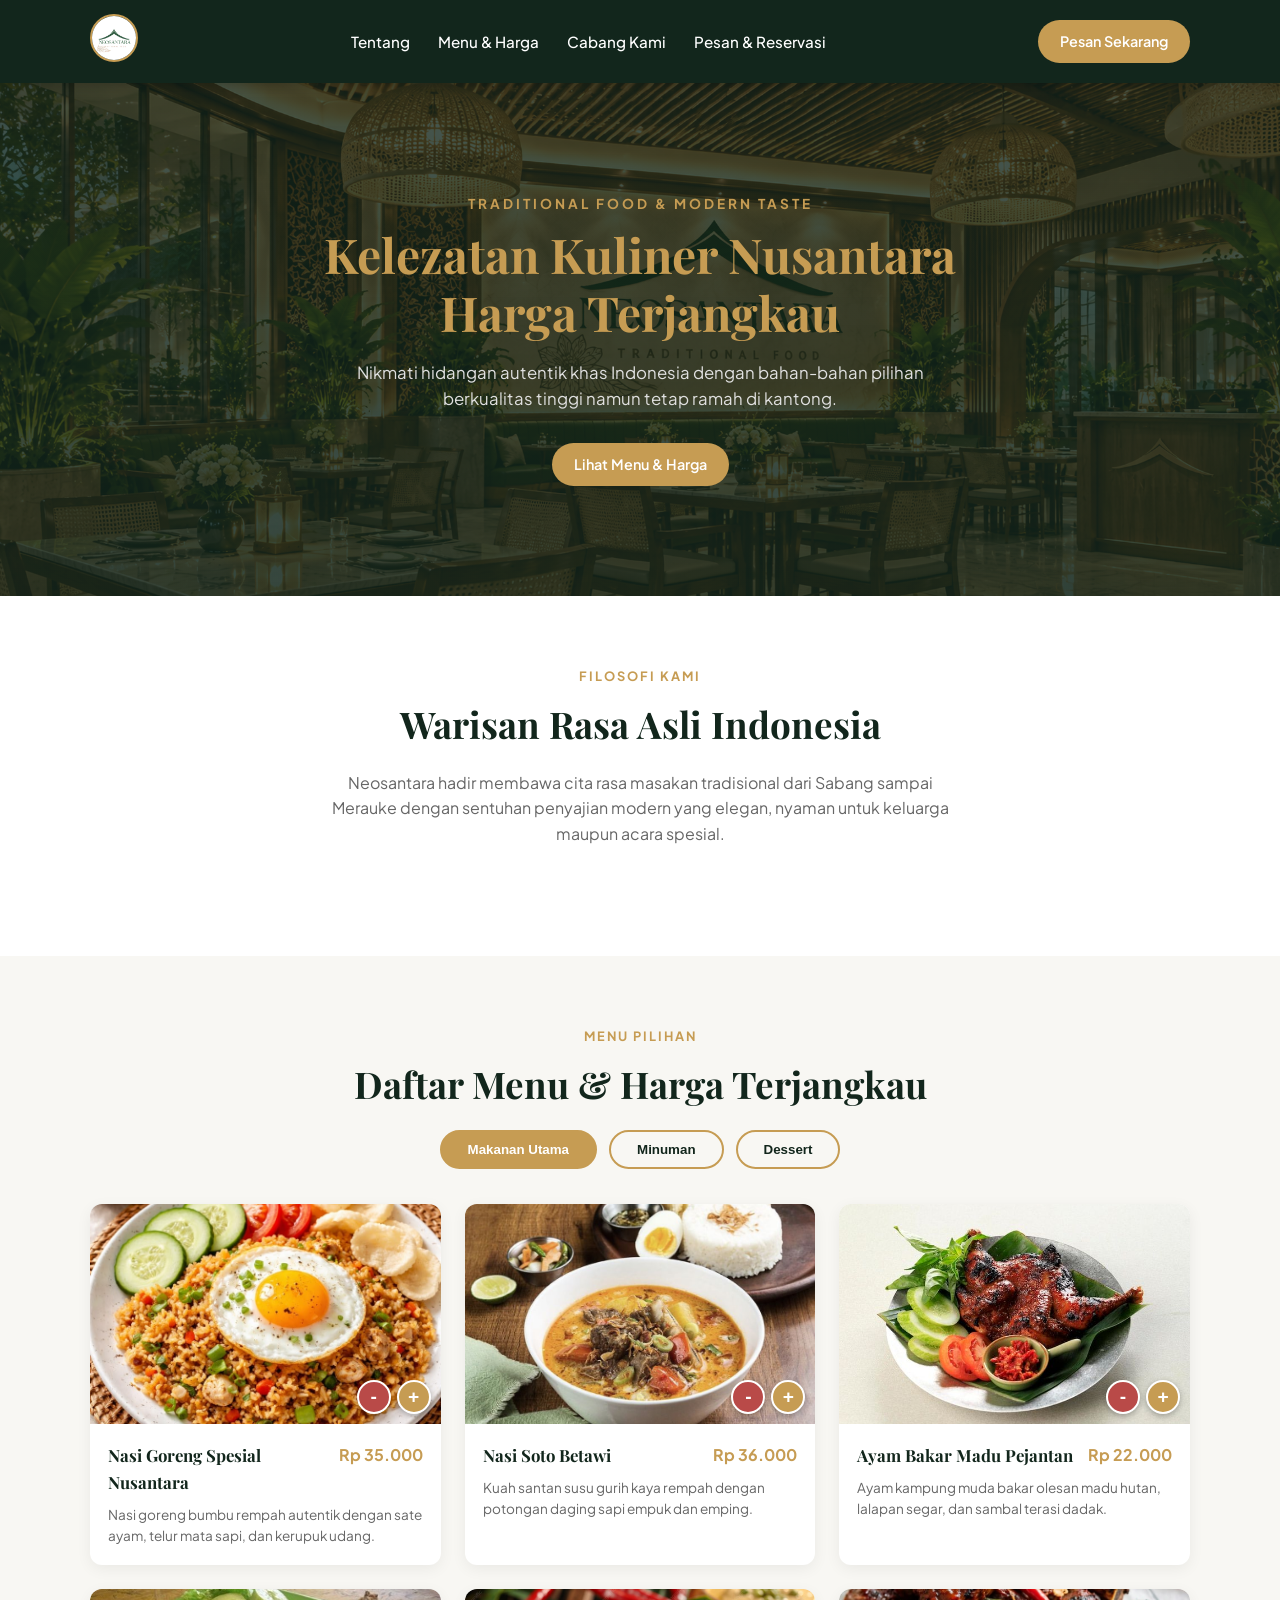
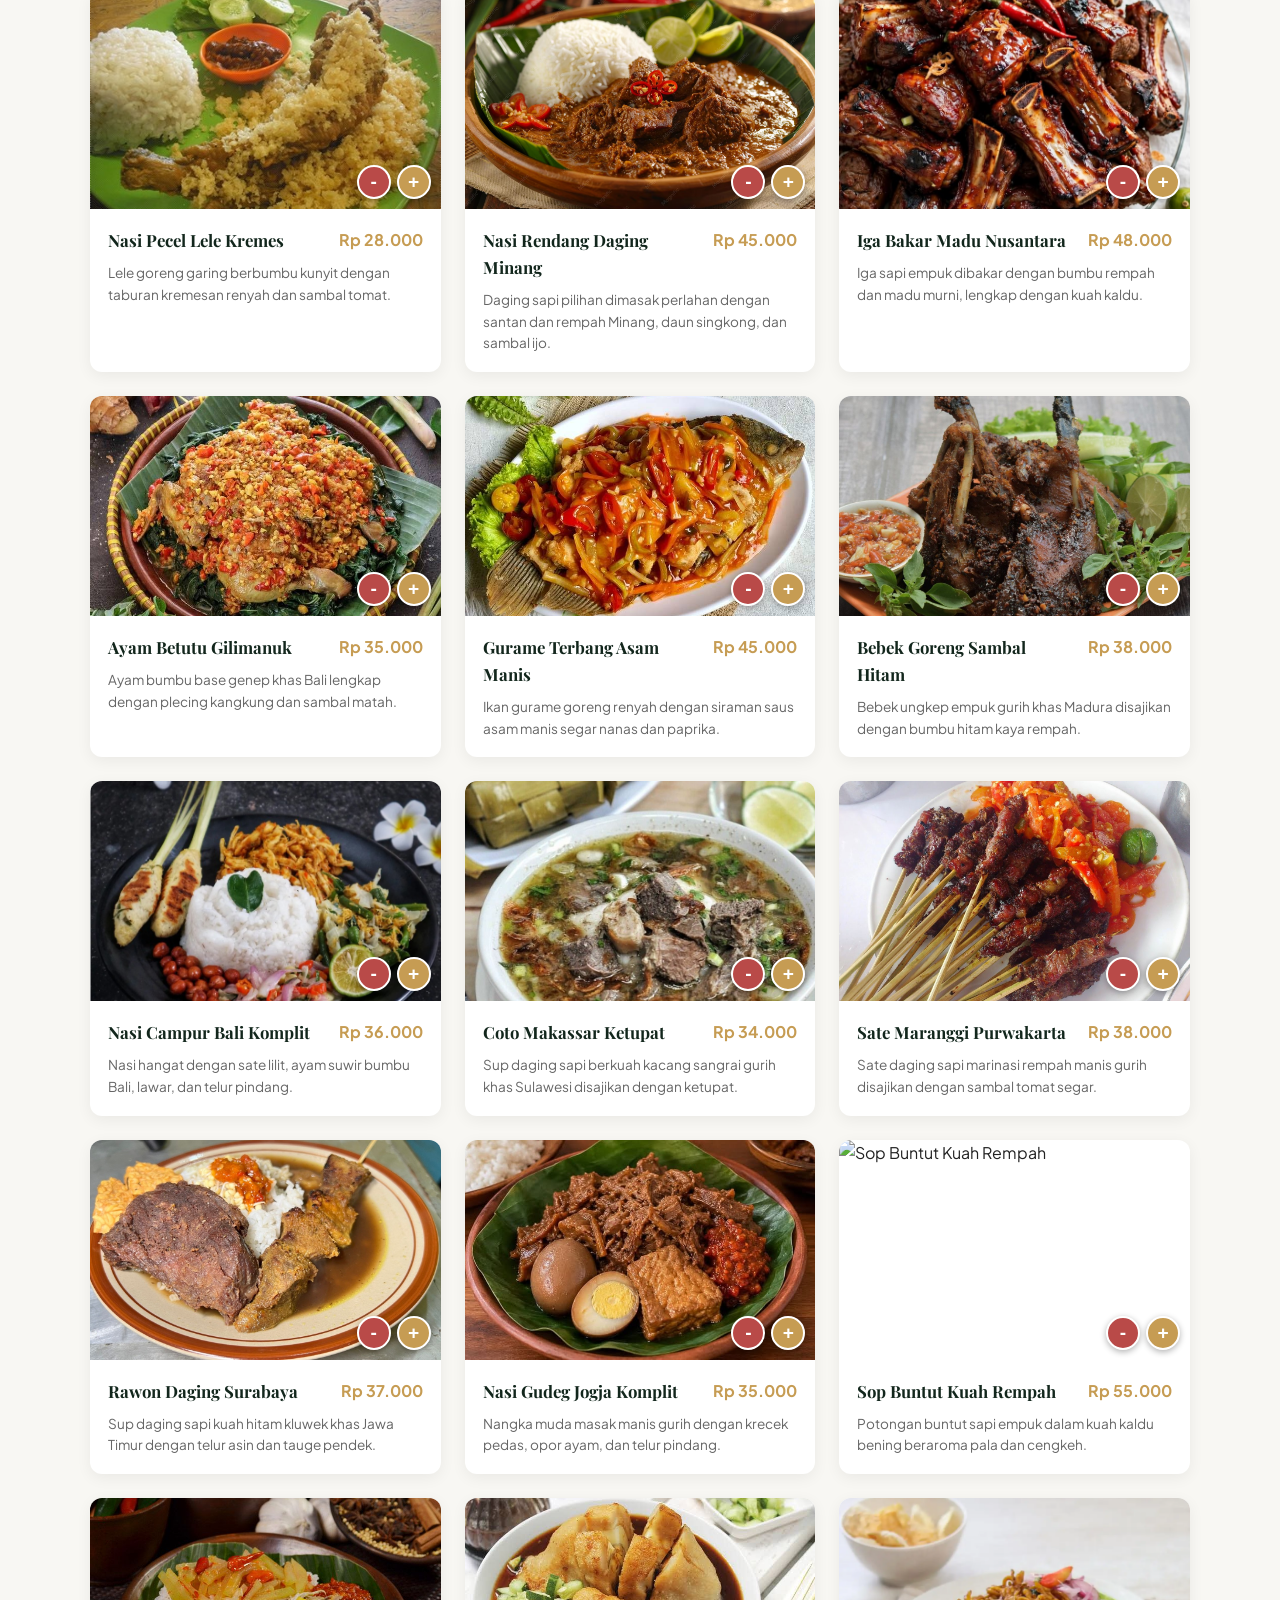
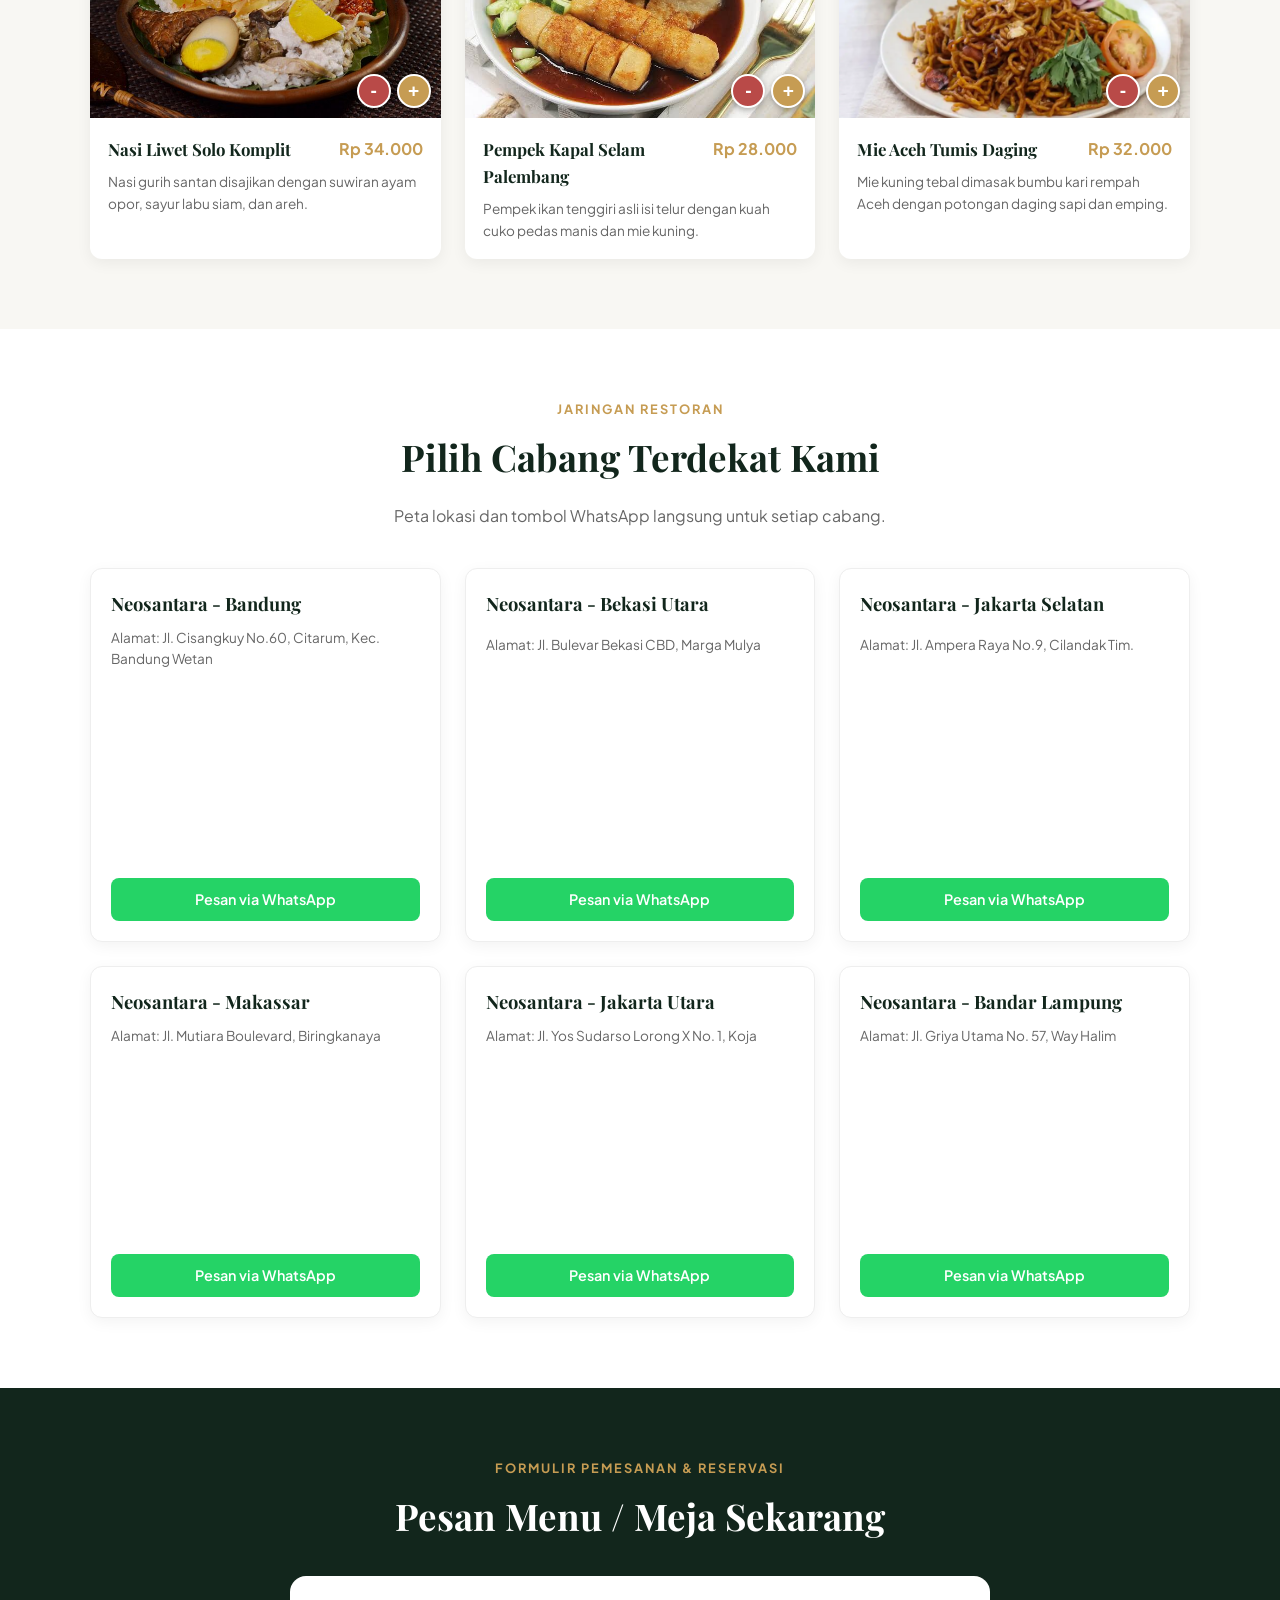
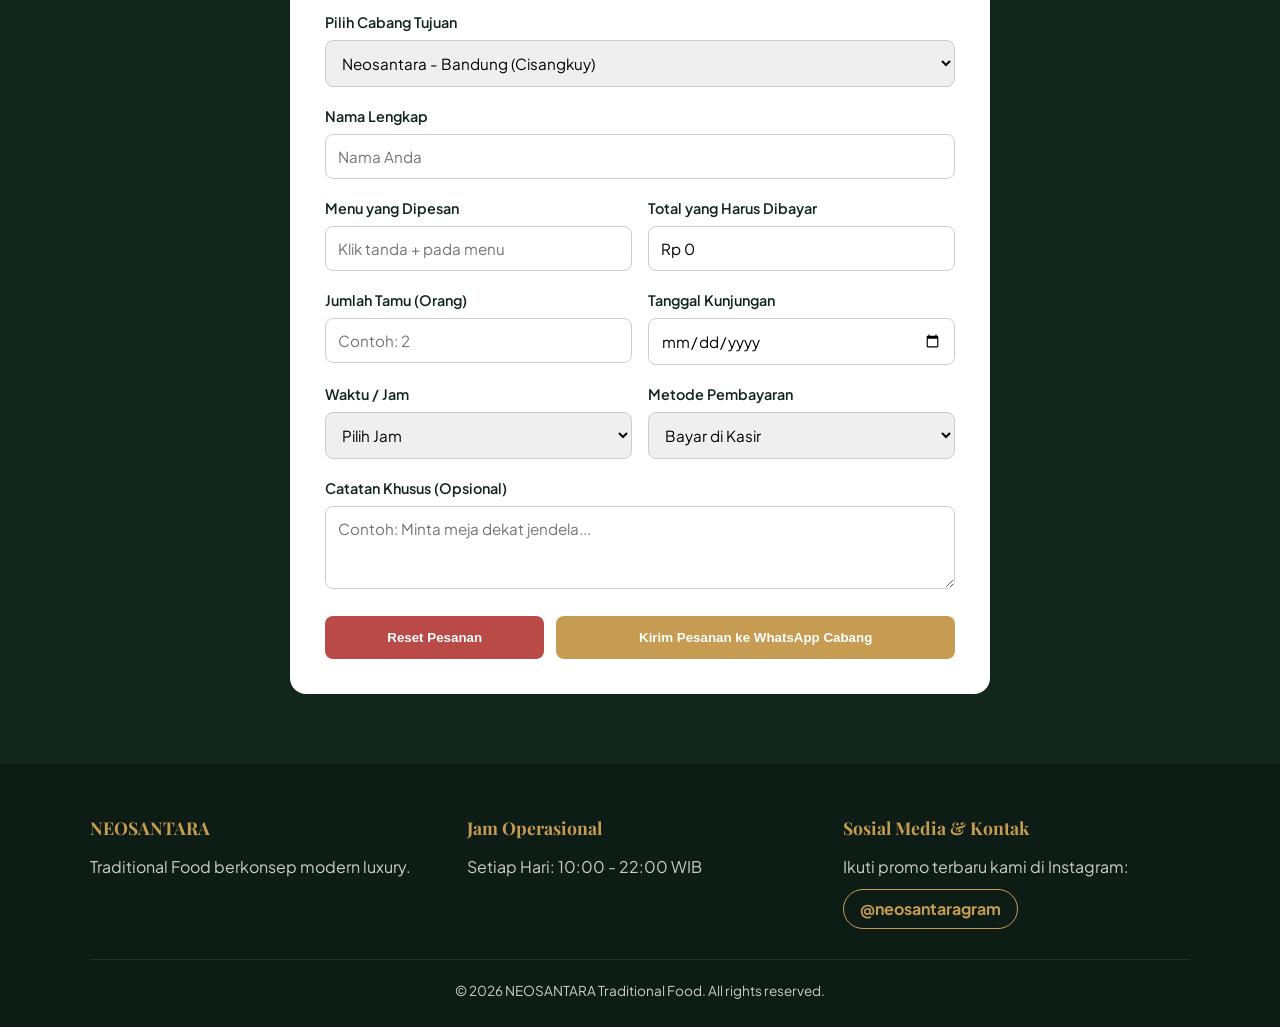
==== index.html @ a3fae8f6 "ganti nomor wa cabang ke nomor asli" ====
<!DOCTYPE html>
<html lang="id">
<head>
    <meta charset="UTF-8">
    <meta name="viewport" content="width=device-width, initial-scale=1.0">
    <title>NEOSANTARA - Traditional Food & Modern Luxury</title>
    <link rel="stylesheet" href="style.css">
    <link href="https://fonts.googleapis.com/css2?family=Playfair+Display:wght@600;700&family=Plus+Jakarta+Sans:wght@400;500;600;700&display=swap" rel="stylesheet">
</head>
<body>

    <!-- Header Navigation -->
    <header>
        <div class="container nav-container">
            <a href="#" class="brand-logo-container">
                <img src="logo.jpeg" alt="Logo Neosantara" class="brand-logo-img">
            </a>
            <ul class="nav-links">
                <li><a href="#tentang">Tentang</a></li>
                <li><a href="#menu">Menu & Harga</a></li>
                <li><a href="#cabang">Cabang Kami</a></li>
                <li><a href="#reservasi">Pesan & Reservasi</a></li>
            </ul>
            <a href="#reservasi" class="btn-gold">Pesan Sekarang</a>
        </div>
    </header>

    <!-- Hero Section -->
    <section class="hero">
        <div class="container hero-content">
            <span class="hero-subtitle">TRADITIONAL FOOD & MODERN TASTE</span>
            <h1>Kelezatan Kuliner Nusantara Harga Terjangkau</h1>
            <p>Nikmati hidangan autentik khas Indonesia dengan bahan-bahan pilihan berkualitas tinggi namun tetap ramah di kantong.</p>
            <a href="#menu" class="btn-gold">Lihat Menu & Harga</a>
        </div>
    </section>

    <!-- Tentang Section -->
    <section id="tentang" class="section-padding">
        <div class="container text-center">
            <span class="section-tag">FILOSOFI KAMI</span>
            <h2 class="section-title">Warisan Rasa Asli Indonesia</h2>
            <p class="section-desc">Neosantara hadir membawa cita rasa masakan tradisional dari Sabang sampai Merauke dengan sentuhan penyajian modern yang elegan, nyaman untuk keluarga maupun acara spesial.</p>
        </div>
    </section>

    <!-- Menu Section (54 Menu) -->
    <section id="menu" class="section-padding bg-cream">
        <div class="container">
            <div class="text-center">
                <span class="section-tag">MENU PILIHAN</span>
                <h2 class="section-title">Daftar Menu & Harga Terjangkau</h2>
            </div>

            <!-- Filter Kategori -->
            <div class="menu-tabs">
                <button class="tab-btn active" onclick="bukaKategori(event, 'makanan')">Makanan Utama</button>
                <button class="tab-btn" onclick="bukaKategori(event, 'minuman')">Minuman</button>
                <button class="tab-btn" onclick="bukaKategori(event, 'dessert')">Dessert</button>
            </div>

            <!-- KATEGORI 1: MAKANAN UTAMA (18 MENU) -->
            <div id="makanan" class="menu-category active">
                <div class="menu-grid">
                    <div class="menu-card">
                        <div class="img-wrapper">
                            <img src="nasi goreng.jpg" alt="Nasi Goreng Spesial Nusantara" class="menu-img">
                            <button type="button" class="btn-minus-img" onclick="kurangMenu('Nasi Goreng Spesial Nusantara', 35000)">-</button>
                            <button type="button" class="btn-plus-img" onclick="pilihMenu('Nasi Goreng Spesial Nusantara', 35000)">+</button>
                        </div>
                        <div class="menu-info">
                            <div class="menu-header"><h3 class="menu-title">Nasi Goreng Spesial Nusantara</h3><span class="menu-price">Rp 35.000</span></div>
                            <p class="menu-desc">Nasi goreng bumbu rempah autentik dengan sate ayam, telur mata sapi, dan kerupuk udang.</p>
                        </div>
                    </div>
                    <div class="menu-card">
                        <div class="img-wrapper">
                            <img src="soto betawi.jpg" alt="Nasi Soto Betawi" class="menu-img">
                            <button type="button" class="btn-minus-img" onclick="kurangMenu('Nasi Soto Betawi', 36000)">-</button>
                            <button type="button" class="btn-plus-img" onclick="pilihMenu('Nasi Soto Betawi', 36000)">+</button>
                        </div>
                        <div class="menu-info">
                            <div class="menu-header"><h3 class="menu-title">Nasi Soto Betawi</h3><span class="menu-price">Rp 36.000</span></div>
                            <p class="menu-desc">Kuah santan susu gurih kaya rempah dengan potongan daging sapi empuk dan emping.</p>
                        </div>
                    </div>
                    <div class="menu-card">
                        <div class="img-wrapper">
                            <img src="ayam bakar.jpg" alt="Ayam Bakar Madu Pejantan" class="menu-img">
                            <button type="button" class="btn-minus-img" onclick="kurangMenu('Ayam Bakar Madu Pejantan', 22000)">-</button>
                            <button type="button" class="btn-plus-img" onclick="pilihMenu('Ayam Bakar Madu Pejantan', 22000)">+</button>
                        </div>
                        <div class="menu-info">
                            <div class="menu-header"><h3 class="menu-title">Ayam Bakar Madu Pejantan</h3><span class="menu-price">Rp 22.000</span></div>
                            <p class="menu-desc">Ayam kampung muda bakar olesan madu hutan, lalapan segar, dan sambal terasi dadak.</p>
                        </div>
                    </div>
                    <div class="menu-card">
                        <div class="img-wrapper">
                            <img src="lele.jpg" alt="Nasi Pecel Lele Kremes" class="menu-img">
                            <button type="button" class="btn-minus-img" onclick="kurangMenu('Nasi Pecel Lele Kremes', 28000)">-</button>
                            <button type="button" class="btn-plus-img" onclick="pilihMenu('Nasi Pecel Lele Kremes', 28000)">+</button>
                        </div>
                        <div class="menu-info">
                            <div class="menu-header"><h3 class="menu-title">Nasi Pecel Lele Kremes</h3><span class="menu-price">Rp 28.000</span></div>
                            <p class="menu-desc">Lele goreng garing berbumbu kunyit dengan taburan kremesan renyah dan sambal tomat.</p>
                        </div>
                    </div>
                    <div class="menu-card">
                        <div class="img-wrapper">
                            <img src="rendang.avif" alt="Nasi Rendang Daging Minang" class="menu-img">
                            <button type="button" class="btn-minus-img" onclick="kurangMenu('Nasi Rendang Daging Minang', 45000)">-</button>
                            <button type="button" class="btn-plus-img" onclick="pilihMenu('Nasi Rendang Daging Minang', 45000)">+</button>
                        </div>
                        <div class="menu-info">
                            <div class="menu-header"><h3 class="menu-title">Nasi Rendang Daging Minang</h3><span class="menu-price">Rp 45.000</span></div>
                            <p class="menu-desc">Daging sapi pilihan dimasak perlahan dengan santan dan rempah Minang, daun singkong, dan sambal ijo.</p>
                        </div>
                    </div>
                    <div class="menu-card">
                        <div class="img-wrapper">
                            <img src="iga bakar.jpg" alt="Iga Bakar Madu Nusantara" class="menu-img">
                            <button type="button" class="btn-minus-img" onclick="kurangMenu('Iga Bakar Madu Nusantara', 48000)">-</button>
                            <button type="button" class="btn-plus-img" onclick="pilihMenu('Iga Bakar Madu Nusantara', 48000)">+</button>
                        </div>
                        <div class="menu-info">
                            <div class="menu-header"><h3 class="menu-title">Iga Bakar Madu Nusantara</h3><span class="menu-price">Rp 48.000</span></div>
                            <p class="menu-desc">Iga sapi empuk dibakar dengan bumbu rempah dan madu murni, lengkap dengan kuah kaldu.</p>
                        </div>
                    </div>
                    <div class="menu-card">
                        <div class="img-wrapper">
                            <img src="ayam betutu.jpg" alt="Ayam Betutu Gilimanuk" class="menu-img">
                            <button type="button" class="btn-minus-img" onclick="kurangMenu('Ayam Betutu Gilimanuk', 35000)">-</button>
                            <button type="button" class="btn-plus-img" onclick="pilihMenu('Ayam Betutu Gilimanuk', 35000)">+</button>
                        </div>
                        <div class="menu-info">
                            <div class="menu-header"><h3 class="menu-title">Ayam Betutu Gilimanuk</h3><span class="menu-price">Rp 35.000</span></div>
                            <p class="menu-desc">Ayam bumbu base genep khas Bali lengkap dengan plecing kangkung dan sambal matah.</p>
                        </div>
                    </div>
                    <div class="menu-card">
                        <div class="img-wrapper">
                            <img src="gurame asam manis.jpg" alt="Gurame Terbang Asam Manis" class="menu-img">
                            <button type="button" class="btn-minus-img" onclick="kurangMenu('Gurame Terbang Asam Manis', 45000)">-</button>
                            <button type="button" class="btn-plus-img" onclick="pilihMenu('Gurame Terbang Asam Manis', 45000)">+</button>
                        </div>
                        <div class="menu-info">
                            <div class="menu-header"><h3 class="menu-title">Gurame Terbang Asam Manis</h3><span class="menu-price">Rp 45.000</span></div>
                            <p class="menu-desc">Ikan gurame goreng renyah dengan siraman saus asam manis segar nanas dan paprika.</p>
                        </div>
                    </div>
                    <div class="menu-card">
                        <div class="img-wrapper">
                            <img src="bebek goreng.jpg" alt="Bebek Goreng Sambal Hitam" class="menu-img">
                            <button type="button" class="btn-minus-img" onclick="kurangMenu('Bebek Goreng Sambal Hitam', 38000)">-</button>
                            <button type="button" class="btn-plus-img" onclick="pilihMenu('Bebek Goreng Sambal Hitam', 38000)">+</button>
                        </div>
                        <div class="menu-info">
                            <div class="menu-header"><h3 class="menu-title">Bebek Goreng Sambal Hitam</h3><span class="menu-price">Rp 38.000</span></div>
                            <p class="menu-desc">Bebek ungkep empuk gurih khas Madura disajikan dengan bumbu hitam kaya rempah.</p>
                        </div>
                    </div>
                    <div class="menu-card">
                        <div class="img-wrapper">
                            <img src="nasi campur bali.jpg" alt="Nasi Campur Bali Komplit" class="menu-img">
                            <button type="button" class="btn-minus-img" onclick="kurangMenu('Nasi Campur Bali Komplit', 36000)">-</button>
                            <button type="button" class="btn-plus-img" onclick="pilihMenu('Nasi Campur Bali Komplit', 36000)">+</button>
                        </div>
                        <div class="menu-info">
                            <div class="menu-header"><h3 class="menu-title">Nasi Campur Bali Komplit</h3><span class="menu-price">Rp 36.000</span></div>
                            <p class="menu-desc">Nasi hangat dengan sate lilit, ayam suwir bumbu Bali, lawar, dan telur pindang.</p>
                        </div>
                    </div>
                    <div class="menu-card">
                        <div class="img-wrapper">
                            <img src="coto makassar.jpg" alt="Coto Makassar Ketupat" class="menu-img">
                            <button type="button" class="btn-minus-img" onclick="kurangMenu('Coto Makassar Ketupat', 34000)">-</button>
                            <button type="button" class="btn-plus-img" onclick="pilihMenu('Coto Makassar Ketupat', 34000)">+</button>
                        </div>
                        <div class="menu-info">
                            <div class="menu-header"><h3 class="menu-title">Coto Makassar Ketupat</h3><span class="menu-price">Rp 34.000</span></div>
                            <p class="menu-desc">Sup daging sapi berkuah kacang sangrai gurih khas Sulawesi disajikan dengan ketupat.</p>
                        </div>
                    </div>
                    <div class="menu-card">
                        <div class="img-wrapper">
                            <img src="sate maranggi.jpg" alt="Sate Maranggi Purwakarta" class="menu-img">
                            <button type="button" class="btn-minus-img" onclick="kurangMenu('Sate Maranggi Purwakarta', 38000)">-</button>
                            <button type="button" class="btn-plus-img" onclick="pilihMenu('Sate Maranggi Purwakarta', 38000)">+</button>
                        </div>
                        <div class="menu-info">
                            <div class="menu-header"><h3 class="menu-title">Sate Maranggi Purwakarta</h3><span class="menu-price">Rp 38.000</span></div>
                            <p class="menu-desc">Sate daging sapi marinasi rempah manis gurih disajikan dengan sambal tomat segar.</p>
                        </div>
                    </div>
                    <div class="menu-card">
                        <div class="img-wrapper">
                            <img src="rawon.jpg" alt="Rawon Daging Surabaya" class="menu-img">
                            <button type="button" class="btn-minus-img" onclick="kurangMenu('Rawon Daging Surabaya', 37000)">-</button>
                            <button type="button" class="btn-plus-img" onclick="pilihMenu('Rawon Daging Surabaya', 37000)">+</button>
                        </div>
                        <div class="menu-info">
                            <div class="menu-header"><h3 class="menu-title">Rawon Daging Surabaya</h3><span class="menu-price">Rp 37.000</span></div>
                            <p class="menu-desc">Sup daging sapi kuah hitam kluwek khas Jawa Timur dengan telur asin dan tauge pendek.</p>
                        </div>
                    </div>
                    <div class="menu-card">
                        <div class="img-wrapper">
                            <img src="gudeg.jpg" alt="Nasi Gudeg Jogja Komplit" class="menu-img">
                            <button type="button" class="btn-minus-img" onclick="kurangMenu('Nasi Gudeg Jogja Komplit', 35000)">-</button>
                            <button type="button" class="btn-plus-img" onclick="pilihMenu('Nasi Gudeg Jogja Komplit', 35000)">+</button>
                        </div>
                        <div class="menu-info">
                            <div class="menu-header"><h3 class="menu-title">Nasi Gudeg Jogja Komplit</h3><span class="menu-price">Rp 35.000</span></div>
                            <p class="menu-desc">Nangka muda masak manis gurih dengan krecek pedas, opor ayam, dan telur pindang.</p>
                        </div>
                    </div>
                    <div class="menu-card">
                        <div class="img-wrapper">
                            <img src="sop buntut sapi.jpg" alt="Sop Buntut Kuah Rempah" class="menu-img">
                            <button type="button" class="btn-minus-img" onclick="kurangMenu('Sop Buntut Kuah Rempah', 55000)">-</button>
                            <button type="button" class="btn-plus-img" onclick="pilihMenu('Sop Buntut Kuah Rempah', 55000)">+</button>
                        </div>
                        <div class="menu-info">
                            <div class="menu-header"><h3 class="menu-title">Sop Buntut Kuah Rempah</h3><span class="menu-price">Rp 55.000</span></div>
                            <p class="menu-desc">Potongan buntut sapi empuk dalam kuah kaldu bening beraroma pala dan cengkeh.</p>
                        </div>
                    </div>
                    <div class="menu-card">
                        <div class="img-wrapper">
                            <img src="Nasi Liwet Solo Komplit.jpg" alt="Nasi Liwet Solo Komplit" class="menu-img">
                            <button type="button" class="btn-minus-img" onclick="kurangMenu('Nasi Liwet Solo Komplit', 34000)">-</button>
                            <button type="button" class="btn-plus-img" onclick="pilihMenu('Nasi Liwet Solo Komplit', 34000)">+</button>
                        </div>
                        <div class="menu-info">
                            <div class="menu-header"><h3 class="menu-title">Nasi Liwet Solo Komplit</h3><span class="menu-price">Rp 34.000</span></div>
                            <p class="menu-desc">Nasi gurih santan disajikan dengan suwiran ayam opor, sayur labu siam, dan areh.</p>
                        </div>
                    </div>
                    <div class="menu-card">
                        <div class="img-wrapper">
                            <img src="pempek.jpg" alt="Pempek Kapal Selam Palembang" class="menu-img">
                            <button type="button" class="btn-minus-img" onclick="kurangMenu('Pempek Kapal Selam Palembang', 28000)">-</button>
                            <button type="button" class="btn-plus-img" onclick="pilihMenu('Pempek Kapal Selam Palembang', 28000)">+</button>
                        </div>
                        <div class="menu-info">
                            <div class="menu-header"><h3 class="menu-title">Pempek Kapal Selam Palembang</h3><span class="menu-price">Rp 28.000</span></div>
                            <p class="menu-desc">Pempek ikan tenggiri asli isi telur dengan kuah cuko pedas manis dan mie kuning.</p>
                        </div>
                    </div>
                    <div class="menu-card">
                        <div class="img-wrapper">
                            <img src="mie aceh.png" alt="Mie Aceh Tumis Daging" class="menu-img">
                            <button type="button" class="btn-minus-img" onclick="kurangMenu('Mie Aceh Tumis Daging', 32000)">-</button>
                            <button type="button" class="btn-plus-img" onclick="pilihMenu('Mie Aceh Tumis Daging', 32000)">+</button>
                        </div>
                        <div class="menu-info">
                            <div class="menu-header"><h3 class="menu-title">Mie Aceh Tumis Daging</h3><span class="menu-price">Rp 32.000</span></div>
                            <p class="menu-desc">Mie kuning tebal dimasak bumbu kari rempah Aceh dengan potongan daging sapi dan emping.</p>
                        </div>
                    </div>
                </div>
            </div>

            <!-- KATEGORI 2: MINUMAN (18 MENU) -->
            <div id="minuman" class="menu-category">
                <div class="menu-grid">
                    <div class="menu-card">
                        <div class="img-wrapper">
                            <img src="avocado coffee.jpg" alt="Avocado Coffee Nusantara" class="menu-img">
                            <button type="button" class="btn-minus-img" onclick="kurangMenu('Avocado Coffee Nusantara', 26000)">-</button>
                            <button type="button" class="btn-plus-img" onclick="pilihMenu('Avocado Coffee Nusantara', 26000)">+</button>
                        </div>
                        <div class="menu-info">
                            <div class="menu-header"><h3 class="menu-title">Avocado Coffee Nusantara</h3><span class="menu-price">Rp 26.000</span></div>
                            <p class="menu-desc">Perpaduan buah alpukat mentega segar yang dihaluskan creamy dengan espresso khas Nusantara dan lelehan gula aren murni.</p>
                        </div>
                    </div>
                    <div class="menu-card">
                        <div class="img-wrapper">
                            <img src="Kopi Gayo.jpg" alt="Kopi Gayo Aceh" class="menu-img">
                            <button type="button" class="btn-minus-img" onclick="kurangMenu('Kopi Gayo Aceh', 22000)">-</button>
                            <button type="button" class="btn-plus-img" onclick="pilihMenu('Kopi Gayo Aceh', 22000)">+</button>
                        </div>
                        <div class="menu-info">
                            <div class="menu-header"><h3 class="menu-title">Kopi Gayo Aceh</h3><span class="menu-price">Rp 22.000</span></div>
                            <p class="menu-desc">Seduhan biji kopi Arabika Gayo pilihan dengan aroma kuat dan cita rasa elegan.</p>
                        </div>
                    </div>
                    <div class="menu-card">
                        <div class="img-wrapper">
                            <img src="Kopi Tarik.jpg" alt="Kopi Tarik Melaka" class="menu-img">
                            <button type="button" class="btn-minus-img" onclick="kurangMenu('Kopi Tarik Melaka', 20000)">-</button>
                            <button type="button" class="btn-plus-img" onclick="pilihMenu('Kopi Tarik Melaka', 20000)">+</button>
                        </div>
                        <div class="menu-info">
                            <div class="menu-header"><h3 class="menu-title">Kopi Tarik Melaka</h3><span class="menu-price">Rp 20.000</span></div>
                            <p class="menu-desc">Kopi susu creamy berbusa lembut dengan sentuhan gula melaka asli.</p>
                        </div>
                    </div>
                    <div class="menu-card">
                        <div class="img-wrapper">
                            <img src="Es Campur Nusantara.jpg" alt="Es Campur Nusantara" class="menu-img">
                            <button type="button" class="btn-minus-img" onclick="kurangMenu('Es Campur Nusantara', 22000)">-</button>
                            <button type="button" class="btn-plus-img" onclick="pilihMenu('Es Campur Nusantara', 22000)">+</button>
                        </div>
                        <div class="menu-info">
                            <div class="menu-header"><h3 class="menu-title">Es Campur Nusantara</h3><span class="menu-price">Rp 22.000</span></div>
                            <p class="menu-desc">Es serut segar dengan alpukat, nangka, kelapa muda, cincau, dan sirup cocopandan.</p>
                        </div>
                    </div>
                    <div class="menu-card">
                        <div class="img-wrapper">
                            <img src="Es Kelapa Muda.jpg" alt="Es Kelapa Muda Gula Aren" class="menu-img">
                            <button type="button" class="btn-minus-img" onclick="kurangMenu('Es Kelapa Muda Gula Aren', 18000)">-</button>
                            <button type="button" class="btn-plus-img" onclick="pilihMenu('Es Kelapa Muda Gula Aren', 18000)">+</button>
                        </div>
                        <div class="menu-info">
                            <div class="menu-header"><h3 class="menu-title">Es Kelapa Muda Gula Aren</h3><span class="menu-price">Rp 18.000</span></div>
                            <p class="menu-desc">Air dan daging kelapa muda segar dipadukan dengan sirup gula aren murni.</p>
                        </div>
                    </div>
                    <div class="menu-card">
                        <div class="img-wrapper">
                            <img src="es coklat.jpg" alt="Es Chocolate Milk" class="menu-img">
                            <button type="button" class="btn-minus-img" onclick="kurangMenu('Es Chocolate Milk', 21000)">-</button>
                            <button type="button" class="btn-plus-img" onclick="pilihMenu('Es Chocolate Milk', 21000)">+</button>
                        </div>
                        <div class="menu-info">
                            <div class="menu-header"><h3 class="menu-title">Es Chocolate Milk</h3><span class="menu-price">Rp 21.000</span></div>
                            <p class="menu-desc">Minuman cokelat pekat khas Nusantara dengan susu segar dingin yang lembut.</p>
                        </div>
                    </div>
                    <div class="menu-card">
                        <div class="img-wrapper">
                            <img src="wedang uwuh.jpg" alt="Wedang Uwuh Rempah" class="menu-img">
                            <button type="button" class="btn-minus-img" onclick="kurangMenu('Wedang Uwuh Rempah', 18000)">-</button>
                            <button type="button" class="btn-plus-img" onclick="pilihMenu('Wedang Uwuh Rempah', 18000)">+</button>
                        </div>
                        <div class="menu-info">
                            <div class="menu-header"><h3 class="menu-title">Wedang Uwuh Rempah</h3><span class="menu-price">Rp 18.000</span></div>
                            <p class="menu-desc">Minuman tradisional hangat dari kayu secang, jahe, cengkeh, dan gula batu.</p>
                        </div>
                    </div>
                    <div class="menu-card">
                        <div class="img-wrapper">
                            <img src="es kuwut.png" alt="Es Kuwut Bali Segar" class="menu-img">
                            <button type="button" class="btn-minus-img" onclick="kurangMenu('Es Kuwut Bali Segar', 20000)">-</button>
                            <button type="button" class="btn-plus-img" onclick="pilihMenu('Es Kuwut Bali Segar', 20000)">+</button>
                        </div>
                        <div class="menu-info">
                            <div class="menu-header"><h3 class="menu-title">Es Kuwut Bali Segar</h3><span class="menu-price">Rp 20.000</span></div>
                            <p class="menu-desc">Perpaduan kelapa muda serut, melon, biji selasih, dan perasan jeruk nipis.</p>
                        </div>
                    </div>
                    <div class="menu-card">
                        <div class="img-wrapper">
                            <img src="bandrek susu.jpg" alt="Bandrek Susu Jahe Merah" class="menu-img">
                            <button type="button" class="btn-minus-img" onclick="kurangMenu('Bandrek Susu Jahe Merah', 19000)">-</button>
                            <button type="button" class="btn-plus-img" onclick="pilihMenu('Bandrek Susu Jahe Merah', 19000)">+</button>
                        </div>
                        <div class="menu-info">
                            <div class="menu-header"><h3 class="menu-title">Bandrek Susu Jahe Merah</h3><span class="menu-price">Rp 19.000</span></div>
                            <p class="menu-desc">Minuman hangat khas Sunda dari jahe merah pilihan, gula aren, dan susu creamy.</p>
                        </div>
                    </div>
                    <div class="menu-card">
                        <div class="img-wrapper">
                            <img src="es lidah buaya.jpg" alt="Es Lidah Buaya Pontianak" class="menu-img">
                            <button type="button" class="btn-minus-img" onclick="kurangMenu('Es Lidah Buaya Pontianak', 18000)">-</button>
                            <button type="button" class="btn-plus-img" onclick="pilihMenu('Es Lidah Buaya Pontianak', 18000)">+</button>
                        </div>
                        <div class="menu-info">
                            <div class="menu-header"><h3 class="menu-title">Es Lidah Buaya Pontianak</h3><span class="menu-price">Rp 18.000</span></div>
                            <p class="menu-desc">Potongan lidah buaya kenyal menyegarkan dengan sirup pandan dan biji selasih.</p>
                        </div>
                    </div>
                    <div class="menu-card">
                        <div class="img-wrapper">
                            <img src="jus mangga.jpg" alt="Jus Mangga" class="menu-img">
                            <button type="button" class="btn-minus-img" onclick="kurangMenu('Jus Mangga', 32000)">-</button>
                            <button type="button" class="btn-plus-img" onclick="pilihMenu('Jus Mangga', 32000)">+</button>
                        </div>
                        <div class="menu-info">
                            <div class="menu-header"><h3 class="menu-title">Jus Mangga</h3><span class="menu-price">Rp 32.000</span></div>
                            <p class="menu-desc">Dibuat dari buah mangga pilihan yang matang pohon dengan rasa manis alami yang khas, diblender halus bersama es batu dan susu segar, menghasilkan tekstur smoothie buah yang kental, manis, dan sangat menyegarkan dahaga.</p>
                        </div>
                    </div>
                    <div class="menu-card">
                        <div class="img-wrapper">
                            <img src="es markisa.jpg" alt="Es Markisa Medan Segar" class="menu-img">
                            <button type="button" class="btn-minus-img" onclick="kurangMenu('Es Markisa Medan Segar', 20000)">-</button>
                            <button type="button" class="btn-plus-img" onclick="pilihMenu('Es Markisa Medan Segar', 20000)">+</button>
                        </div>
                        <div class="menu-info">
                            <div class="menu-header"><h3 class="menu-title">Es Markisa Medan Segar</h3><span class="menu-price">Rp 20.000</span></div>
                            <p class="menu-desc">Sari buah markisa asli Brastagi dengan rasa asam manis yang menyegarkan.</p>
                        </div>
                    </div>
                    <div class="menu-card">
                        <div class="img-wrapper">
                            <img src="es dawet.jpg" alt="Es Cendol Dawet Ayu" class="menu-img">
                            <button type="button" class="btn-minus-img" onclick="kurangMenu('Es Cendol Dawet Ayu', 18000)">-</button>
                            <button type="button" class="btn-plus-img" onclick="pilihMenu('Es Cendol Dawet Ayu', 18000)">+</button>
                        </div>
                        <div class="menu-info">
                            <div class="menu-header"><h3 class="menu-title">Es Cendol Dawet Ayu</h3><span class="menu-price">Rp 18.000</span></div>
                            <p class="menu-desc">Cendol tepung beras hijau daun suji dengan santan gurih dan gula merah cair.</p>
                        </div>
                    </div>
                    <div class="menu-card">
                        <div class="img-wrapper">
                            <img src="es teh tarik.jpg" alt="Es Teh Tarik Nusantara" class="menu-img">
                            <button type="button" class="btn-minus-img" onclick="kurangMenu('Es Teh Tarik Nusantara', 17000)">-</button>
                            <button type="button" class="btn-plus-img" onclick="pilihMenu('Es Teh Tarik Nusantara', 17000)">+</button>
                        </div>
                        <div class="menu-info">
                            <div class="menu-header"><h3 class="menu-title">Es Teh Tarik Nusantara</h3><span class="menu-price">Rp 17.000</span></div>
                            <p class="menu-desc">Teh hitam melati pekat dikocok dengan susu krimer hingga berbusa nikmat.</p>
                        </div>
                    </div>
                    <div class="menu-card">
                        <div class="img-wrapper">
                            <img src="es kunyit.jpg" alt="Es Kunyit Asem Segar" class="menu-img">
                            <button type="button" class="btn-minus-img" onclick="kurangMenu('Es Kunyit Asem Segar', 16000)">-</button>
                            <button type="button" class="btn-plus-img" onclick="pilihMenu('Es Kunyit Asem Segar', 16000)">+</button>
                        </div>
                        <div class="menu-info">
                            <div class="menu-header"><h3 class="menu-title">Es Kunyit Asem Segar</h3><span class="menu-price">Rp 16.000</span></div>
                            <p class="menu-desc">Minuman herbal tradisional segar dari kunyit pilihan, asam jawa, dan gula aren.</p>
                        </div>
                    </div>
                    <div class="menu-card">
                        <div class="img-wrapper">
                            <img src="bajigur.jpg" alt="Bajigur Kelapa Muda" class="menu-img">
                            <button type="button" class="btn-minus-img" onclick="kurangMenu('Bajigur Kelapa Muda', 18000)">-</button>
                            <button type="button" class="btn-plus-img" onclick="pilihMenu('Bajigur Kelapa Muda', 18000)">+</button>
                        </div>
                        <div class="menu-info">
                            <div class="menu-header"><h3 class="menu-title">Bajigur Kelapa Muda</h3><span class="menu-price">Rp 18.000</span></div>
                            <p class="menu-desc">Minuman hangat santan dan gula aren harum pandan dengan irisan kelapa muda.</p>
                        </div>
                    </div>
                    <div class="menu-card">
                        <div class="img-wrapper">
                            <img src="es teler.jpg" alt="Es Teler Sultan" class="menu-img">
                            <button type="button" class="btn-minus-img" onclick="kurangMenu('Es Teler Sultan', 25000)">-</button>
                            <button type="button" class="btn-plus-img" onclick="pilihMenu('Es Teler Sultan', 25000)">+</button>
                        </div>
                        <div class="menu-info">
                            <div class="menu-header"><h3 class="menu-title">Es Teler Sultan</h3><span class="menu-price">Rp 25.000</span></div>
                            <p class="menu-desc">Alpukat mentega, nangka harum, kelapa muda, dan mutiara dengan kuah susu spesial.</p>
                        </div>
                    </div>
                    <div class="menu-card">
                        <div class="img-wrapper">
                            <img src="jeruk kelapa.jpg" alt="Es Jeruk Peras Kelapa" class="menu-img">
                            <button type="button" class="btn-minus-img" onclick="kurangMenu('Es Jeruk Peras Kelapa', 19000)">-</button>
                            <button type="button" class="btn-plus-img" onclick="pilihMenu('Es Jeruk Peras Kelapa', 19000)">+</button>
                        </div>
                        <div class="menu-info">
                            <div class="menu-header"><h3 class="menu-title">Es Jeruk Peras Kelapa</h3><span class="menu-price">Rp 19.000</span></div>
                            <p class="menu-desc">Perasan jeruk pontianak manis segar dipadukan dengan daging kelapa muda.</p>
                        </div>
                    </div>
                </div>
            </div>

            <!-- KATEGORI 3: DESSERT (18 MENU) -->
            <div id="dessert" class="menu-category">
                <div class="menu-grid">
                    <div class="menu-card">
                        <div class="img-wrapper">
                            <img src="Bika Ambon.jpg" alt="Bika Ambon Medan" class="menu-img">
                            <button type="button" class="btn-minus-img" onclick="kurangMenu('Bika Ambon Medan', 22000)">-</button>
                            <button type="button" class="btn-plus-img" onclick="pilihMenu('Bika Ambon Medan', 22000)">+</button>
                        </div>
                        <div class="menu-info">
                            <div class="menu-header"><h3 class="menu-title">Bika Ambon Medan</h3><span class="menu-price">Rp 22.000</span></div>
                            <p class="menu-desc">Kue bersarang lembut khas Medan dengan aroma daun jeruk dan serai yang harum.</p>
                        </div>
                    </div>
                    <div class="menu-card">
                        <div class="img-wrapper">
                            <img src="klepon.png" alt="Klepon Pandan Gula Merah" class="menu-img">
                            <button type="button" class="btn-minus-img" onclick="kurangMenu('Klepon Pandan Gula Merah', 16000)">-</button>
                            <button type="button" class="btn-plus-img" onclick="pilihMenu('Klepon Pandan Gula Merah', 16000)">+</button>
                        </div>
                        <div class="menu-info">
                            <div class="menu-header"><h3 class="menu-title">Klepon Pandan Gula Merah</h3><span class="menu-price">Rp 16.000</span></div>
                            <p class="menu-desc">Bola ketan pandan kenyal isi gula aren lumer dengan balutan kelapa parut gurih.</p>
                        </div>
                    </div>
                    <div class="menu-card">
                        <div class="img-wrapper">
                            <img src="pisang ijo.jpg" alt="Es Pisang Ijo Makassar" class="menu-img">
                            <button type="button" class="btn-minus-img" onclick="kurangMenu('Es Pisang Ijo Makassar', 22000)">-</button>
                            <button type="button" class="btn-plus-img" onclick="pilihMenu('Es Pisang Ijo Makassar', 22000)">+</button>
                        </div>
                        <div class="menu-info">
                            <div class="menu-header"><h3 class="menu-title">Es Pisang Ijo Makassar</h3><span class="menu-price">Rp 22.000</span></div>
                            <p class="menu-desc">Pisang raja balut adonan pandan lembut dengan bubur sumsum gurih dan sirup merah.</p>
                        </div>
                    </div>
                    <div class="menu-card">
                        <div class="img-wrapper">
                            <img src="Serabi Solo Tiramisu & Cokelat Lumer.jpg" alt="Serabi Notosuman Solo" class="menu-img">
                            <button type="button" class="btn-minus-img" onclick="kurangMenu('Serabi Notosuman Solo', 18000)">-</button>
                            <button type="button" class="btn-plus-img" onclick="pilihMenu('Serabi Notosuman Solo', 18000)">+</button>
                        </div>
                        <div class="menu-info">
                            <div class="menu-header"><h3 class="menu-title">Serabi Notosuman Solo</h3><span class="menu-price">Rp 18.000</span></div>
                            <p class="menu-desc">Serabi santan lembut pinggiran renyah dengan topping nangka, cokelat, dan keju.</p>
                        </div>
                    </div>
                    <div class="menu-card">
                        <div class="img-wrapper">
                            <img src="bubur sumsum.png" alt="Bubur Sumsum Candil" class="menu-img">
                            <button type="button" class="btn-minus-img" onclick="kurangMenu('Bubur Sumsum Candil', 17000)">-</button>
                            <button type="button" class="btn-plus-img" onclick="pilihMenu('Bubur Sumsum Candil', 17000)">+</button>
                        </div>
                        <div class="menu-info">
                            <div class="menu-header"><h3 class="menu-title">Bubur Sumsum Candil</h3><span class="menu-price">Rp 17.000</span></div>
                            <p class="menu-desc">Bubur tepung beras lembut dipadukan dengan biji salak ketan kenyal dan kuah kinca.</p>
                        </div>
                    </div>
                    <div class="menu-card">
                        <div class="img-wrapper">
                            <img src="kolak pisang.jpg" alt="Kolak Pisang Ubi Gula Aren" class="menu-img">
                            <button type="button" class="btn-minus-img" onclick="kurangMenu('Kolak Pisang Ubi Gula Aren', 18000)">-</button>
                            <button type="button" class="btn-plus-img" onclick="pilihMenu('Kolak Pisang Ubi Gula Aren', 18000)">+</button>
                        </div>
                        <div class="menu-info">
                            <div class="menu-header"><h3 class="menu-title">Kolak Pisang Ubi Gula Aren</h3><span class="menu-price">Rp 18.000</span></div>
                            <p class="menu-desc">Pisang kepok dan ubi manis dalam kuah santan gurih beraroma pandan dan gula aren.</p>
                        </div>
                    </div>
                    <div class="menu-card">
                        <div class="img-wrapper">
                            <img src="klappertaart.jpg" alt="Klappertaart Manado Panggang" class="menu-img">
                            <button type="button" class="btn-minus-img" onclick="kurangMenu('Klappertaart Manado Panggang', 28000)">-</button>
                            <button type="button" class="btn-plus-img" onclick="pilihMenu('Klappertaart Manado Panggang', 28000)">+</button>
                        </div>
                        <div class="menu-info">
                            <div class="menu-header"><h3 class="menu-title">Klappertaart Manado Panggang</h3><span class="menu-price">Rp 28.000</span></div>
                            <p class="menu-desc">Kue lembut khas Manado dari daging kelapa muda dengan taburan kismis dan kayu manis.</p>
                        </div>
                    </div>
                    <div class="menu-card">
                        <div class="img-wrapper">
                            <img src="Es Campur Nusantara.jpg" alt="Es Campur Nusantara" class="menu-img">
                            <button type="button" class="btn-minus-img" onclick="kurangMenu('Es Campur Nusantara', 18000)">-</button>
                            <button type="button" class="btn-plus-img" onclick="pilihMenu('Es Campur Nusantara', 18000)">+</button>
                        </div>
                        <div class="menu-info">
                            <div class="menu-header"><h3 class="menu-title">Es Campur Nusantara</h3><span class="menu-price">Rp 18.000</span></div>
                            <p class="menu-desc">Es serut santan merah muda dengan isian tape singkong, ketan hitam, dan pacar cina.</p>
                        </div>
                    </div>
                    <div class="menu-card">
                        <div class="img-wrapper">
                            <img src="kue putu.jpg" alt="Kue Putu Bambu Pandan" class="menu-img">
                            <button type="button" class="btn-minus-img" onclick="kurangMenu('Kue Putu Bambu Pandan', 16000)">-</button>
                            <button type="button" class="btn-plus-img" onclick="pilihMenu('Kue Putu Bambu Pandan', 16000)">+</button>
                        </div>
                        <div class="menu-info">
                            <div class="menu-header"><h3 class="menu-title">Kue Putu Bambu Pandan</h3><span class="menu-price">Rp 16.000</span></div>
                            <p class="menu-desc">Kue tepung beras harum pandan berisi gula merah lumer dengan taburan kelapa parut.</p>
                        </div>
                    </div>
                    <div class="menu-card">
                        <div class="img-wrapper">
                            <img src="pisang goreng.jpg" alt="Pisang Goreng Madu Keju" class="menu-img">
                            <button type="button" class="btn-minus-img" onclick="kurangMenu('Pisang Goreng Madu Keju', 22000)">-</button>
                            <button type="button" class="btn-plus-img" onclick="pilihMenu('Pisang Goreng Madu Keju', 22000)">+</button>
                        </div>
                        <div class="menu-info">
                            <div class="menu-header"><h3 class="menu-title">Pisang Goreng Madu Keju</h3><span class="menu-price">Rp 22.000</span></div>
                            <p class="menu-desc">Pisang raja goreng karamel madu renyah di luar lembut di dalam, bertabur keju parut.</p>
                        </div>
                    </div>
                    <div class="menu-card">
                        <div class="img-wrapper">
                            <img src="es selendang mayang.jpg" alt="Es Selendang Mayang Betawi" class="menu-img">
                            <button type="button" class="btn-minus-img" onclick="kurangMenu('Es Selendang Mayang Betawi', 17000)">-</button>
                            <button type="button" class="btn-plus-img" onclick="pilihMenu('Es Selendang Mayang Betawi', 17000)">+</button>
                        </div>
                        <div class="menu-info">
                            <div class="menu-header"><h3 class="menu-title">Es Selendang Mayang Betawi</h3><span class="menu-price">Rp 17.000</span></div>
                            <p class="menu-desc">Kue lapis tepung hunkwe kenyal khas Betawi disiram kuah santan gurih dan sirup gula merah.</p>
                        </div>
                    </div>
                    <div class="menu-card">
                        <div class="img-wrapper">
                            <img src="putu mayang.jpg" alt="Putu Mayang Kuah Kinca" class="menu-img">
                            <button type="button" class="btn-minus-img" onclick="kurangMenu('Putu Mayang Kuah Kinca', 17000)">-</button>
                            <button type="button" class="btn-plus-img" onclick="pilihMenu('Putu Mayang Kuah Kinca', 17000)">+</button>
                        </div>
                        <div class="menu-info">
                            <div class="menu-header"><h3 class="menu-title">Putu Mayang Kuah Kinca</h3><span class="menu-price">Rp 17.000</span></div>
                            <p class="menu-desc">Kue tradisional warna-warni dari tepung beras disajikan dengan kuah santan gula merah.</p>
                        </div>
                    </div>
                </div>
            </div>
        </div>
    </section>

    <!-- Cabang Kami Section -->
    <section id="cabang" class="section-padding">
        <div class="container">
            <div class="text-center">
                <span class="section-tag">JARINGAN RESTORAN</span>
                <h2 class="section-title">Pilih Cabang Terdekat Kami</h2>
                <p class="section-desc">Peta lokasi dan tombol WhatsApp langsung untuk setiap cabang.</p>
            </div>

            <div class="cabang-grid">
                <!-- Cabang 1 -->
                <div class="cabang-card">
                    <h3>Neosantara - Bandung</h3>
                    <p>Alamat: Jl. Cisangkuy No.60, Citarum, Kec. Bandung Wetan</p>
                    <div class="map-container">
                        <iframe src="https://maps.google.com/maps?q=Jl.%20Cisangkuy%20No.60,%20Bandung&t=&z=15&ie=UTF8&iwloc=&output=embed" loading="lazy"></iframe>
                    </div>
                    <a href="https://wa.me/6289504156425?text=Halo%20Neosantara%20Bandung,%20saya%20ingin%20bertanya" target="_blank" class="btn-wa">Pesan via WhatsApp</a>
                </div>

                <!-- Cabang 2 -->
                <div class="cabang-card">
                    <h3>Neosantara - Bekasi Utara</h3>
                    <p>Alamat: Jl. Bulevar Bekasi CBD, Marga Mulya</p>
                    <div class="map-container">
                        <iframe src="https://maps.google.com/maps?q=Summarecon%20Mall%20Bekasi&t=&z=15&ie=UTF8&iwloc=&output=embed" loading="lazy"></iframe>
                    </div>
                    <a href="https://wa.me/6282124960502?text=Halo%20Neosantara%20Bekasi,%20saya%20ingin%20bertanya" target="_blank" class="btn-wa">Pesan via WhatsApp</a>
                </div>

                <!-- Cabang 3 -->
                <div class="cabang-card">
                    <h3>Neosantara - Jakarta Selatan</h3>
                    <p>Alamat: Jl. Ampera Raya No.9, Cilandak Tim.</p>
                    <div class="map-container">
                        <iframe src="https://maps.google.com/maps?q=Jl.%20Ampera%20Raya%20No.9,%20Jakarta%20Selatan&t=&z=15&ie=UTF8&iwloc=&output=embed" loading="lazy"></iframe>
                    </div>
                    <a href="https://wa.me/6287786917494?text=Halo%20Neosantara%20Jakarta%20Selatan,%20saya%20ingin%20bertanya" target="_blank" class="btn-wa">Pesan via WhatsApp</a>
                </div>

                <!-- Cabang 4 -->
                <div class="cabang-card">
                    <h3>Neosantara - Makassar</h3>
                    <p>Alamat: Jl. Mutiara Boulevard, Biringkanaya</p>
                    <div class="map-container">
                        <iframe src="https://maps.google.com/maps?q=Biringkanaya,%20Makassar&t=&z=15&ie=UTF8&iwloc=&output=embed" loading="lazy"></iframe>
                    </div>
                    <a href="https://wa.me/62895403299384?text=Halo%20Neosantara%20Makassar,%20saya%20ingin%20bertanya" target="_blank" class="btn-wa">Pesan via WhatsApp</a>
                </div>

                <!-- Cabang 5 -->
                <div class="cabang-card">
                    <h3>Neosantara - Jakarta Utara</h3>
                    <p>Alamat: Jl. Yos Sudarso Lorong X No. 1, Koja</p>
                    <div class="map-container">
                        <iframe src="https://maps.google.com/maps?q=Jl.%20Yos%20Sudarso,%20Koja,%20Jakarta%20Utara&t=&z=15&ie=UTF8&iwloc=&output=embed" loading="lazy"></iframe>
                    </div>
                    <a href="https://wa.me/6285869015168?text=Halo%20Neosantara%20Jakarta%20Utara,%20saya%20ingin%20bertanya" target="_blank" class="btn-wa">Pesan via WhatsApp</a>
                </div>

                <!-- Cabang 6 -->
                <div class="cabang-card">
                    <h3>Neosantara - Bandar Lampung</h3>
                    <p>Alamat: Jl. Griya Utama No. 57, Way Halim</p>
                    <div class="map-container">
                        <iframe src="https://maps.google.com/maps?q=Way%20Halim,%20Bandar%20Lampung&t=&z=15&ie=UTF8&iwloc=&output=embed" loading="lazy"></iframe>
                    </div>
                    <a href="https://wa.me/6283193450697?text=Halo%20Neosantara%20Lampung,%20saya%20ingin%20bertanya" target="_blank" class="btn-wa">Pesan via WhatsApp</a>
                </div>
            </div>
        </div>
    </section>

    <!-- Reservasi Section -->
    <section id="reservasi" class="section-padding bg-dark-green">
        <div class="container">
            <div class="text-center text-white">
                <span class="section-tag">FORMULIR PEMESANAN & RESERVASI</span>
                <h2 class="section-title">Pesan Menu / Meja Sekarang</h2>
            </div>

            <div class="form-box">
                <form id="reservationForm" onsubmit="handleReservation(event)">
                    <div class="form-group">
                        <label>Pilih Cabang Tujuan</label>
                        <select id="branchSelect" required>
                            <option value="6289504156425|Neosantara - Bandung">Neosantara - Bandung (Cisangkuy)</option>
                            <option value="6282124960502|Neosantara - Bekasi Utara">Neosantara - Bekasi Utara</option>
                            <option value="6287786917494|Neosantara - Jakarta Selatan">Neosantara - Jakarta Selatan</option>
                            <option value="62895403299384|Neosantara - Makassar">Neosantara - Makassar</option>
                            <option value="6285869015168|Neosantara - Jakarta Utara">Neosantara - Jakarta Utara</option>
                            <option value="6283193450697|Neosantara - Bandar Lampung">Neosantara - Bandar Lampung</option>
                        </select>
                    </div>

                    <div class="form-group">
                        <label>Nama Lengkap</label>
                        <input type="text" id="custName" placeholder="Nama Anda" required>
                    </div>

                    <div class="form-row">
                        <div class="form-group">
                            <label>Menu yang Dipesan</label>
                            <input type="text" id="menuInput" placeholder="Klik tanda + pada menu" readonly required>
                        </div>
                        <div class="form-group">
                            <label>Total yang Harus Dibayar</label>
                            <input type="text" id="totalPriceInput" value="Rp 0" readonly>
                        </div>
                    </div>

                    <div class="form-row">
                        <div class="form-group">
                            <label>Jumlah Tamu (Orang)</label>
                            <input type="number" id="guestCount" placeholder="Contoh: 2" min="1" required>
                        </div>
                        <div class="form-group">
                            <label>Tanggal Kunjungan</label>
                            <input type="date" id="visitDate" required>
                        </div>
                    </div>

                    <div class="form-row">
                        <div class="form-group">
                            <label>Waktu / Jam</label>
                            <select id="visitTime" required>
                                <option value="">Pilih Jam</option>
                                <option value="11:00 WIB">11:00 WIB</option>
                                <option value="13:00 WIB">13:00 WIB</option>
                                <option value="15:00 WIB">15:00 WIB</option>
                                <option value="18:30 WIB">18:30 WIB</option>
                                <option value="20:00 WIB">20:00 WIB</option>
                            </select>
                        </div>
                        <div class="form-group">
                            <label>Metode Pembayaran</label>
                            <select id="paymentMethod" required>
                                <option value="Bayar di Kasir">Bayar di Kasir</option>
                                <option value="QRIS">QRIS</option>
                                <option value="Transfer Bank">Transfer Bank</option>
                            </select>
                        </div>
                    </div>

                    <div class="form-group">
                        <label>Catatan Khusus (Opsional)</label>
                        <textarea id="notes" rows="3" placeholder="Contoh: Minta meja dekat jendela..."></textarea>
                    </div>

                    <div class="form-buttons">
                        <button type="button" class="btn-reset" onclick="resetPesanan()">Reset Pesanan</button>
                        <button type="submit" class="btn-submit">Kirim Pesanan ke WhatsApp Cabang</button>
                    </div>
                </form>
            </div>
        </div>
    </section>

    <!-- Footer -->
    <footer>
        <div class="container">
            <div class="footer-grid">
                <div class="footer-col">
                    <h4>NEOSANTARA</h4>
                    <p>Traditional Food berkonsep modern luxury.</p>
                </div>
                <div class="footer-col">
                    <h4>Jam Operasional</h4>
                    <p>Setiap Hari: 10:00 - 22:00 WIB</p>
                </div>
                <div class="footer-col">
                    <h4>Sosial Media & Kontak</h4>
                    <p>Ikuti promo terbaru kami di Instagram:</p>
                    <a href="https://www.instagram.com/neosantaragram" target="_blank" class="btn-ig-footer">
                        @neosantaragram
                    </a>
                </div>
            </div>
            <div class="copyright">
                <p>© 2026 NEOSANTARA Traditional Food. All rights reserved.</p>
            </div>
        </div>
    </footer>

    <script src="script.js"></script>
</body>
</html>
---- style.css ----
:root {
    --primary-green: #12261c;
    --secondary-green: #1c3829;
    --accent-gold: #c69c53;
    --accent-gold-hover: #b0863e;
    --bg-cream: #f8f7f3;
    --text-dark: #222222;
    --text-muted: #666666;
}

* {
    margin: 0;
    padding: 0;
    box-sizing: border-box;
}

html {
    scroll-behavior: smooth;
    overflow-x: hidden;
    width: 100%;
}

body {
    font-family: 'Plus Jakarta Sans', sans-serif;
    color: var(--text-dark);
    background-color: #ffffff;
    line-height: 1.6;
    overflow-x: hidden;
    width: 100%;
}

h1, h2, h3, h4 {
    font-family: 'Playfair Display', serif;
}

.container {
    width: 100%;
    max-width: 1140px;
    margin: 0 auto;
    padding: 0 20px;
}

.text-center { text-align: center; }
.text-white { color: #ffffff; }
.bg-cream { background-color: var(--bg-cream); }
.bg-dark-green { background-color: var(--primary-green); }
.section-padding { padding: 70px 0; }

/* Header & Navigasi */
header {
    background-color: var(--primary-green);
    padding: 14px 0;
    position: sticky;
    top: 0;
    z-index: 1000;
    box-shadow: 0 2px 10px rgba(0,0,0,0.2);
    width: 100%;
}

.nav-container {
    display: flex;
    justify-content: space-between;
    align-items: center;
}

.brand-logo-img {
    height: 48px;
    width: auto;
    border-radius: 50%;
    border: 2px solid var(--accent-gold);
}

.nav-links {
    display: flex;
    list-style: none;
    gap: 28px;
}

.nav-links a {
    color: #ffffff;
    text-decoration: none;
    font-size: 0.95rem;
    font-weight: 500;
    transition: color 0.3s;
}

.nav-links a:hover {
    color: var(--accent-gold);
}

.btn-gold {
    background-color: var(--accent-gold);
    color: #ffffff;
    padding: 10px 22px;
    border-radius: 30px;
    text-decoration: none;
    font-weight: 600;
    font-size: 0.9rem;
    transition: background 0.3s;
    display: inline-block;
}

.btn-gold:hover {
    background-color: var(--accent-gold-hover);
}

/* Hero Section */
.hero {
    background: linear-gradient(rgba(18, 38, 28, 0.78), rgba(18, 38, 28, 0.85)), url('NOESANTARA.png') center/cover no-repeat;
    color: #ffffff;
    text-align: center;
    padding: 110px 20px;
}

.hero-subtitle {
    color: var(--accent-gold);
    letter-spacing: 3px;
    font-size: 0.85rem;
    font-weight: 700;
    display: block;
    margin-bottom: 12px;
}

.hero h1 {
    font-size: 3rem;
    color: var(--accent-gold);
    max-width: 750px;
    margin: 0 auto 18px;
    line-height: 1.2;
}

.hero p {
    max-width: 600px;
    margin: 0 auto 30px;
    font-size: 1.05rem;
    color: #e0e0e0;
}

/* Section Headers */
.section-tag {
    color: var(--accent-gold);
    font-size: 0.8rem;
    font-weight: 700;
    letter-spacing: 2px;
    display: block;
    margin-bottom: 8px;
}

.section-title {
    font-size: 2.3rem;
    color: var(--primary-green);
    margin-bottom: 16px;
}

.bg-dark-green .section-title {
    color: #ffffff;
}

.section-desc {
    color: var(--text-muted);
    max-width: 650px;
    margin: 0 auto 40px;
}

/* Menu Tabs */
.menu-tabs {
    display: flex;
    justify-content: center;
    gap: 12px;
    margin-bottom: 35px;
    flex-wrap: wrap;
}

.tab-btn {
    padding: 10px 26px;
    border: 2px solid var(--accent-gold);
    background: transparent;
    color: var(--primary-green);
    border-radius: 30px;
    font-weight: 600;
    cursor: pointer;
    transition: all 0.3s;
}

.tab-btn.active, .tab-btn:hover {
    background-color: var(--accent-gold);
    color: #ffffff;
}

.menu-category {
    display: none;
}

.menu-category.active {
    display: block;
}

/* Menu Grid (Desktop 3 Kolom) */
.menu-grid {
    display: grid;
    grid-template-columns: repeat(3, 1fr);
    gap: 24px;
}

.menu-card {
    background: #ffffff;
    border-radius: 12px;
    overflow: hidden;
    box-shadow: 0 4px 15px rgba(0,0,0,0.06);
    transition: transform 0.3s;
}

.menu-card:hover {
    transform: translateY(-4px);
}

.img-wrapper {
    position: relative;
    width: 100%;
    height: 220px;
    overflow: hidden;
}

.menu-img {
    width: 100%;
    height: 100%;
    object-fit: cover;
    object-position: center;
}

.btn-plus-img, .btn-minus-img {
    position: absolute;
    bottom: 10px;
    width: 34px;
    height: 34px;
    border-radius: 50%;
    border: 2px solid #ffffff;
    color: #ffffff;
    font-size: 1.2rem;
    font-weight: bold;
    cursor: pointer;
    display: flex;
    align-items: center;
    justify-content: center;
    box-shadow: 0 2px 6px rgba(0,0,0,0.3);
}

.btn-plus-img {
    right: 10px;
    background-color: var(--accent-gold);
}

.btn-minus-img {
    right: 50px;
    background-color: #b94a48;
}

.menu-info {
    padding: 18px;
}

.menu-header {
    display: flex;
    justify-content: space-between;
    align-items: flex-start;
    gap: 10px;
    margin-bottom: 8px;
}

.menu-title {
    font-size: 1.05rem;
    color: var(--primary-green);
}

.menu-price {
    font-weight: 700;
    color: var(--accent-gold);
    white-space: nowrap;
}

.menu-desc {
    font-size: 0.85rem;
    color: var(--text-muted);
}

/* Cabang Grid (Desktop 3 Kolom) */
.cabang-grid {
    display: grid;
    grid-template-columns: repeat(3, 1fr);
    gap: 24px;
}

.cabang-card {
    background: #ffffff;
    border: 1px solid #eeeeee;
    border-radius: 12px;
    padding: 20px;
    box-shadow: 0 4px 15px rgba(0,0,0,0.05);
    display: flex;
    flex-direction: column;
    justify-content: space-between;
}

.cabang-card h3 {
    font-size: 1.15rem;
    color: var(--primary-green);
    margin-bottom: 8px;
}

.cabang-card p {
    font-size: 0.85rem;
    color: var(--text-muted);
    margin-bottom: 14px;
}

.map-container {
    width: 100%;
    margin-bottom: 14px;
    border-radius: 8px;
    overflow: hidden;
}

.map-container iframe {
    width: 100%;
    height: 180px;
    border: 0;
    display: block;
}

.btn-wa {
    display: block;
    text-align: center;
    background-color: #25d366;
    color: #ffffff;
    padding: 10px;
    border-radius: 8px;
    text-decoration: none;
    font-weight: 600;
    font-size: 0.9rem;
}

/* Reservasi Form */
.form-box {
    background: #ffffff;
    max-width: 700px;
    margin: 30px auto 0;
    padding: 35px;
    border-radius: 16px;
}

.form-group {
    margin-bottom: 18px;
}

.form-row {
    display: grid;
    grid-template-columns: 1fr 1fr;
    gap: 16px;
}

.form-group label {
    display: block;
    font-weight: 600;
    font-size: 0.9rem;
    margin-bottom: 6px;
    color: var(--primary-green);
}

.form-group input,
.form-group select,
.form-group textarea {
    width: 100%;
    padding: 12px;
    border: 1px solid #cccccc;
    border-radius: 8px;
    font-family: inherit;
    font-size: 0.95rem;
}

.form-buttons {
    display: flex;
    gap: 12px;
    margin-top: 20px;
}

.btn-reset {
    background-color: #b94a48;
    color: #ffffff;
    border: none;
    padding: 14px 20px;
    border-radius: 8px;
    font-weight: 600;
    cursor: pointer;
    flex: 1;
}

.btn-submit {
    background-color: var(--accent-gold);
    color: #ffffff;
    border: none;
    padding: 14px 20px;
    border-radius: 8px;
    font-weight: 600;
    cursor: pointer;
    flex: 2;
}

/* Footer */
footer {
    background-color: #0d1c14;
    color: #cccccc;
    padding: 50px 0 25px;
}

.footer-grid {
    display: grid;
    grid-template-columns: repeat(3, 1fr);
    gap: 30px;
    margin-bottom: 30px;
}

.footer-col h4 {
    color: var(--accent-gold);
    margin-bottom: 12px;
    font-size: 1.1rem;
}

.btn-ig-footer {
    display: inline-block;
    margin-top: 10px;
    color: var(--accent-gold);
    font-weight: 700;
    text-decoration: none;
    border: 1px solid var(--accent-gold);
    padding: 6px 16px;
    border-radius: 20px;
}

.copyright {
    text-align: center;
    border-top: 1px solid #1f362a;
    padding-top: 20px;
    font-size: 0.85rem;
}

/* =========================================================
   TAMPILAN KHUSUS HP (PAS LAYAR, MENU 3 KOLOM, CABANG 2 KOLOM)
   ========================================================= */
@media (max-width: 768px) {
    html, body {
        width: 100% !important;
        max-width: 100vw !important;
        overflow-x: hidden !important;
    }

    .container {
        width: 100% !important;
        max-width: 100% !important;
        padding-left: 14px !important;
        padding-right: 14px !important;
    }

    /* Header HP */
    .nav-links {
        display: none !important;
    }

    .brand-logo-img {
        height: 38px;
    }

    .nav-container .btn-gold {
        padding: 7px 14px;
        font-size: 0.8rem;
    }

    /* Hero HP */
    .hero {
        padding: 70px 15px;
    }

    .hero h1 {
        font-size: 1.9rem;
    }

    .section-title {
        font-size: 1.65rem;
    }

    /* Menu Tabs HP */
    .menu-tabs {
        gap: 6px;
    }

    .tab-btn {
        padding: 8px 14px;
        font-size: 0.78rem;
    }

    /* MENU GRID: 3 KOLOM PROPORSIONAL DI HP */
    .menu-grid {
        grid-template-columns: repeat(3, 1fr) !important;
        gap: 8px !important;
    }

    .menu-card {
        border-radius: 8px;
    }

    .img-wrapper {
        height: auto !important;
        aspect-ratio: 1 / 1 !important;
    }

    .menu-info {
        padding: 6px;
    }

    .menu-header {
        flex-direction: column;
        gap: 2px;
        margin-bottom: 0;
    }

    .menu-title {
        font-size: 0.68rem;
        line-height: 1.2;
    }

    .menu-price {
        font-size: 0.68rem;
    }

    .menu-desc {
        display: none;
    }

    .btn-plus-img {
        width: 24px;
        height: 24px;
        font-size: 0.95rem;
        bottom: 5px;
        right: 5px;
    }

    .btn-minus-img {
        width: 24px;
        height: 24px;
        font-size: 0.95rem;
        bottom: 5px;
        right: 33px;
    }

    /* CABANG GRID: 2 KOLOM UKURAN SEDANG DI HP */
    .cabang-grid {
        grid-template-columns: repeat(2, 1fr) !important;
        gap: 12px !important;
    }

    .cabang-card {
        padding: 12px;
    }

    .cabang-card h3 {
        font-size: 0.88rem;
        line-height: 1.25;
    }

    .cabang-card p {
        font-size: 0.72rem;
        line-height: 1.35;
        margin-bottom: 10px;
    }

    .map-container iframe {
        height: 135px !important; /* Ukuran sedang & jelas */
    }

    .btn-wa {
        font-size: 0.75rem;
        padding: 8px 6px;
    }

    /* Form Reservasi HP */
    .form-box {
        padding: 20px 16px;
    }

    .form-row {
        grid-template-columns: 1fr;
        gap: 0;
    }

    .form-buttons {
        flex-direction: column;
    }

    /* Footer HP */
    .footer-grid {
        grid-template-columns: 1fr;
        gap: 20px;
        text-align: center;
    }
}
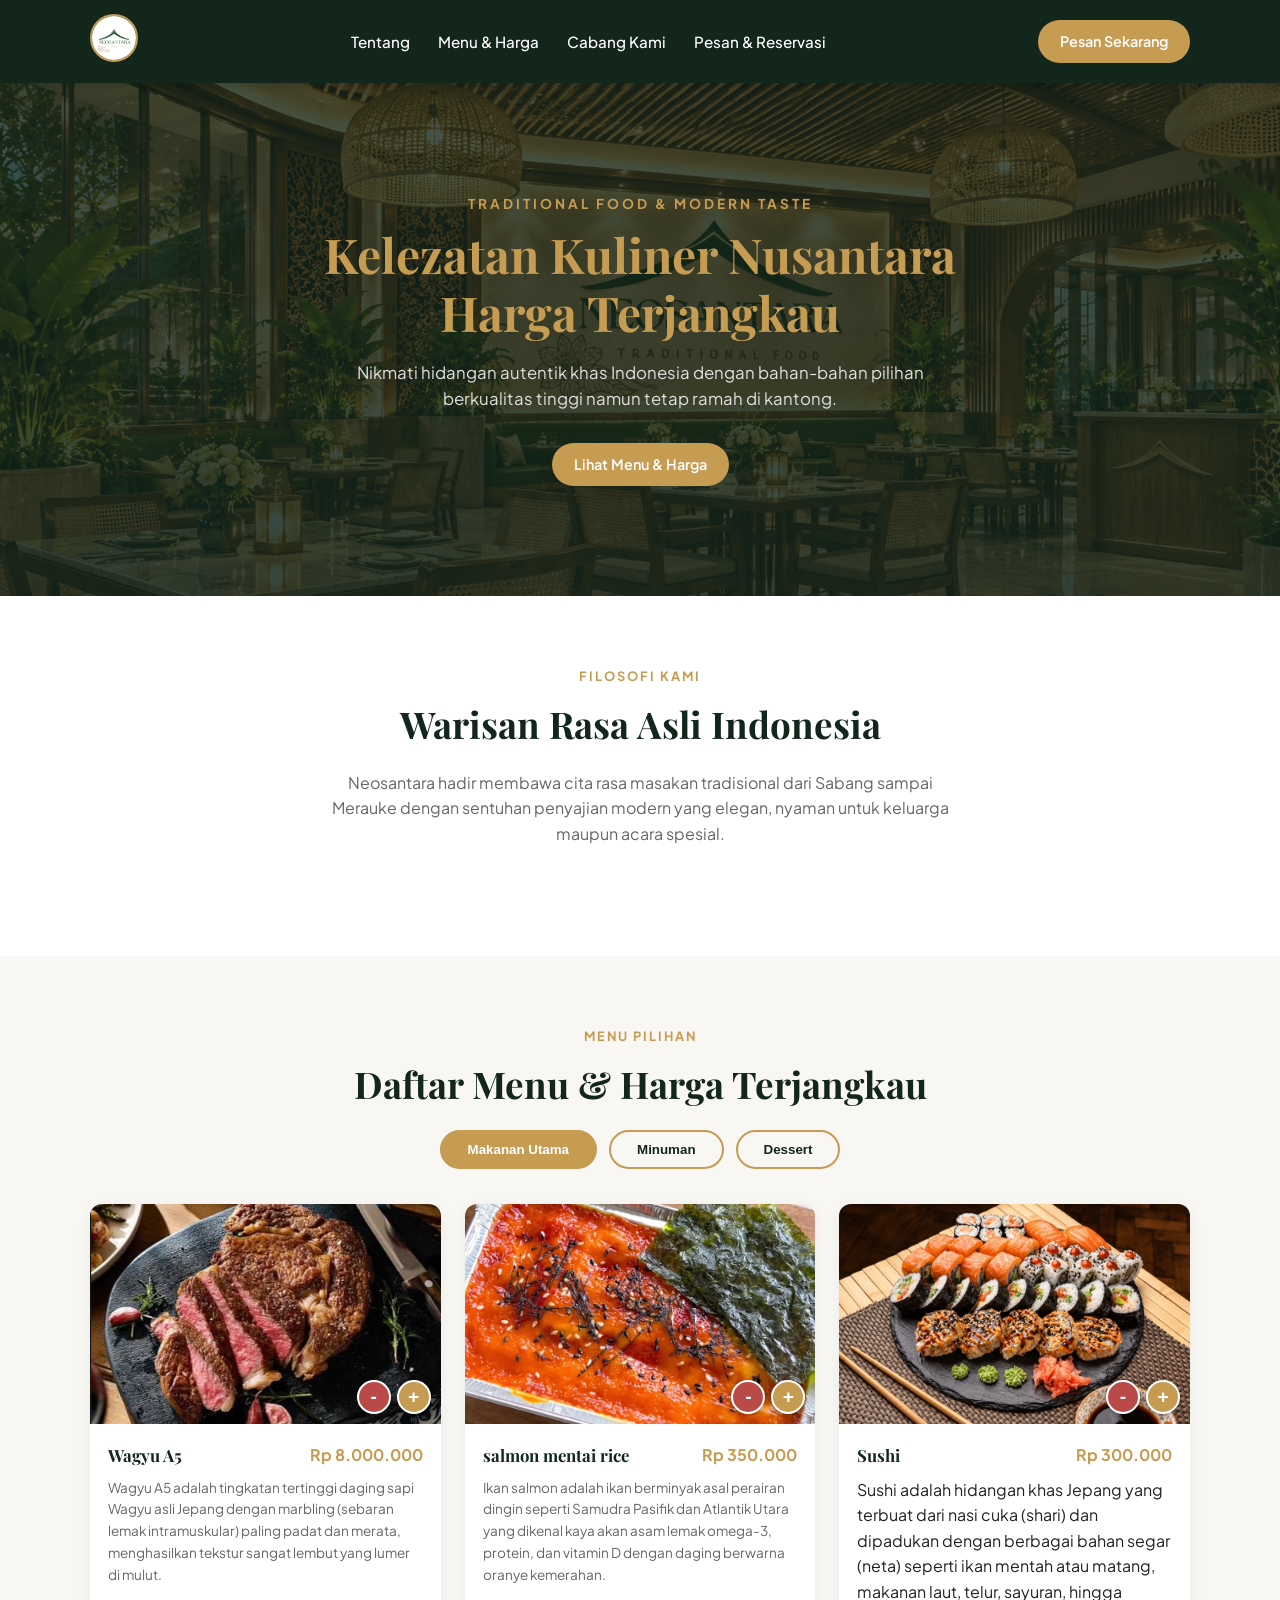
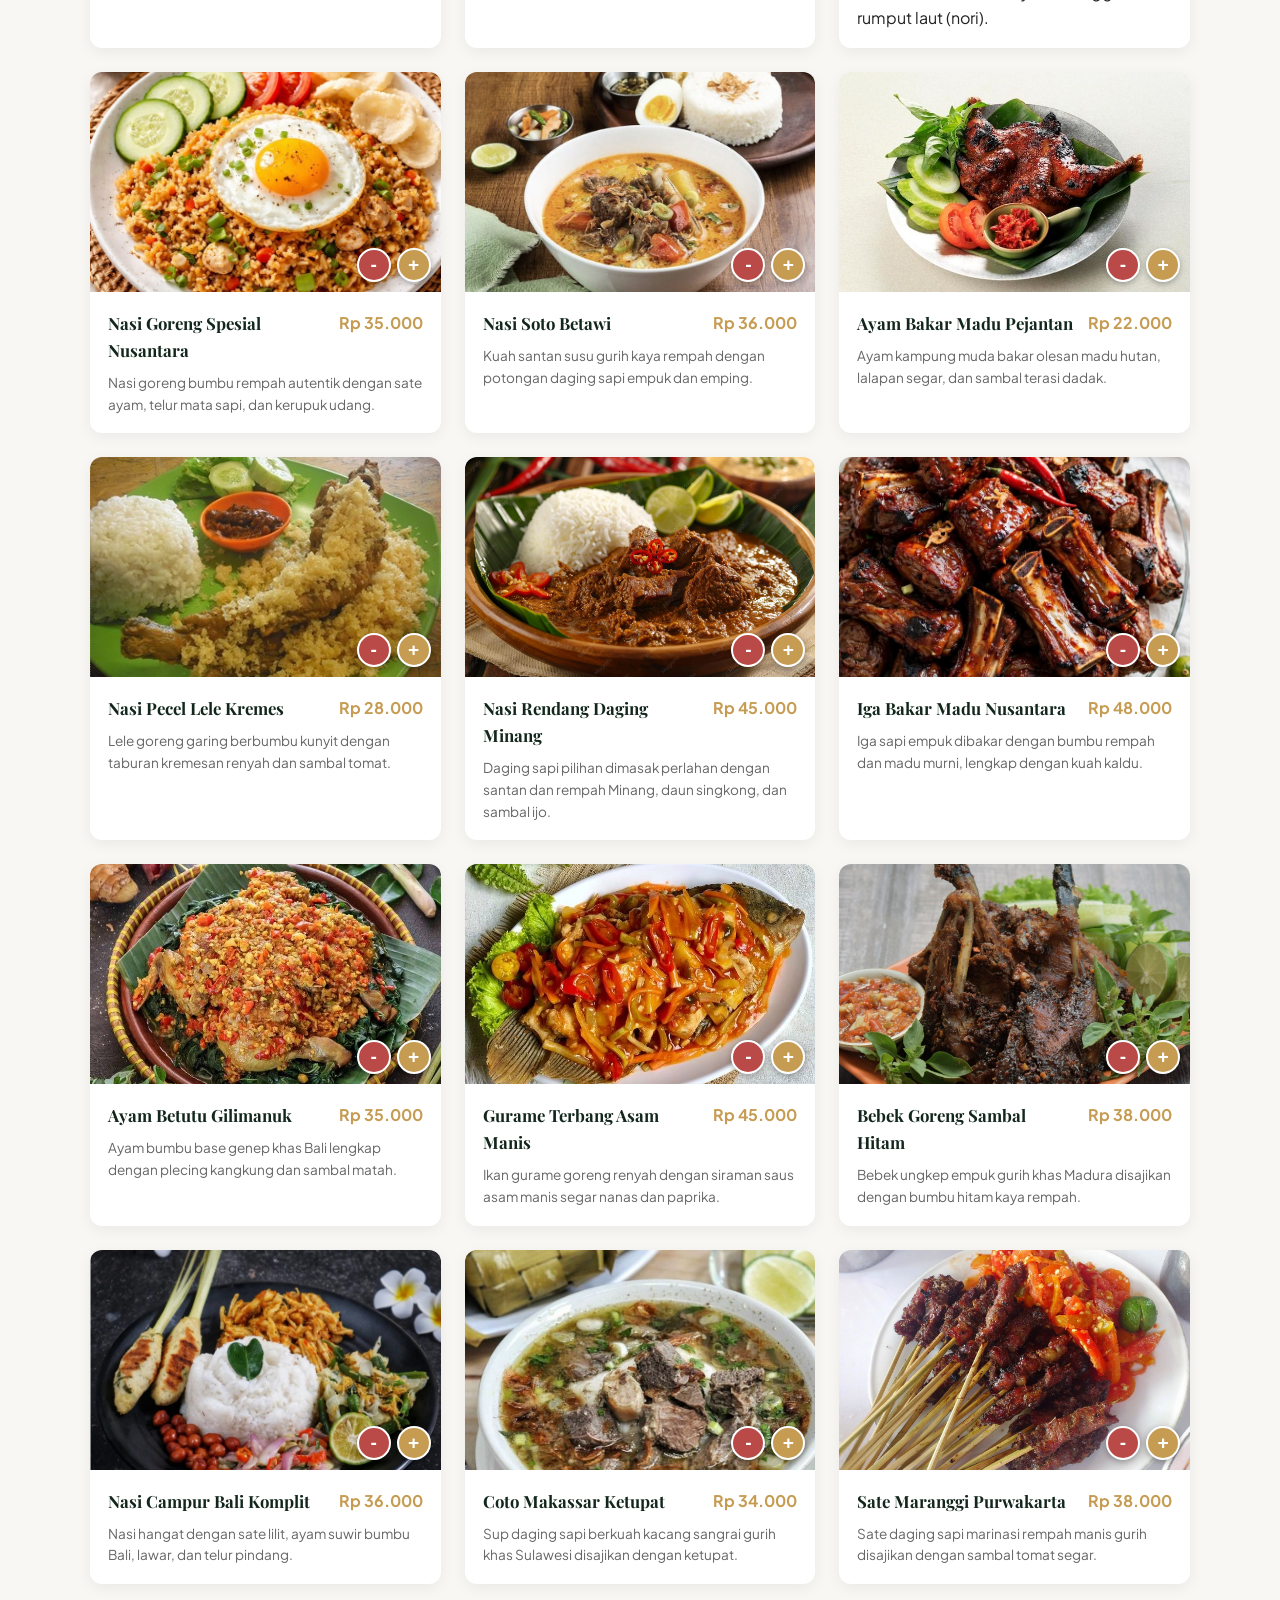
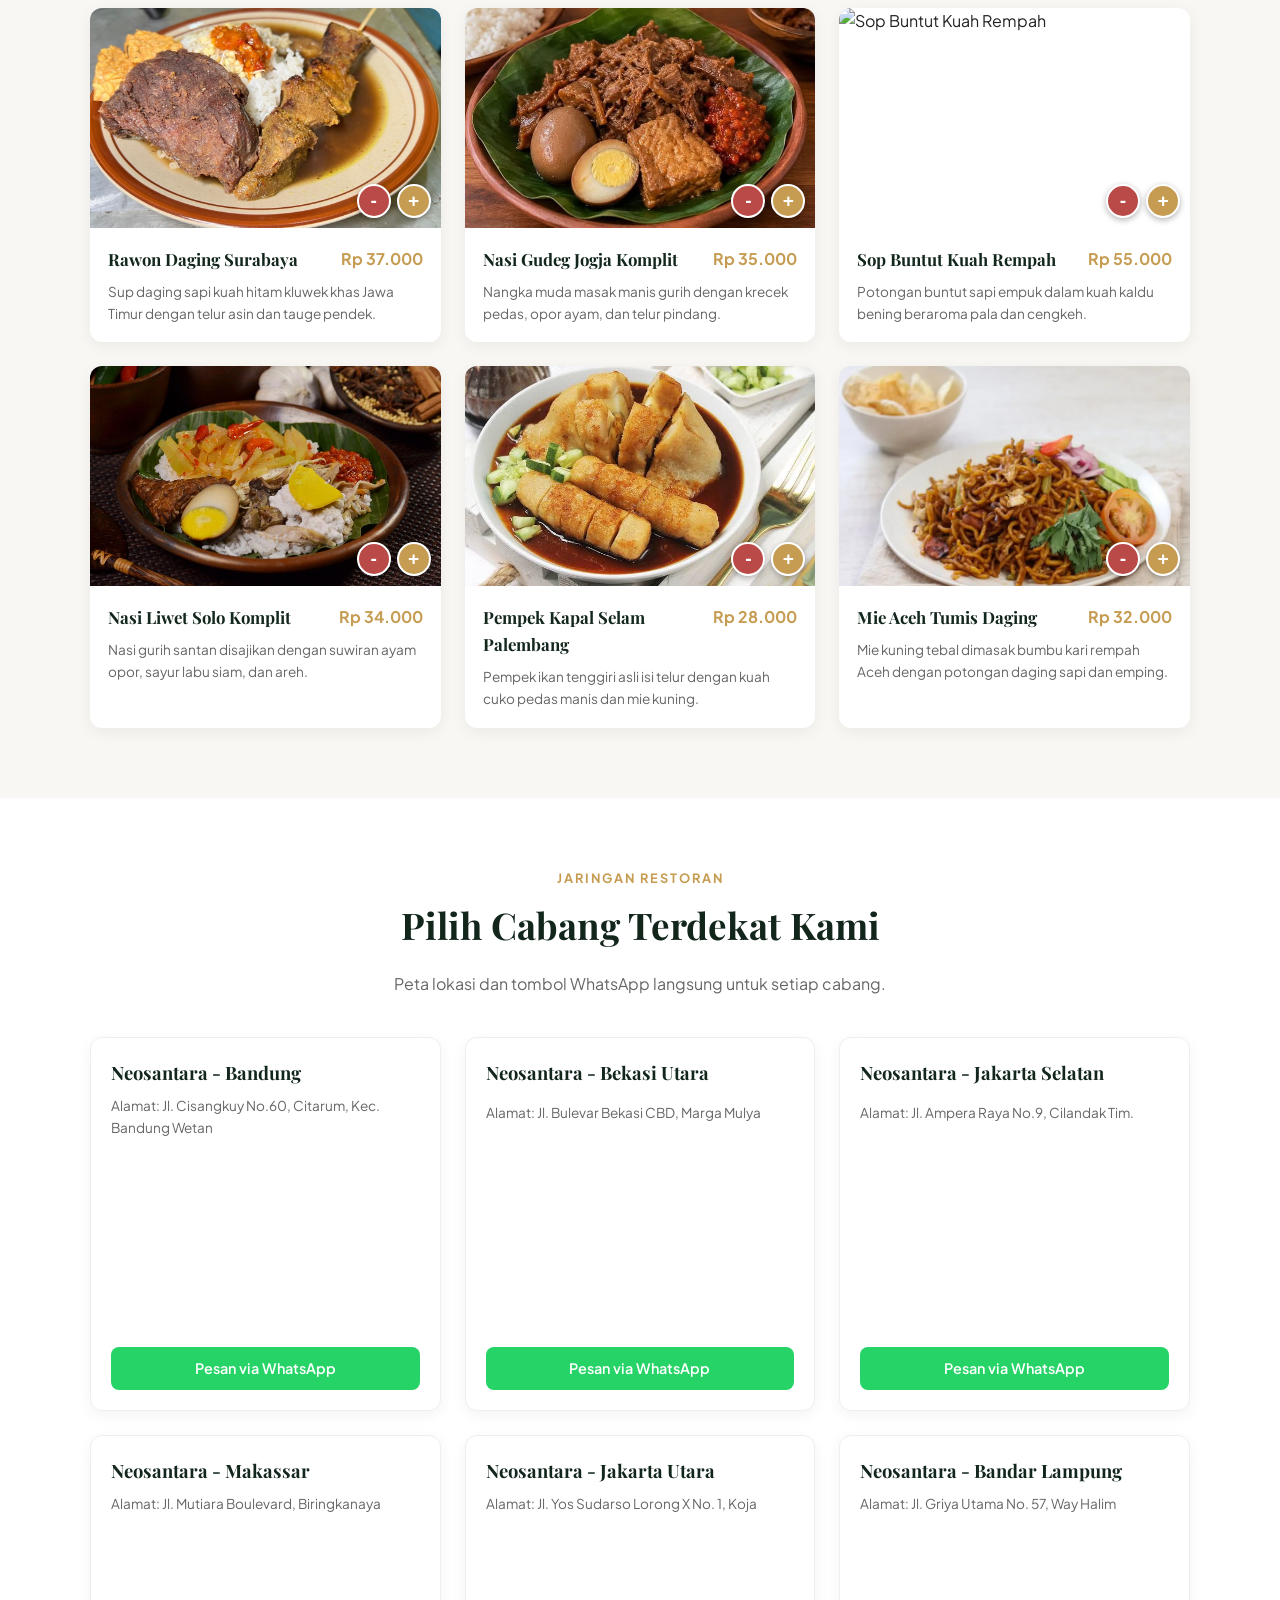
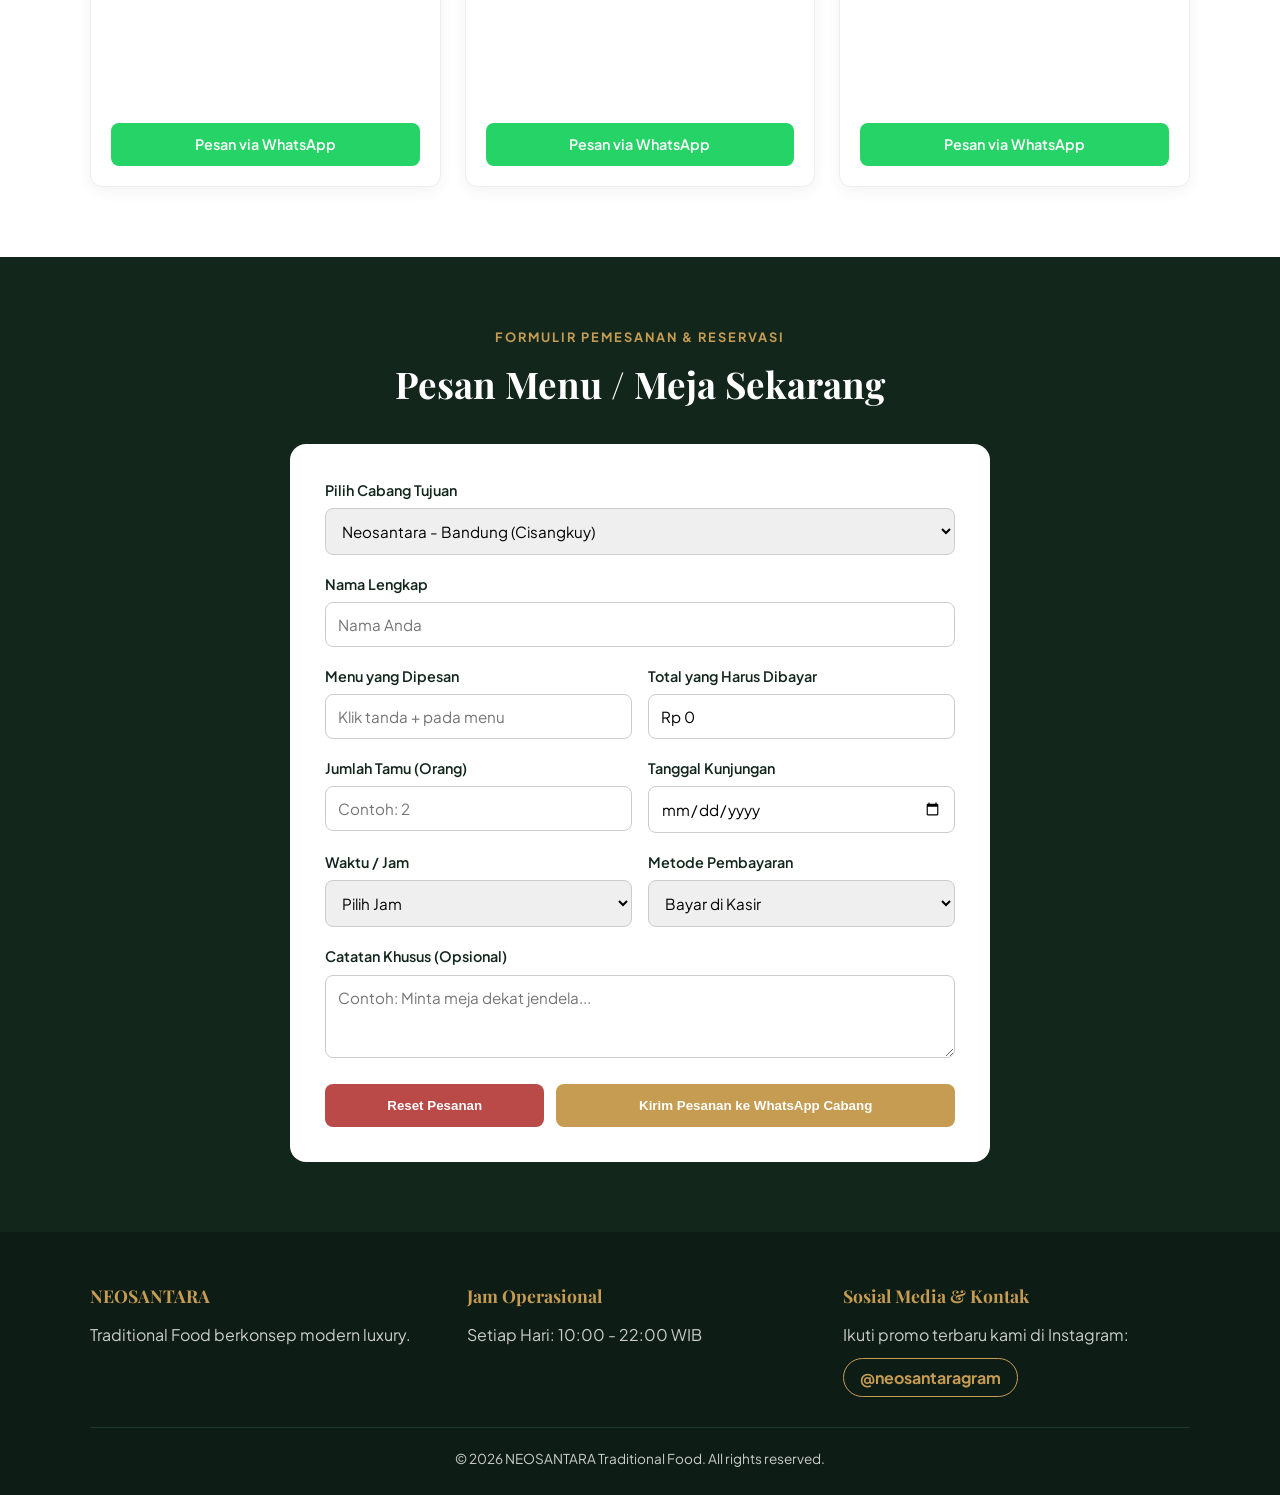
==== commit 5a43dcbd: "tambah menu matcha, taro, dan red velvet beserta gambar" ====
--- a/index.html
+++ b/index.html
@@ -62,7 +62,40 @@
             <!-- KATEGORI 1: MAKANAN UTAMA (18 MENU) -->
             <div id="makanan" class="menu-category active">
                 <div class="menu-grid">
-                    <div class="menu-card">
+                     <div class="menu-card">
+                        <div class="img-wrapper">
+                            <img src="wagyu.jpg" alt="Wagyu A5" class="menu-img">
+                            <button type="button" class="btn-minus-img" onclick="kurangMenu('Wagyu A5', 8000000)">-</button>
+                            <button type="button" class="btn-plus-img" onclick="pilihMenu('Wagyu A5', 8000000)">+</button>
+                        </div>
+                        <div class="menu-info">
+                            <div class="menu-header"><h3 class="menu-title">Wagyu A5</h3><span class="menu-price">Rp 8.000.000</span></div>
+                            <p class="menu-desc">Wagyu A5 adalah tingkatan tertinggi daging sapi Wagyu asli Jepang dengan marbling (sebaran lemak intramuskular) paling padat dan merata, menghasilkan tekstur sangat lembut yang lumer di mulut.</p>
+                        </div>
+                    </div>
+                     <div class="menu-card">
+                        <div class="img-wrapper">
+                            <img src="salmon mentai rice.png" alt="salmon mentai rice" class="menu-img">
+                            <button type="button" class="btn-minus-img" onclick="kurangMenu('salmon mentai rice', 350000)">-</button>
+                            <button type="button" class="btn-plus-img" onclick="pilihMenu('salmon mentai rice', 350000)">+</button>
+                        </div>
+                        <div class="menu-info">
+                            <div class="menu-header"><h3 class="menu-title">salmon mentai rice</h3><span class="menu-price">Rp 350.000</span></div>
+                            <p class="menu-desc">Ikan salmon adalah ikan berminyak asal perairan dingin seperti Samudra Pasifik dan Atlantik Utara yang dikenal kaya akan asam lemak omega-3, protein, dan vitamin D dengan daging berwarna oranye kemerahan.</p>
+                        </div>
+                    </div>
+  <div class="menu-card">
+                        <div class="img-wrapper">
+                            <img src="Sushi.jpg" alt="Sushi" class="menu-img">
+                            <button type="button" class="btn-minus-img" onclick="kurangMenu('Sushi', 300000)">-</button>
+                            <button type="button" class="btn-plus-img" onclick="pilihMenu('Sushi', 300000)">+</button>
+                        </div>
+                        <div class="menu-info">
+                            <div class="menu-header"><h3 class="menu-title">Sushi</h3><span class="menu-price">Rp 300.000</span></div>
+                            <p class="menu-desc"></p>Sushi adalah hidangan khas Jepang yang terbuat dari nasi cuka (shari) dan dipadukan dengan berbagai bahan segar (neta) seperti ikan mentah atau matang, makanan laut, telur, sayuran, hingga rumput laut (nori).</p>
+                        </div>
+                    </div>
+                     <div class="menu-card">
                         <div class="img-wrapper">
                             <img src="nasi goreng.jpg" alt="Nasi Goreng Spesial Nusantara" class="menu-img">
                             <button type="button" class="btn-minus-img" onclick="kurangMenu('Nasi Goreng Spesial Nusantara', 35000)">-</button>
@@ -267,6 +300,38 @@
             <div id="minuman" class="menu-category">
                 <div class="menu-grid">
                     <div class="menu-card">
+                        <div class="img-wrapper">
+                            <img src="Matcha Latte Nusantara.jpg" alt="Matcha Latte Nusantara" class="menu-img">
+                            <button type="button" class="btn-minus-img" onclick="kurangMenu('Matcha Latte Nusantara', 32000)">-</button>
+                            <button type="button" class="btn-plus-img" onclick="pilihMenu('Matcha Latte Nusantara', 32000)">+</button>
+                        </div>
+                        <div class="menu-info">
+                            <div class="menu-header"><h3 class="menu-title">Matcha Latte Nusantara</h3><span class="menu-price">Rp 32.000</span></div>
+                            <p class="menu-desc">Serbuk teh hijau matcha premium asli pilihan yang dikocok lembut dengan susu segar dan sedikit sentuhan vanila manis yang menenangkan.</p>
+                        </div>
+                    </div>
+                                        <div class="menu-card">
+                        <div class="img-wrapper">
+                            <img src="Es Taro Creamy Latte.jpg" alt="Es Taro Creamy Latte" class="menu-img">
+                            <button type="button" class="btn-minus-img" onclick="kurangMenu('Es Taro Creamy Latte', 30000)">-</button>
+                            <button type="button" class="btn-plus-img" onclick="pilihMenu('Es Taro Creamy Latte', 30000)">+</button>
+                        </div>
+                        <div class="menu-info">
+                            <div class="menu-header"><h3 class="menu-title">Es Taro Creamy Latte</h3><span class="menu-price">Rp 30.000</span></div>
+                            <p class="menu-desc">Minuman kekinian beraroma talas ungu yang manis, dipadu dengan susu segar dingin dan kelembutan busa krim di atasnya.</p>
+                        </div>
+                    </div>
+                                        <div class="menu-card">
+                        <div class="img-wrapper">
+                            <img src="Es Red Velvet Regal.jpg" alt="Es Red Velvet Regal" class="menu-img">
+                            <button type="button" class="btn-minus-img" onclick="kurangMenu('Es Red Velvet Regal', 38000)">-</button>
+                            <button type="button" class="btn-plus-img" onclick="pilihMenu('Es Red Velvet Regal', 38000)">+</button>
+                        </div>
+                        <div class="menu-info">
+                            <div class="menu-header"><h3 class="menu-title">Es Red Velvet Regal</h3><span class="menu-price">Rp 38.000</span></div>
+                            <p class="menu-desc">Perpaduan rasa kue Red Velvet yang khas dan manis lembut dengan taburan remukan biskuit Marie Regal di atasnya.</p>
+                    </div>
+                                        <div class="menu-card">
                         <div class="img-wrapper">
                             <img src="avocado coffee.jpg" alt="Avocado Coffee Nusantara" class="menu-img">
                             <button type="button" class="btn-minus-img" onclick="kurangMenu('Avocado Coffee Nusantara', 26000)">-</button>
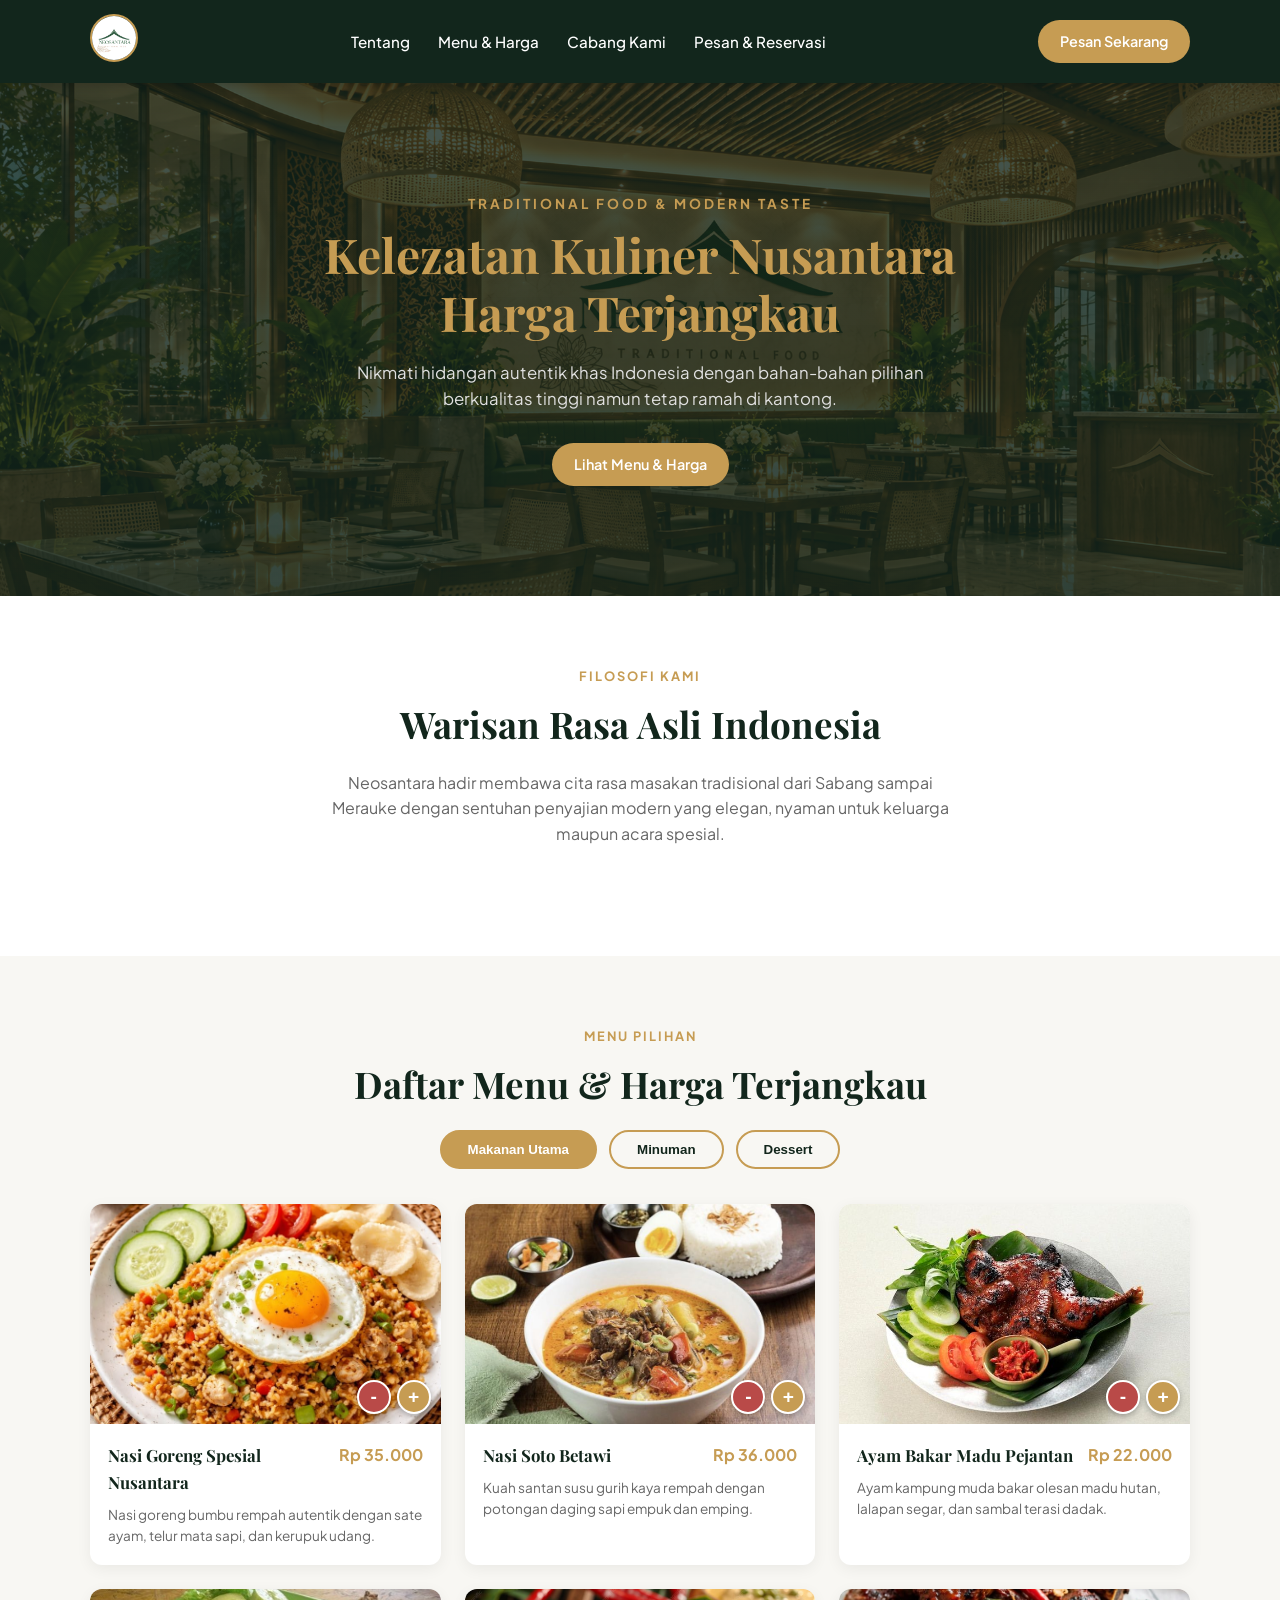
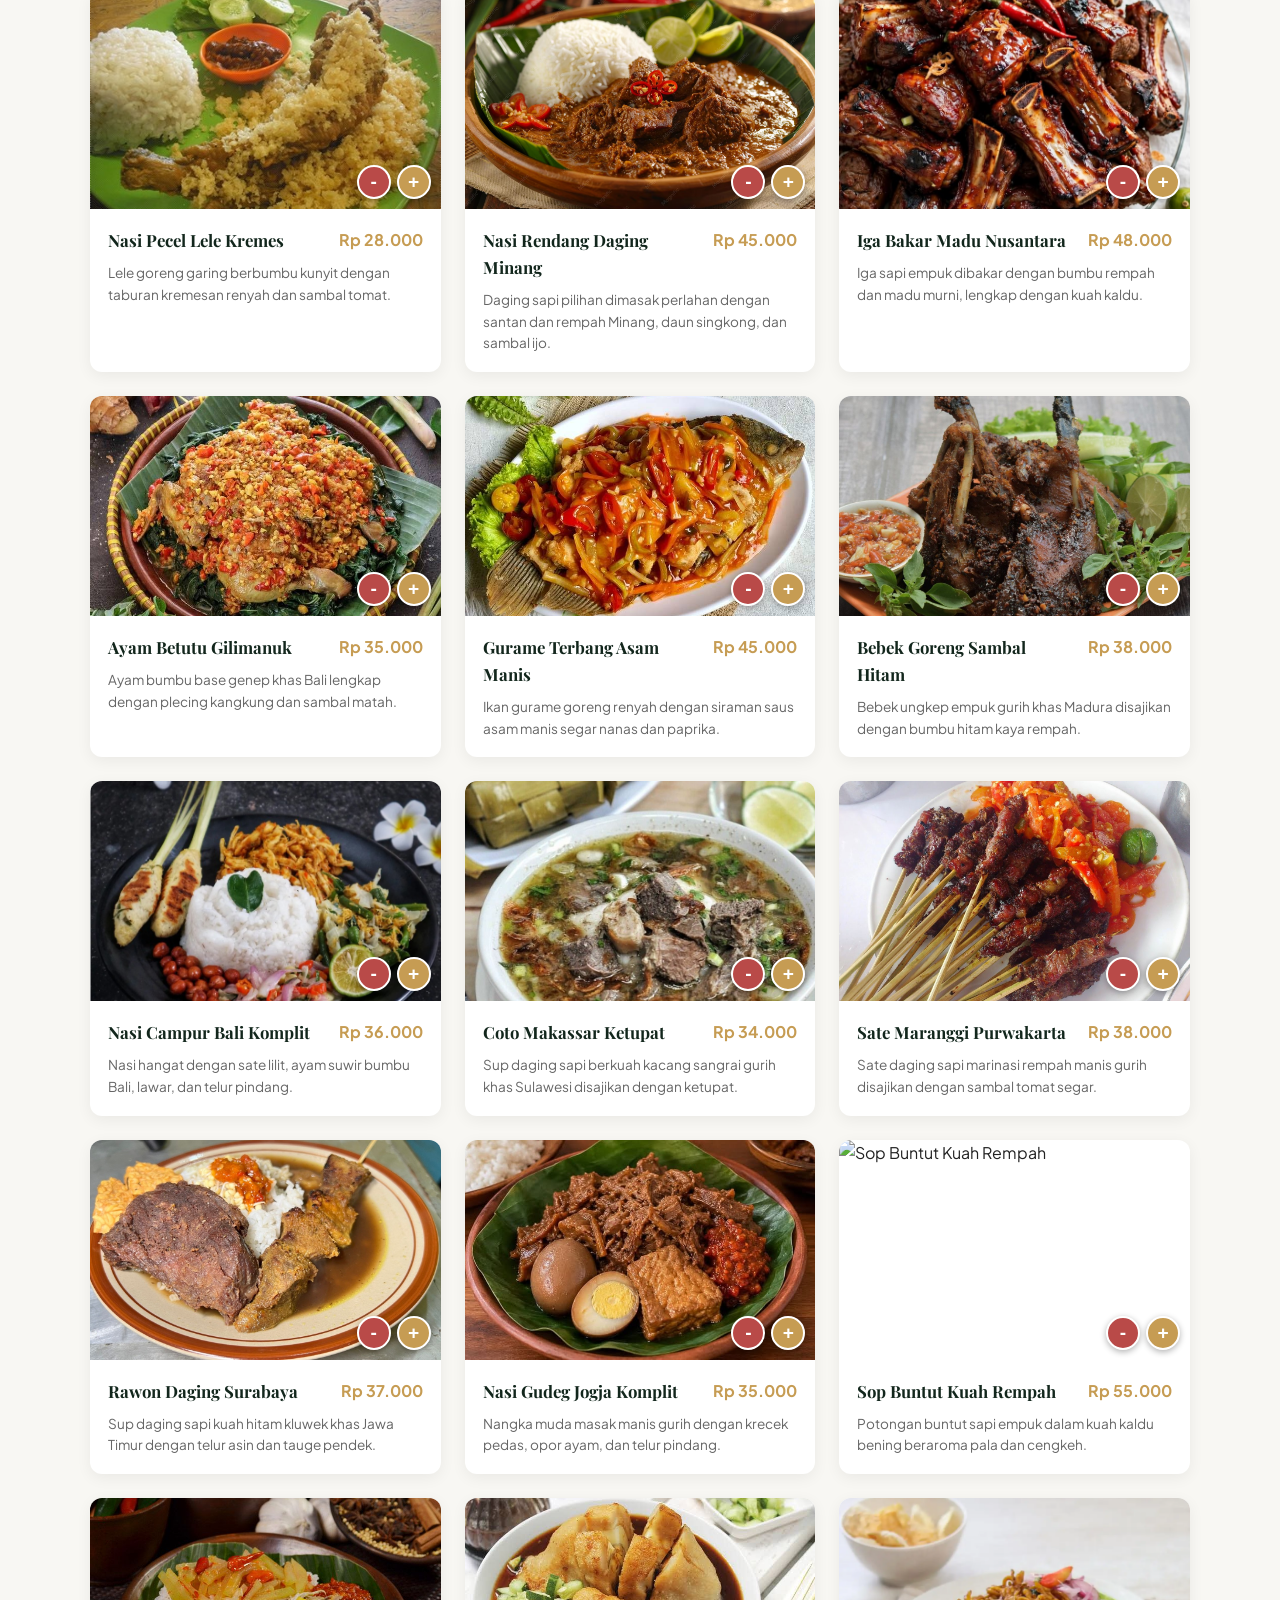
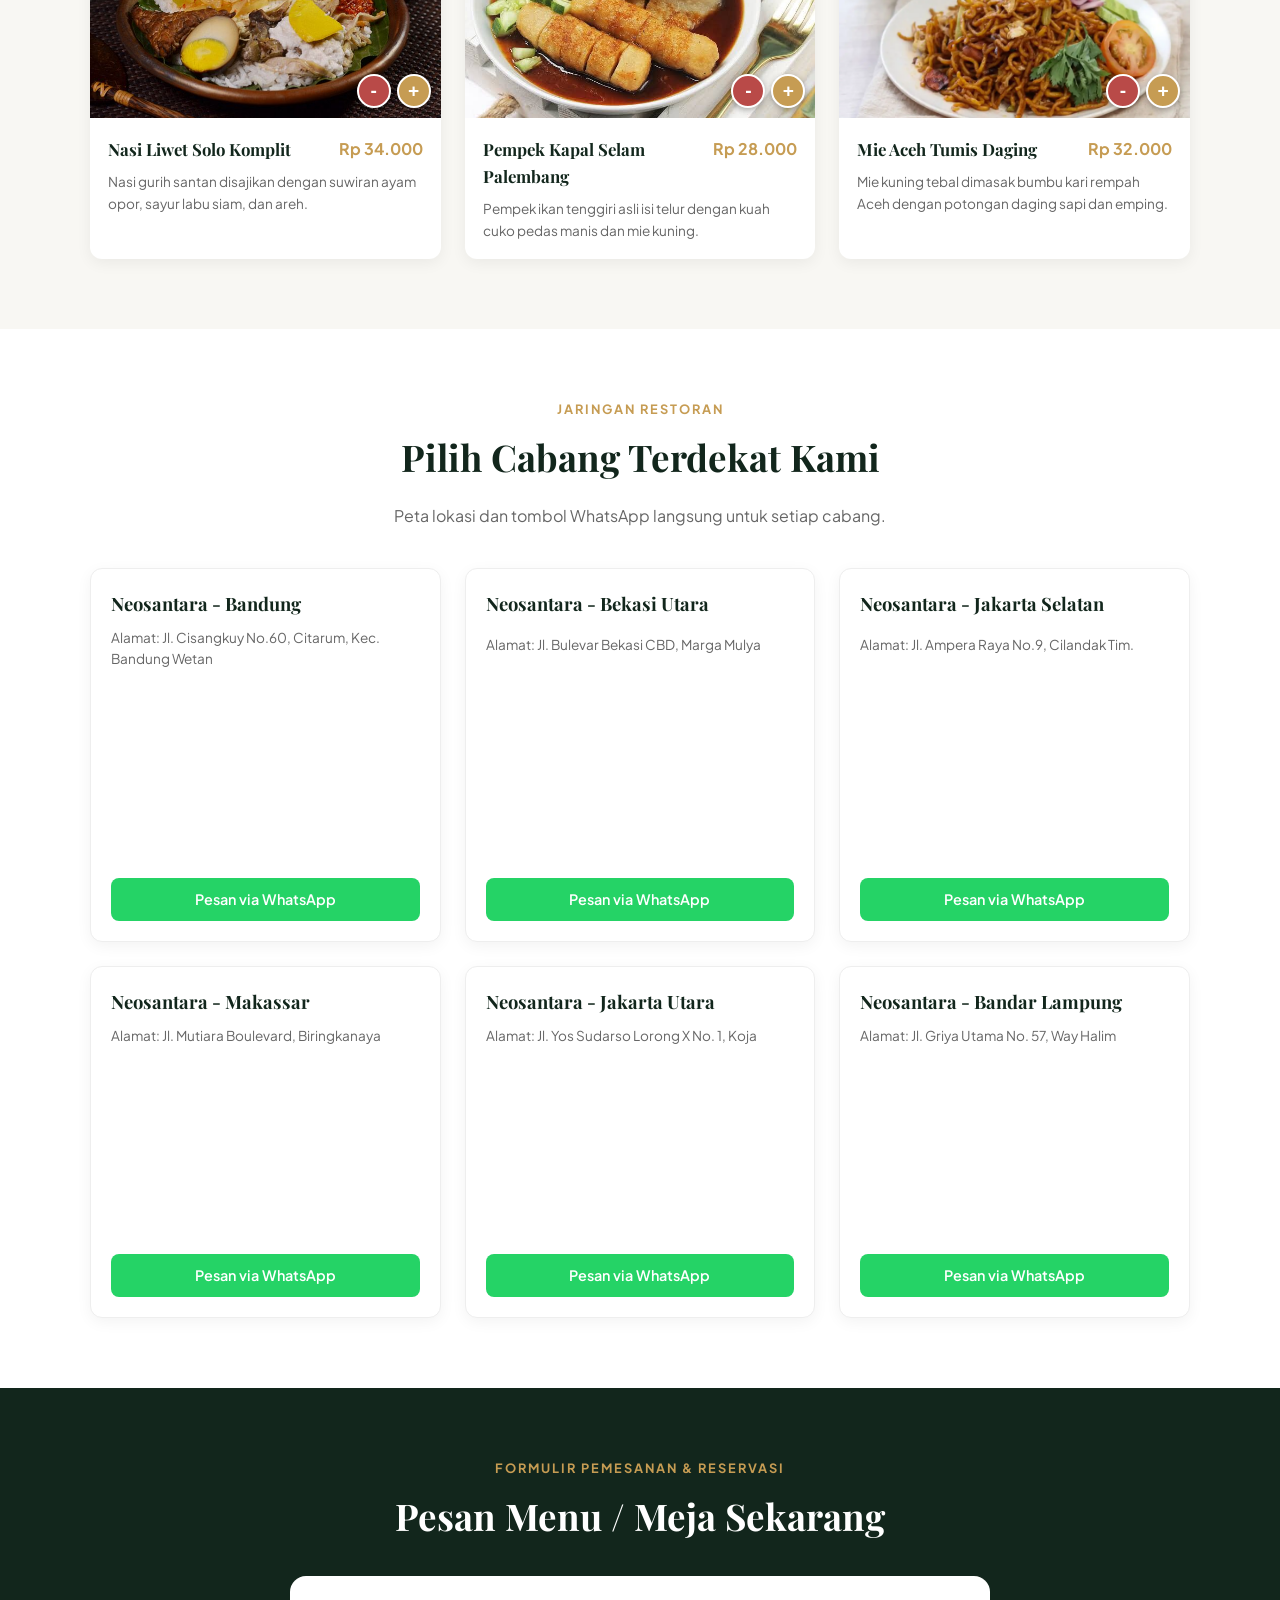
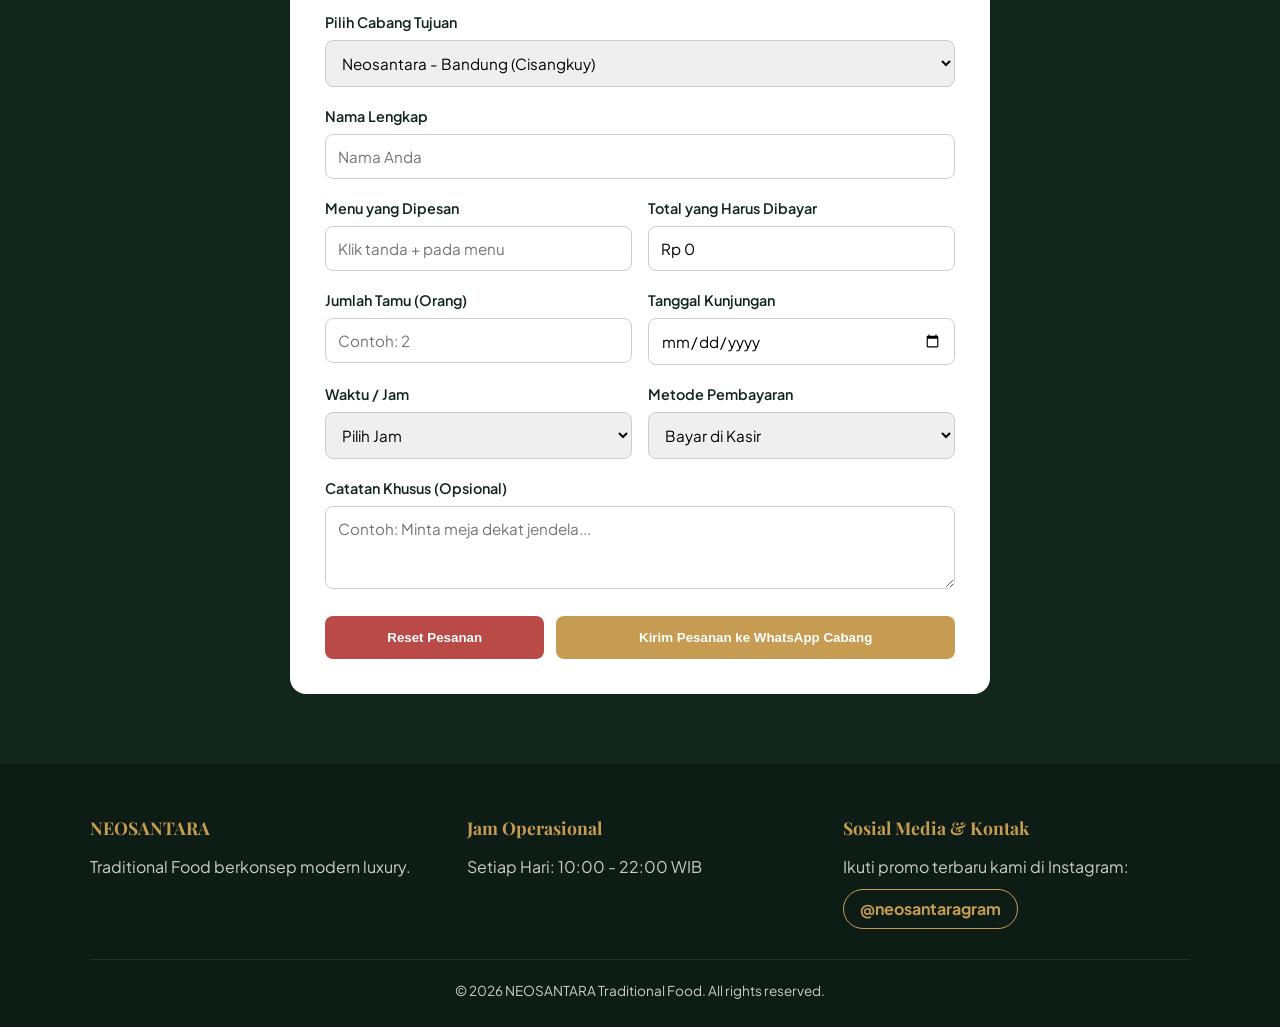
==== commit 17504834: "update menu dan tampilan website" ====
--- a/index.html
+++ b/index.html
@@ -62,40 +62,7 @@
             <!-- KATEGORI 1: MAKANAN UTAMA (18 MENU) -->
             <div id="makanan" class="menu-category active">
                 <div class="menu-grid">
-                     <div class="menu-card">
-                        <div class="img-wrapper">
-                            <img src="wagyu.jpg" alt="Wagyu A5" class="menu-img">
-                            <button type="button" class="btn-minus-img" onclick="kurangMenu('Wagyu A5', 8000000)">-</button>
-                            <button type="button" class="btn-plus-img" onclick="pilihMenu('Wagyu A5', 8000000)">+</button>
-                        </div>
-                        <div class="menu-info">
-                            <div class="menu-header"><h3 class="menu-title">Wagyu A5</h3><span class="menu-price">Rp 8.000.000</span></div>
-                            <p class="menu-desc">Wagyu A5 adalah tingkatan tertinggi daging sapi Wagyu asli Jepang dengan marbling (sebaran lemak intramuskular) paling padat dan merata, menghasilkan tekstur sangat lembut yang lumer di mulut.</p>
-                        </div>
-                    </div>
-                     <div class="menu-card">
-                        <div class="img-wrapper">
-                            <img src="salmon mentai rice.png" alt="salmon mentai rice" class="menu-img">
-                            <button type="button" class="btn-minus-img" onclick="kurangMenu('salmon mentai rice', 350000)">-</button>
-                            <button type="button" class="btn-plus-img" onclick="pilihMenu('salmon mentai rice', 350000)">+</button>
-                        </div>
-                        <div class="menu-info">
-                            <div class="menu-header"><h3 class="menu-title">salmon mentai rice</h3><span class="menu-price">Rp 350.000</span></div>
-                            <p class="menu-desc">Ikan salmon adalah ikan berminyak asal perairan dingin seperti Samudra Pasifik dan Atlantik Utara yang dikenal kaya akan asam lemak omega-3, protein, dan vitamin D dengan daging berwarna oranye kemerahan.</p>
-                        </div>
-                    </div>
-  <div class="menu-card">
-                        <div class="img-wrapper">
-                            <img src="Sushi.jpg" alt="Sushi" class="menu-img">
-                            <button type="button" class="btn-minus-img" onclick="kurangMenu('Sushi', 300000)">-</button>
-                            <button type="button" class="btn-plus-img" onclick="pilihMenu('Sushi', 300000)">+</button>
-                        </div>
-                        <div class="menu-info">
-                            <div class="menu-header"><h3 class="menu-title">Sushi</h3><span class="menu-price">Rp 300.000</span></div>
-                            <p class="menu-desc"></p>Sushi adalah hidangan khas Jepang yang terbuat dari nasi cuka (shari) dan dipadukan dengan berbagai bahan segar (neta) seperti ikan mentah atau matang, makanan laut, telur, sayuran, hingga rumput laut (nori).</p>
-                        </div>
-                    </div>
-                     <div class="menu-card">
+                    <div class="menu-card">
                         <div class="img-wrapper">
                             <img src="nasi goreng.jpg" alt="Nasi Goreng Spesial Nusantara" class="menu-img">
                             <button type="button" class="btn-minus-img" onclick="kurangMenu('Nasi Goreng Spesial Nusantara', 35000)">-</button>
@@ -300,38 +267,6 @@
             <div id="minuman" class="menu-category">
                 <div class="menu-grid">
                     <div class="menu-card">
-                        <div class="img-wrapper">
-                            <img src="Matcha Latte Nusantara.jpg" alt="Matcha Latte Nusantara" class="menu-img">
-                            <button type="button" class="btn-minus-img" onclick="kurangMenu('Matcha Latte Nusantara', 32000)">-</button>
-                            <button type="button" class="btn-plus-img" onclick="pilihMenu('Matcha Latte Nusantara', 32000)">+</button>
-                        </div>
-                        <div class="menu-info">
-                            <div class="menu-header"><h3 class="menu-title">Matcha Latte Nusantara</h3><span class="menu-price">Rp 32.000</span></div>
-                            <p class="menu-desc">Serbuk teh hijau matcha premium asli pilihan yang dikocok lembut dengan susu segar dan sedikit sentuhan vanila manis yang menenangkan.</p>
-                        </div>
-                    </div>
-                                        <div class="menu-card">
-                        <div class="img-wrapper">
-                            <img src="Es Taro Creamy Latte.jpg" alt="Es Taro Creamy Latte" class="menu-img">
-                            <button type="button" class="btn-minus-img" onclick="kurangMenu('Es Taro Creamy Latte', 30000)">-</button>
-                            <button type="button" class="btn-plus-img" onclick="pilihMenu('Es Taro Creamy Latte', 30000)">+</button>
-                        </div>
-                        <div class="menu-info">
-                            <div class="menu-header"><h3 class="menu-title">Es Taro Creamy Latte</h3><span class="menu-price">Rp 30.000</span></div>
-                            <p class="menu-desc">Minuman kekinian beraroma talas ungu yang manis, dipadu dengan susu segar dingin dan kelembutan busa krim di atasnya.</p>
-                        </div>
-                    </div>
-                                        <div class="menu-card">
-                        <div class="img-wrapper">
-                            <img src="Es Red Velvet Regal.jpg" alt="Es Red Velvet Regal" class="menu-img">
-                            <button type="button" class="btn-minus-img" onclick="kurangMenu('Es Red Velvet Regal', 38000)">-</button>
-                            <button type="button" class="btn-plus-img" onclick="pilihMenu('Es Red Velvet Regal', 38000)">+</button>
-                        </div>
-                        <div class="menu-info">
-                            <div class="menu-header"><h3 class="menu-title">Es Red Velvet Regal</h3><span class="menu-price">Rp 38.000</span></div>
-                            <p class="menu-desc">Perpaduan rasa kue Red Velvet yang khas dan manis lembut dengan taburan remukan biskuit Marie Regal di atasnya.</p>
-                    </div>
-                                        <div class="menu-card">
                         <div class="img-wrapper">
                             <img src="avocado coffee.jpg" alt="Avocado Coffee Nusantara" class="menu-img">
                             <button type="button" class="btn-minus-img" onclick="kurangMenu('Avocado Coffee Nusantara', 26000)">-</button>
@@ -758,12 +693,12 @@
                     <div class="form-group">
                         <label>Pilih Cabang Tujuan</label>
                         <select id="branchSelect" required>
-                            <option value="6289504156425|Neosantara - Bandung">Neosantara - Bandung (Cisangkuy)</option>
-                            <option value="6282124960502|Neosantara - Bekasi Utara">Neosantara - Bekasi Utara</option>
-                            <option value="6287786917494|Neosantara - Jakarta Selatan">Neosantara - Jakarta Selatan</option>
-                            <option value="62895403299384|Neosantara - Makassar">Neosantara - Makassar</option>
-                            <option value="6285869015168|Neosantara - Jakarta Utara">Neosantara - Jakarta Utara</option>
-                            <option value="6283193450697|Neosantara - Bandar Lampung">Neosantara - Bandar Lampung</option>
+                            <option value="6281234567890|Neosantara - Bandung">Neosantara - Bandung (Cisangkuy)</option>
+                            <option value="6281234567891|Neosantara - Bekasi Utara">Neosantara - Bekasi Utara</option>
+                            <option value="6281234567892|Neosantara - Jakarta Selatan">Neosantara - Jakarta Selatan</option>
+                            <option value="6281234567893|Neosantara - Makassar">Neosantara - Makassar</option>
+                            <option value="6281234567894|Neosantara - Jakarta Utara">Neosantara - Jakarta Utara</option>
+                            <option value="6281234567895|Neosantara - Bandar Lampung">Neosantara - Bandar Lampung</option>
                         </select>
                     </div>
 
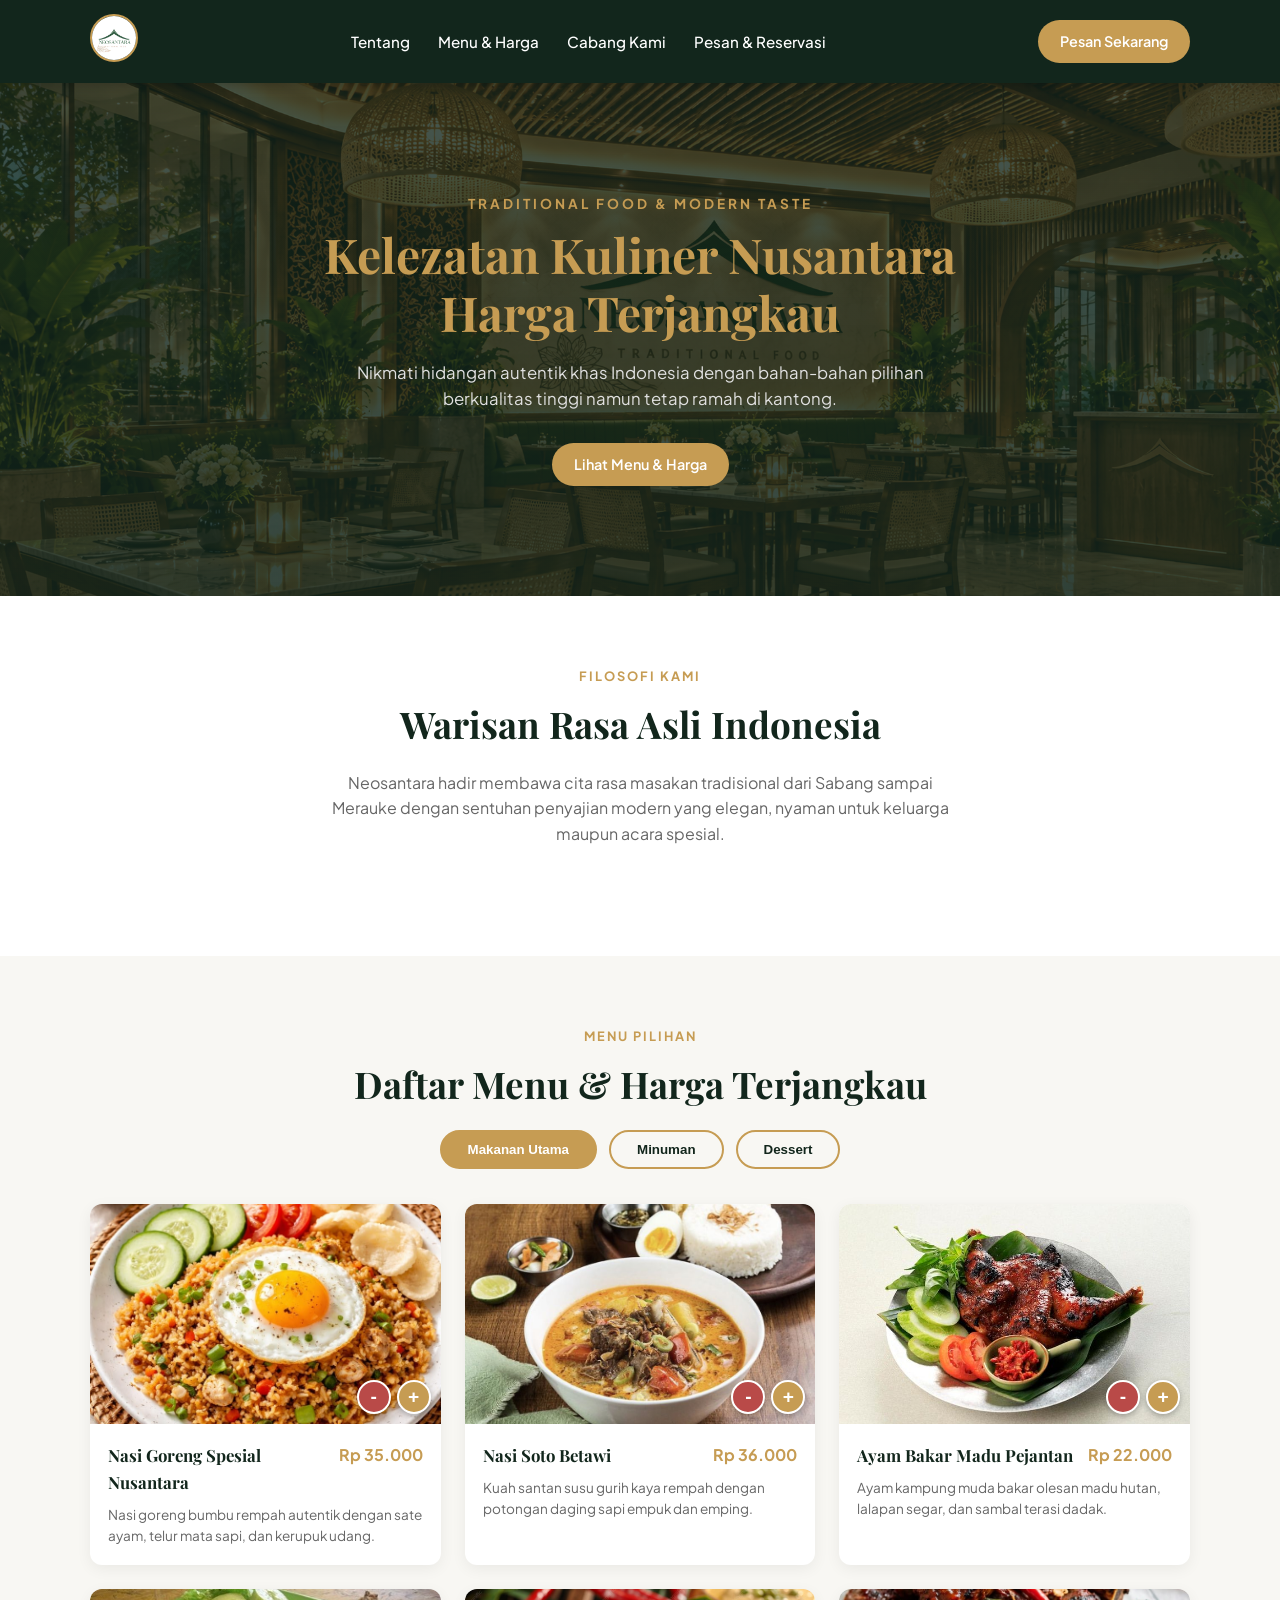
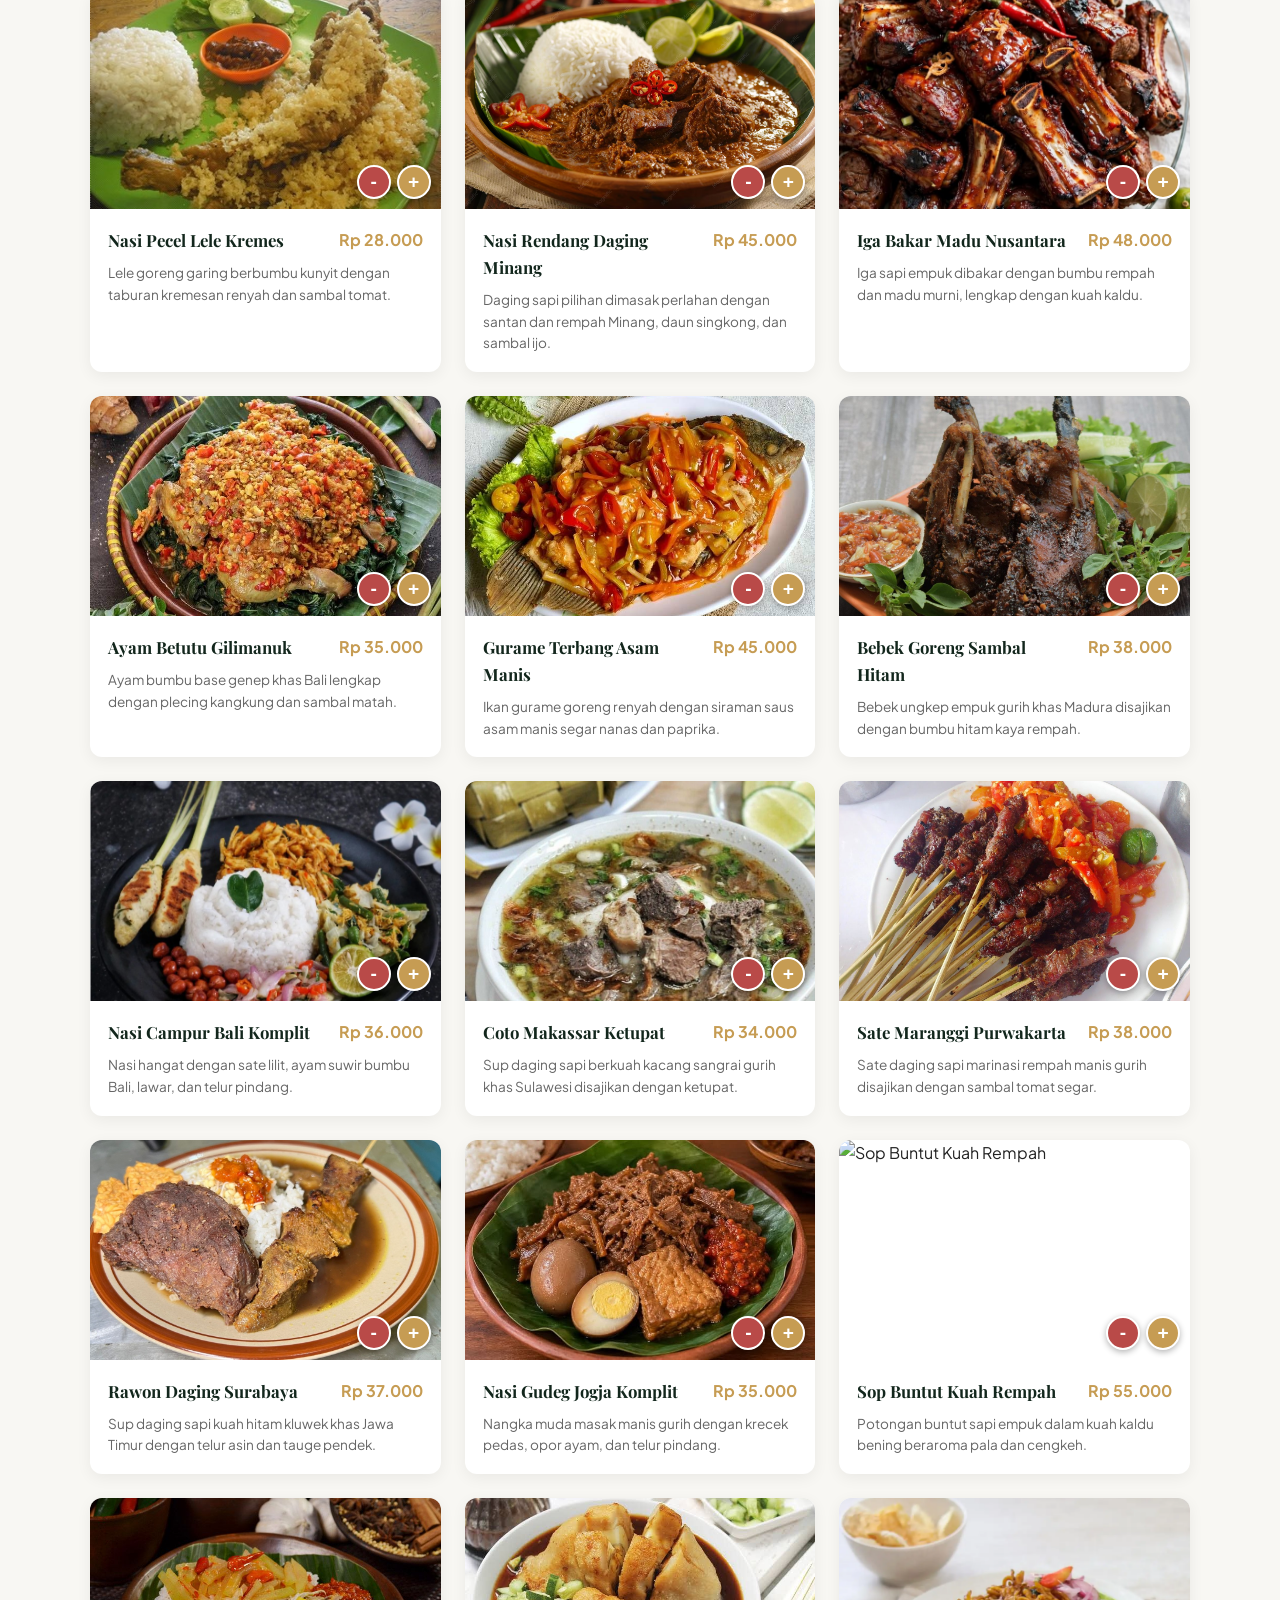
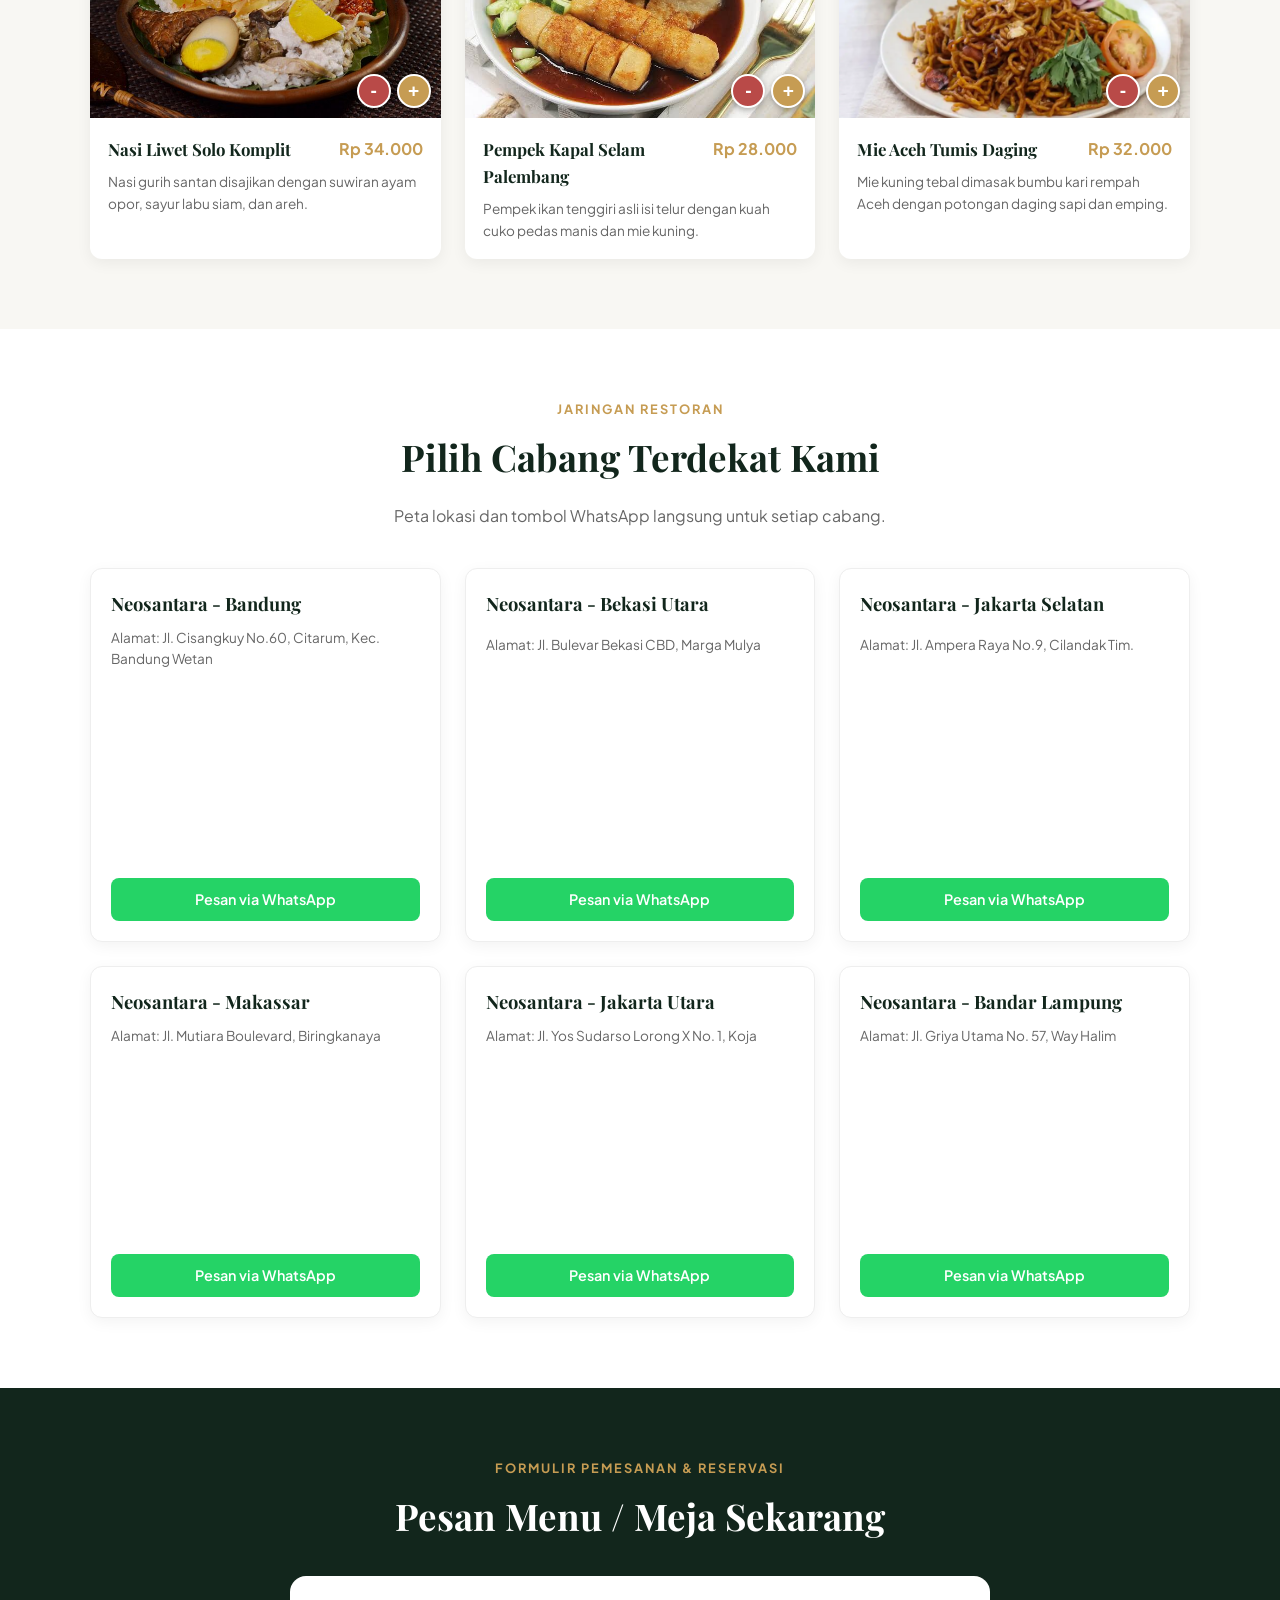
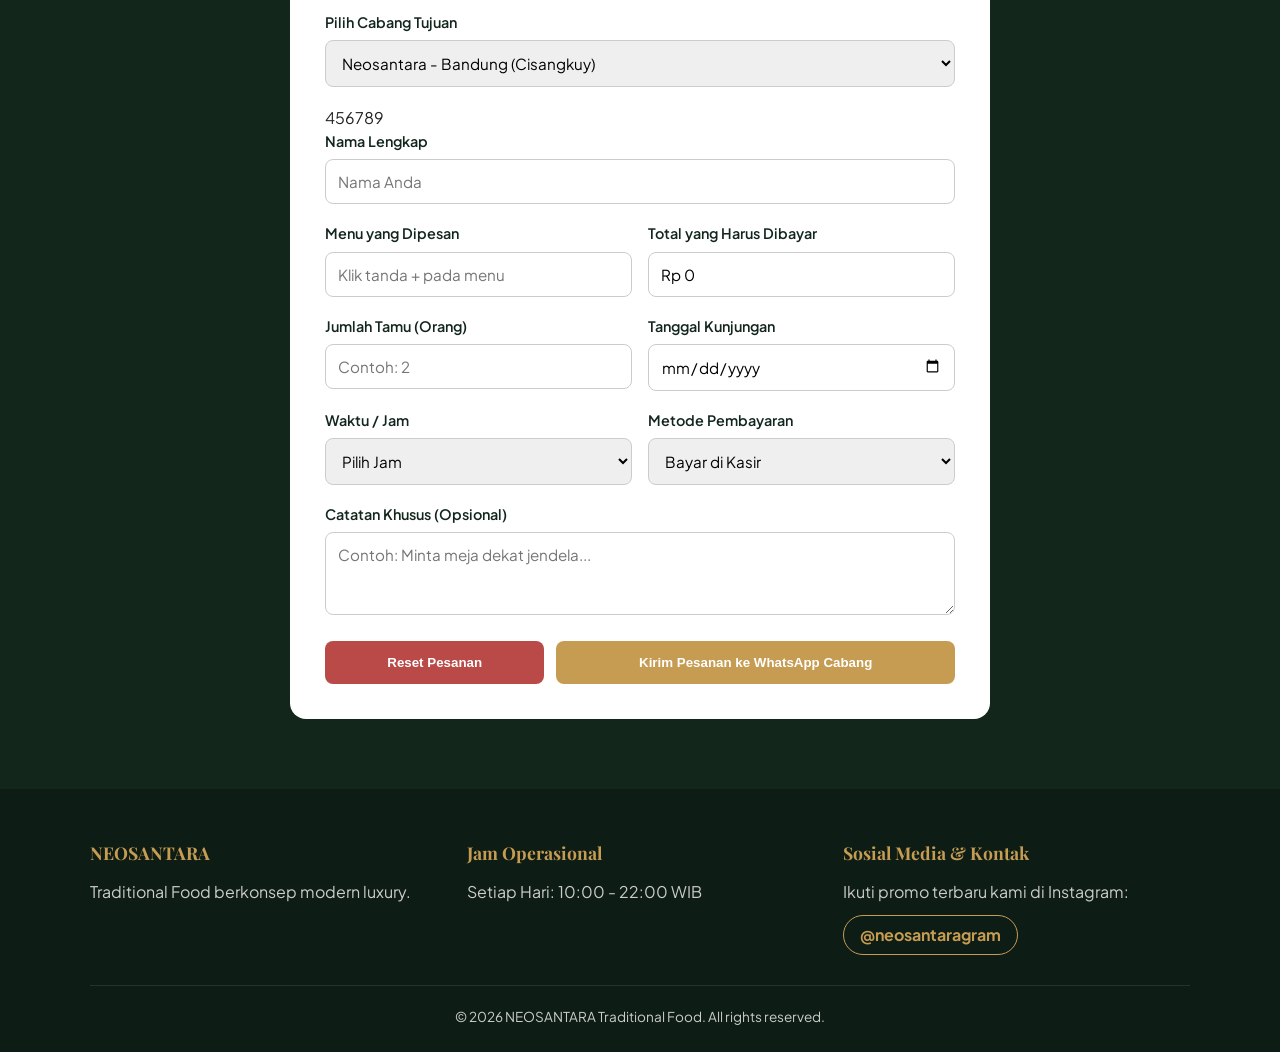
==== commit 7c50ba67: "perbarui nomor whatsapp cabang" ====
--- a/index.html
+++ b/index.html
@@ -624,7 +624,7 @@
                     <div class="map-container">
                         <iframe src="https://maps.google.com/maps?q=Jl.%20Cisangkuy%20No.60,%20Bandung&t=&z=15&ie=UTF8&iwloc=&output=embed" loading="lazy"></iframe>
                     </div>
-                    <a href="https://wa.me/6289504156425?text=Halo%20Neosantara%20Bandung,%20saya%20ingin%20bertanya" target="_blank" class="btn-wa">Pesan via WhatsApp</a>
+                    <a href="https://wa.me/6282124960502?text=Halo%20Neosantara%20Bandung,%20saya%20ingin%20bertanya" target="_blank" class="btn-wa">Pesan via WhatsApp</a>
                 </div>
 
                 <!-- Cabang 2 -->
@@ -634,7 +634,7 @@
                     <div class="map-container">
                         <iframe src="https://maps.google.com/maps?q=Summarecon%20Mall%20Bekasi&t=&z=15&ie=UTF8&iwloc=&output=embed" loading="lazy"></iframe>
                     </div>
-                    <a href="https://wa.me/6282124960502?text=Halo%20Neosantara%20Bekasi,%20saya%20ingin%20bertanya" target="_blank" class="btn-wa">Pesan via WhatsApp</a>
+                    <a href="https://wa.me/6289504156425?text=Halo%20Neosantara%20Bekasi,%20saya%20ingin%20bertanya" target="_blank" class="btn-wa">Pesan via WhatsApp</a>
                 </div>
 
                 <!-- Cabang 3 -->
@@ -693,15 +693,15 @@
                     <div class="form-group">
                         <label>Pilih Cabang Tujuan</label>
                         <select id="branchSelect" required>
-                            <option value="6281234567890|Neosantara - Bandung">Neosantara - Bandung (Cisangkuy)</option>
-                            <option value="6281234567891|Neosantara - Bekasi Utara">Neosantara - Bekasi Utara</option>
-                            <option value="6281234567892|Neosantara - Jakarta Selatan">Neosantara - Jakarta Selatan</option>
-                            <option value="6281234567893|Neosantara - Makassar">Neosantara - Makassar</option>
-                            <option value="6281234567894|Neosantara - Jakarta Utara">Neosantara - Jakarta Utara</option>
-                            <option value="6281234567895|Neosantara - Bandar Lampung">Neosantara - Bandar Lampung</option>
+                            <option value="6282124960502|Neosantara - Bandung">Neosantara - Bandung (Cisangkuy)</option>
+                            <option value="6289504156425|Neosantara - Bekasi Utara">Neosantara - Bekasi Utara</option>
+                            <option value="6287786917494|Neosantara - Jakarta Selatan">Neosantara - Jakarta Selatan</option>
+                            <option value="62895403299384|Neosantara - Makassar">Neosantara - Makassar</option>
+                            <option value="6285869015168|Neosantara - Jakarta Utara">Neosantara - Jakarta Utara</option>
+                            <option value="6283193450697|Neosantara - Bandar Lampung">Neosantara - Bandar Lampung</option>
                         </select>
                     </div>
-
+456789
                     <div class="form-group">
                         <label>Nama Lengkap</label>
                         <input type="text" id="custName" placeholder="Nama Anda" required>
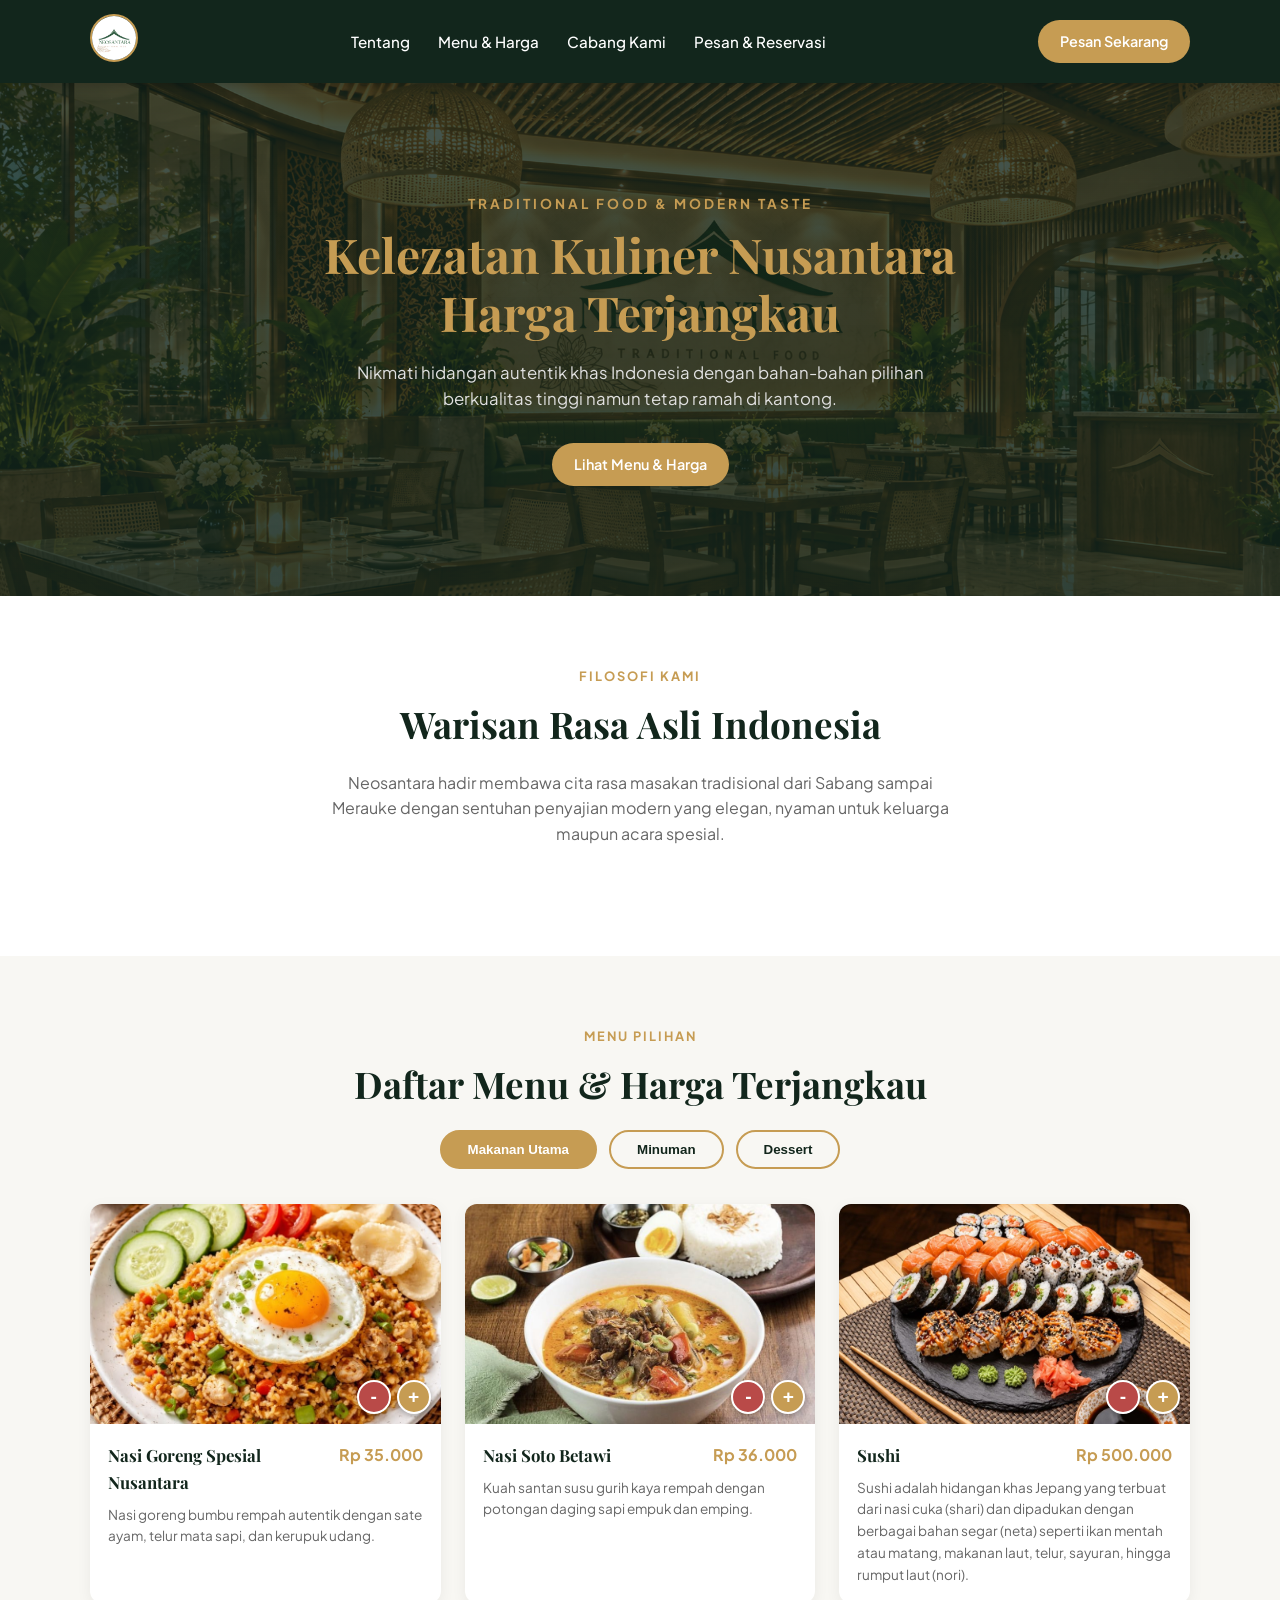
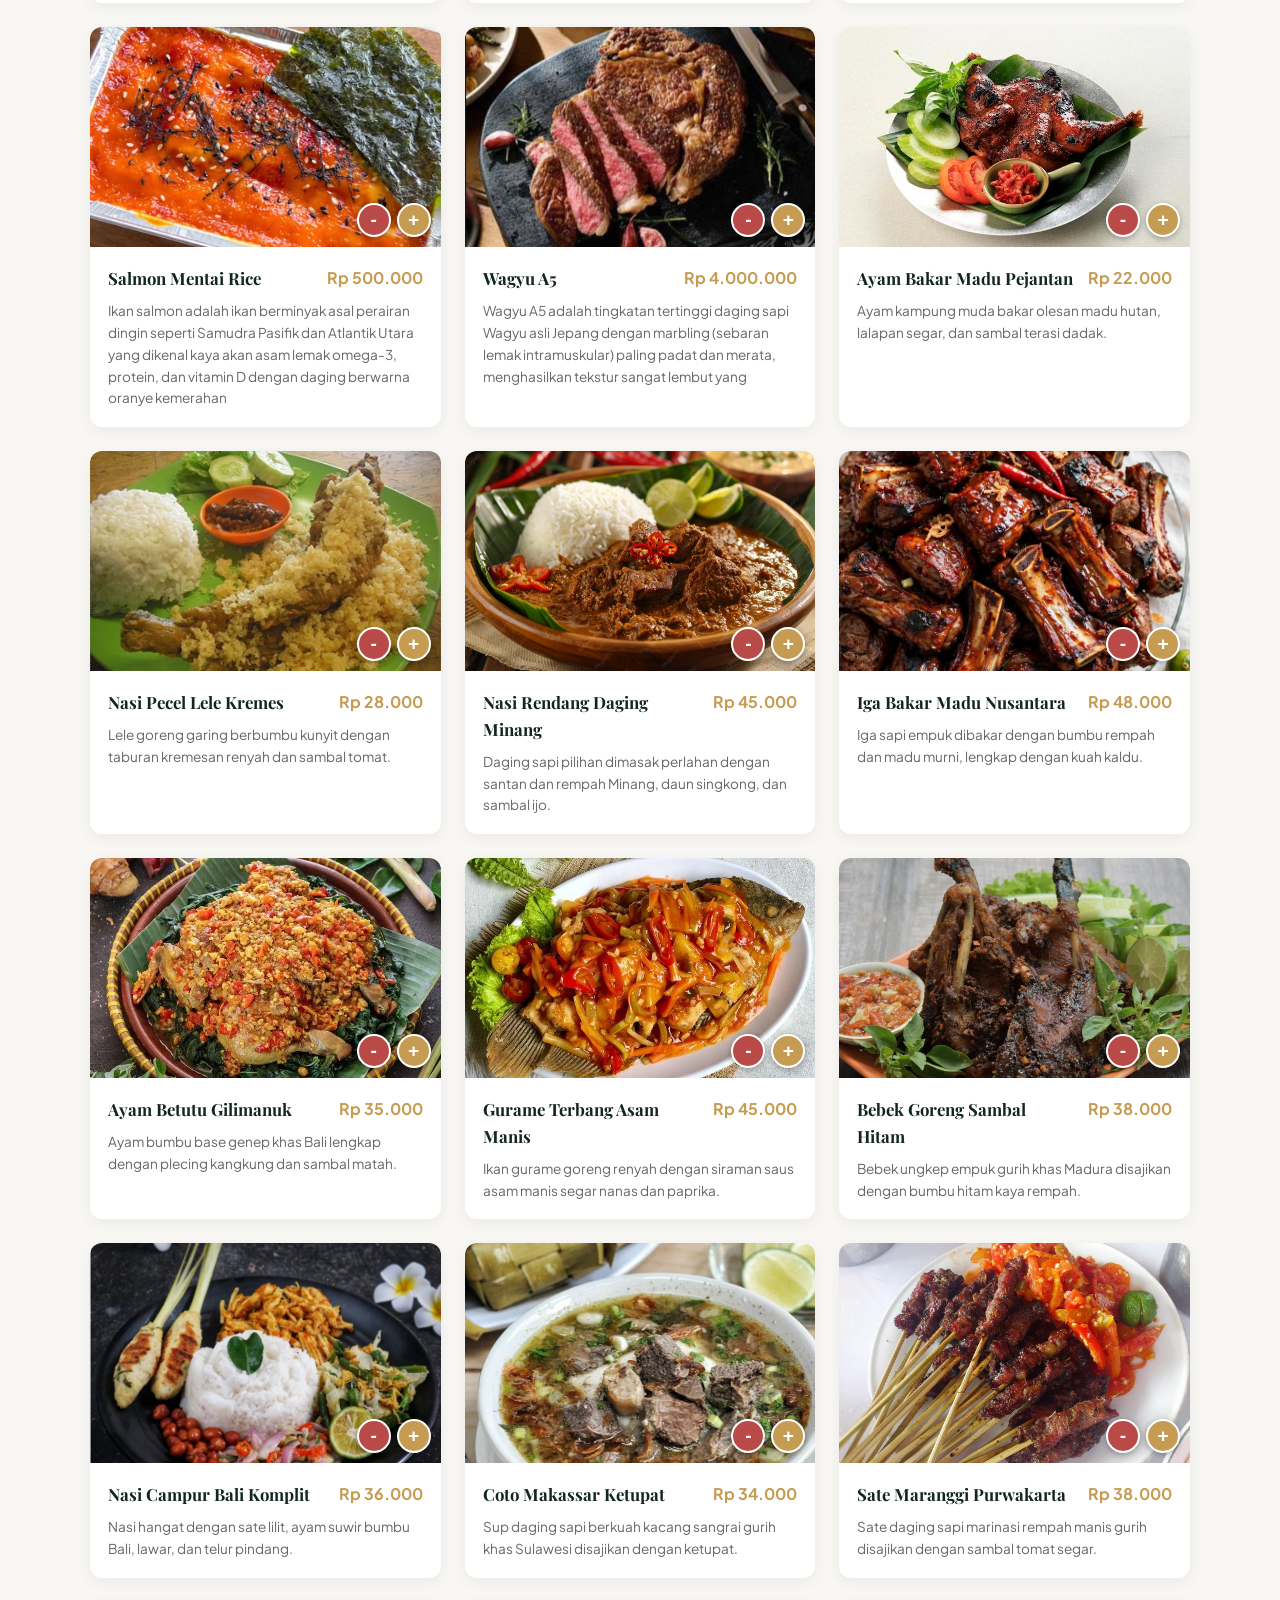
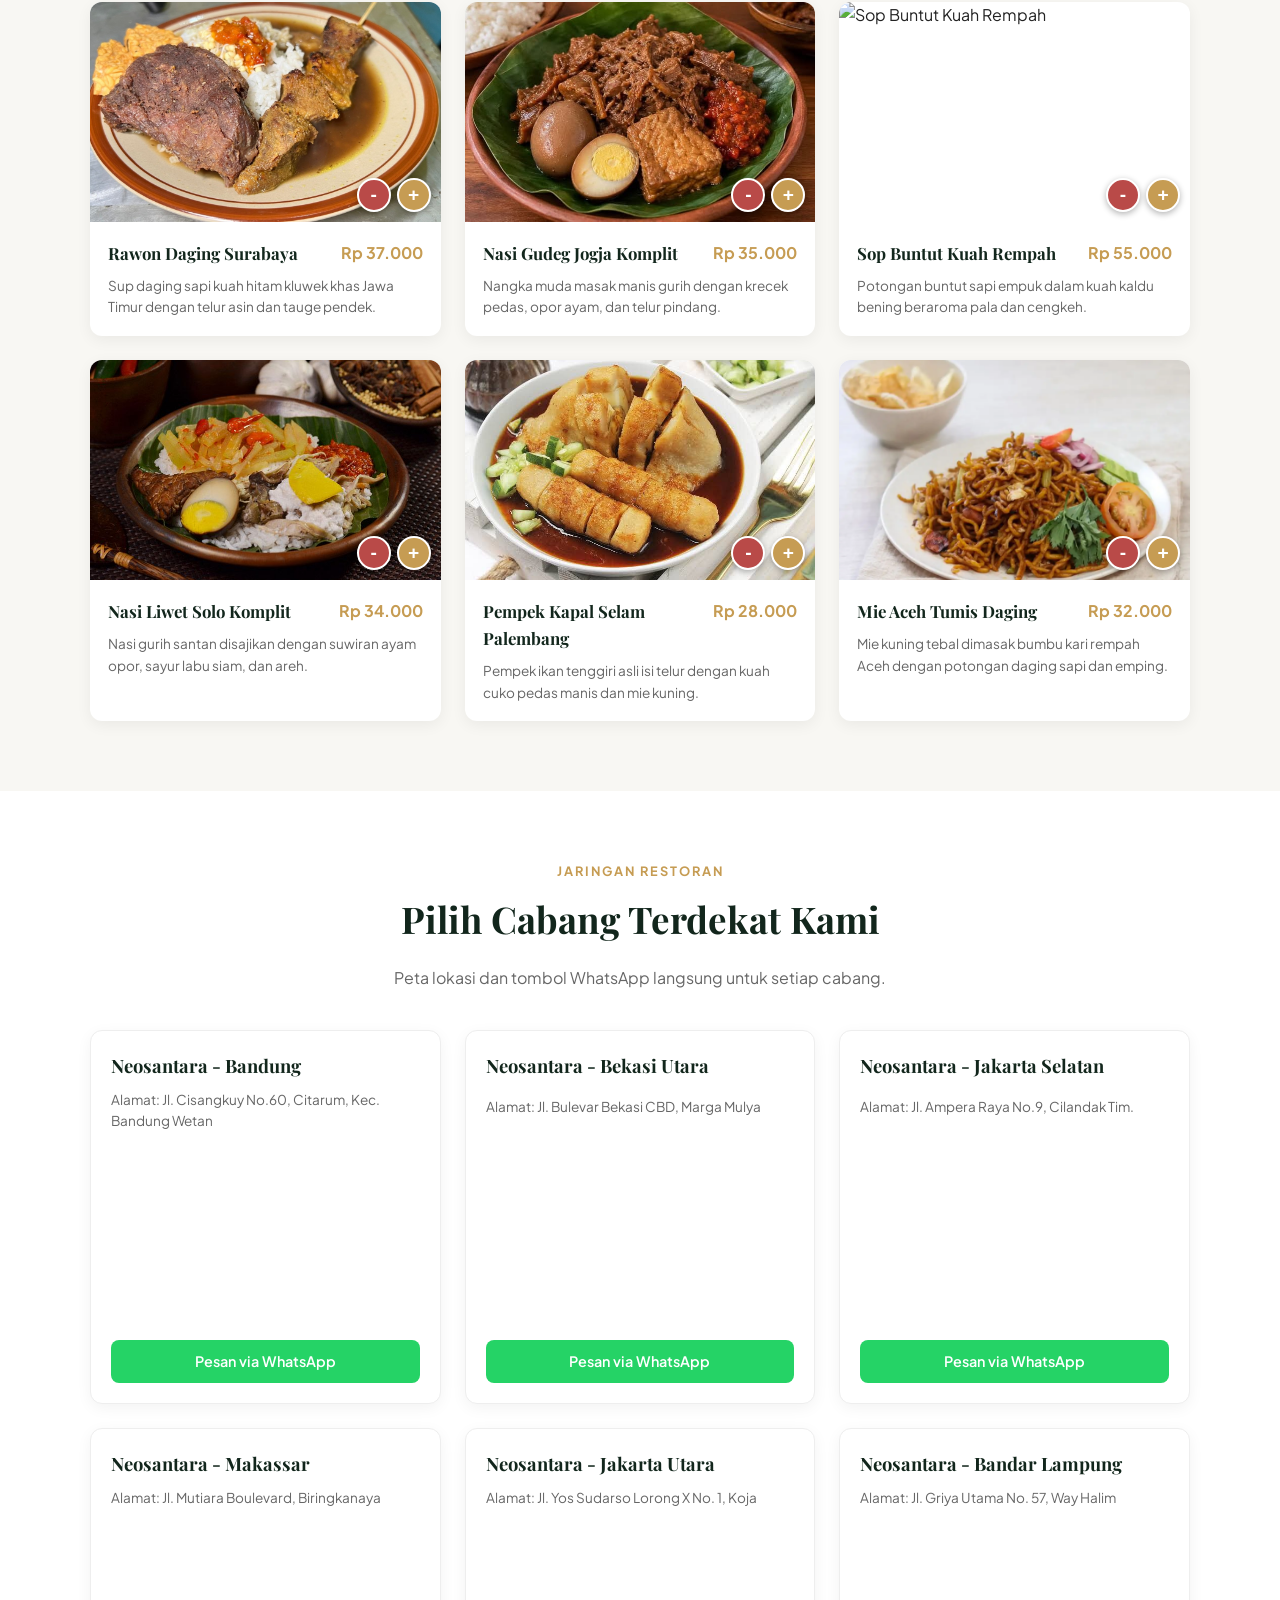
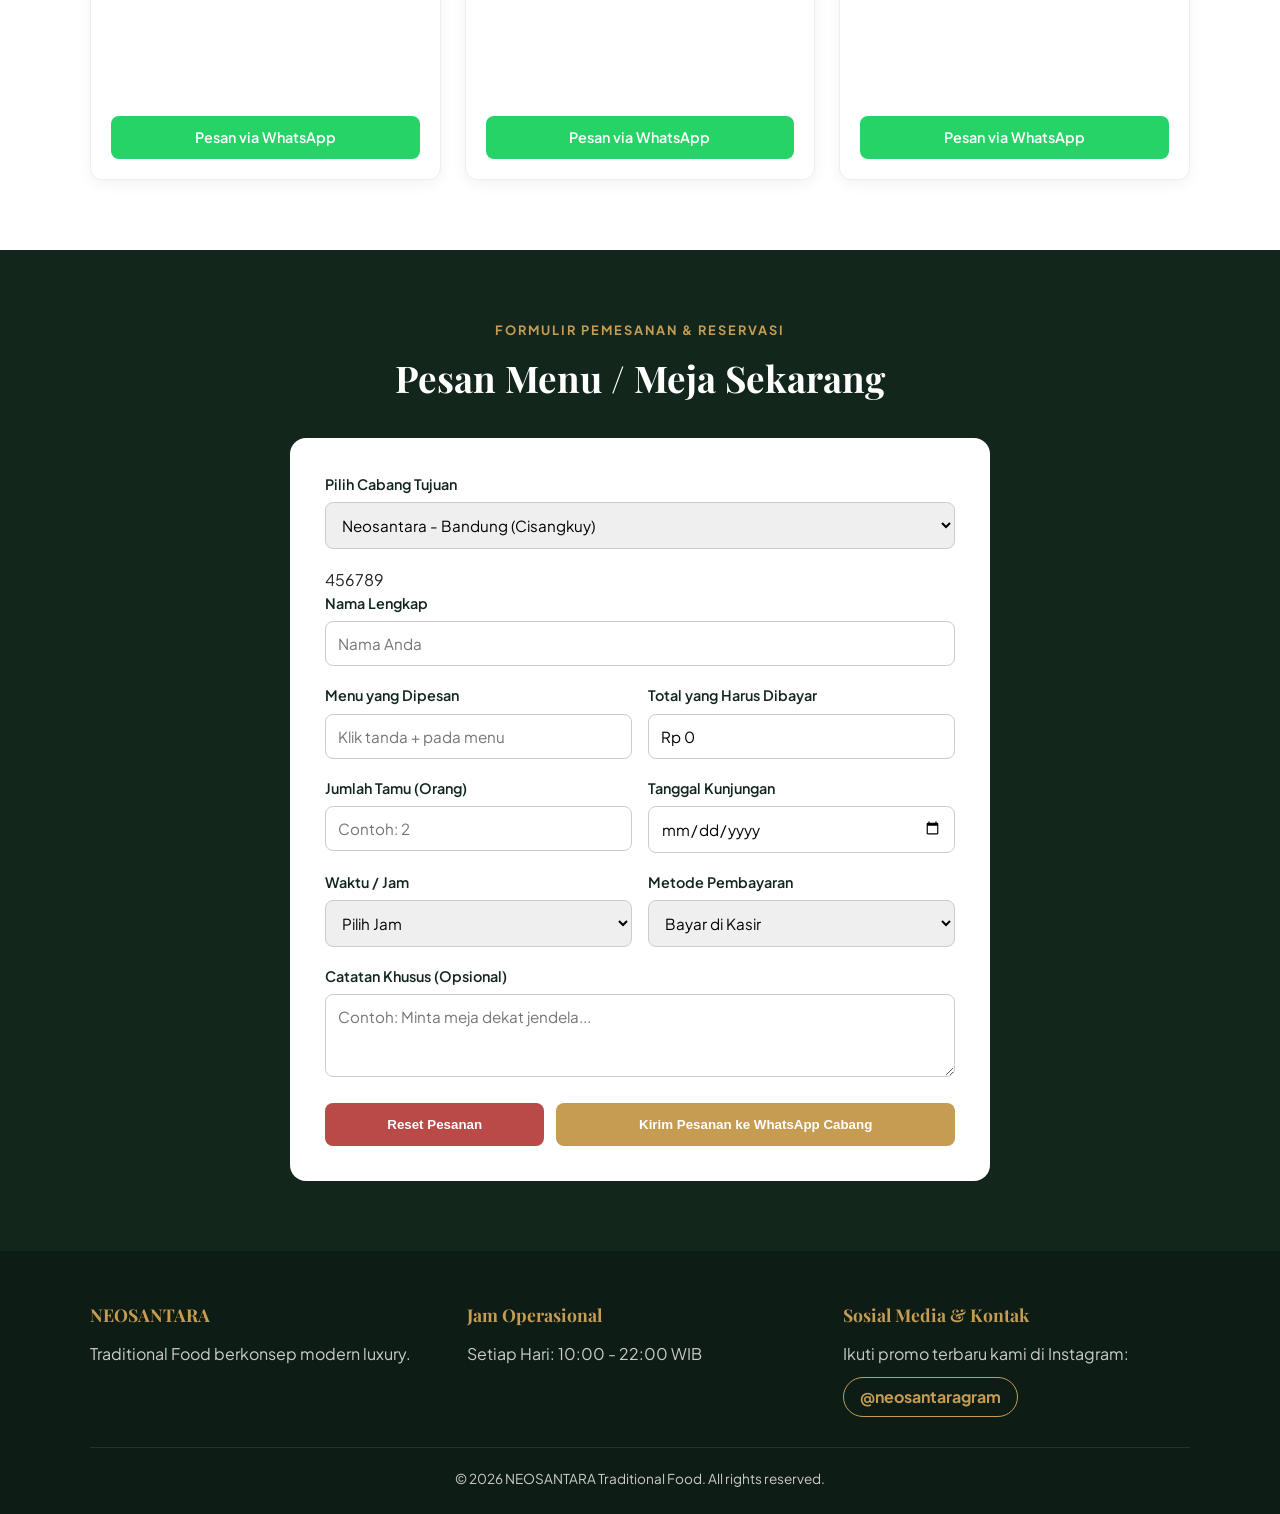
==== commit 789f48f4: "tambah menu baru beserta gambar" ====
--- a/index.html
+++ b/index.html
@@ -86,6 +86,39 @@
                     </div>
                     <div class="menu-card">
                         <div class="img-wrapper">
+                            <img src="Sushi.jpg" alt="Sushi" class="menu-img">
+                            <button type="button" class="btn-minus-img" onclick="kurangMenu('Sushi', 50000)">-</button>
+                            <button type="button" class="btn-plus-img" onclick="pilihMenu('Sushi', 50000)">+</button>
+                        </div>
+                        <div class="menu-info">
+                            <div class="menu-header"><h3 class="menu-title">Sushi</h3><span class="menu-price">Rp 500.000</span></div>
+                            <p class="menu-desc">Sushi adalah hidangan khas Jepang yang terbuat dari nasi cuka (shari) dan dipadukan dengan berbagai bahan segar (neta) seperti ikan mentah atau matang, makanan laut, telur, sayuran, hingga rumput laut (nori).</p>
+                        </div>
+                    </div>
+                                        <div class="menu-card">
+                        <div class="img-wrapper">
+                            <img src="salmon mentai rice.png" alt="Salmon Mentai Rice" class="menu-img">
+                            <button type="button" class="btn-minus-img" onclick="kurangMenu('Salmon Mentai Rice', 500000)">-</button>
+                            <button type="button" class="btn-plus-img" onclick="pilihMenu('Salmon Mentai Rice', 500000)">+</button>
+                        </div>
+                        <div class="menu-info">
+                            <div class="menu-header"><h3 class="menu-title">Salmon Mentai Rice</h3><span class="menu-price">Rp 500.000</span></div>
+                            <p class="menu-desc">Ikan salmon adalah ikan berminyak asal perairan dingin seperti Samudra Pasifik dan Atlantik Utara yang dikenal kaya akan asam lemak omega-3, protein, dan vitamin D dengan daging berwarna oranye kemerahan</p>
+                        </div>
+                    </div>
+                                        <div class="menu-card">
+                        <div class="img-wrapper">
+                            <img src="wagyu.jpg" alt="Wagyu A5" class="menu-img">
+                            <button type="button" class="btn-minus-img" onclick="kurangMenu('Wagyu A5', 4000000)">-</button>
+                            <button type="button" class="btn-plus-img" onclick="pilihMenu('Wagyu A5', 4000000)">+</button>
+                        </div>
+                        <div class="menu-info">
+                            <div class="menu-header"><h3 class="menu-title">Wagyu A5</h3><span class="menu-price">Rp 4.000.000</span></div>
+                            <p class="menu-desc">Wagyu A5 adalah tingkatan tertinggi daging sapi Wagyu asli Jepang dengan marbling (sebaran lemak intramuskular) paling padat dan merata, menghasilkan tekstur sangat lembut yang</p>
+                        </div>
+                    </div>
+                     <div class="menu-card">
+                        <div class="img-wrapper">
                             <img src="ayam bakar.jpg" alt="Ayam Bakar Madu Pejantan" class="menu-img">
                             <button type="button" class="btn-minus-img" onclick="kurangMenu('Ayam Bakar Madu Pejantan', 22000)">-</button>
                             <button type="button" class="btn-plus-img" onclick="pilihMenu('Ayam Bakar Madu Pejantan', 22000)">+</button>
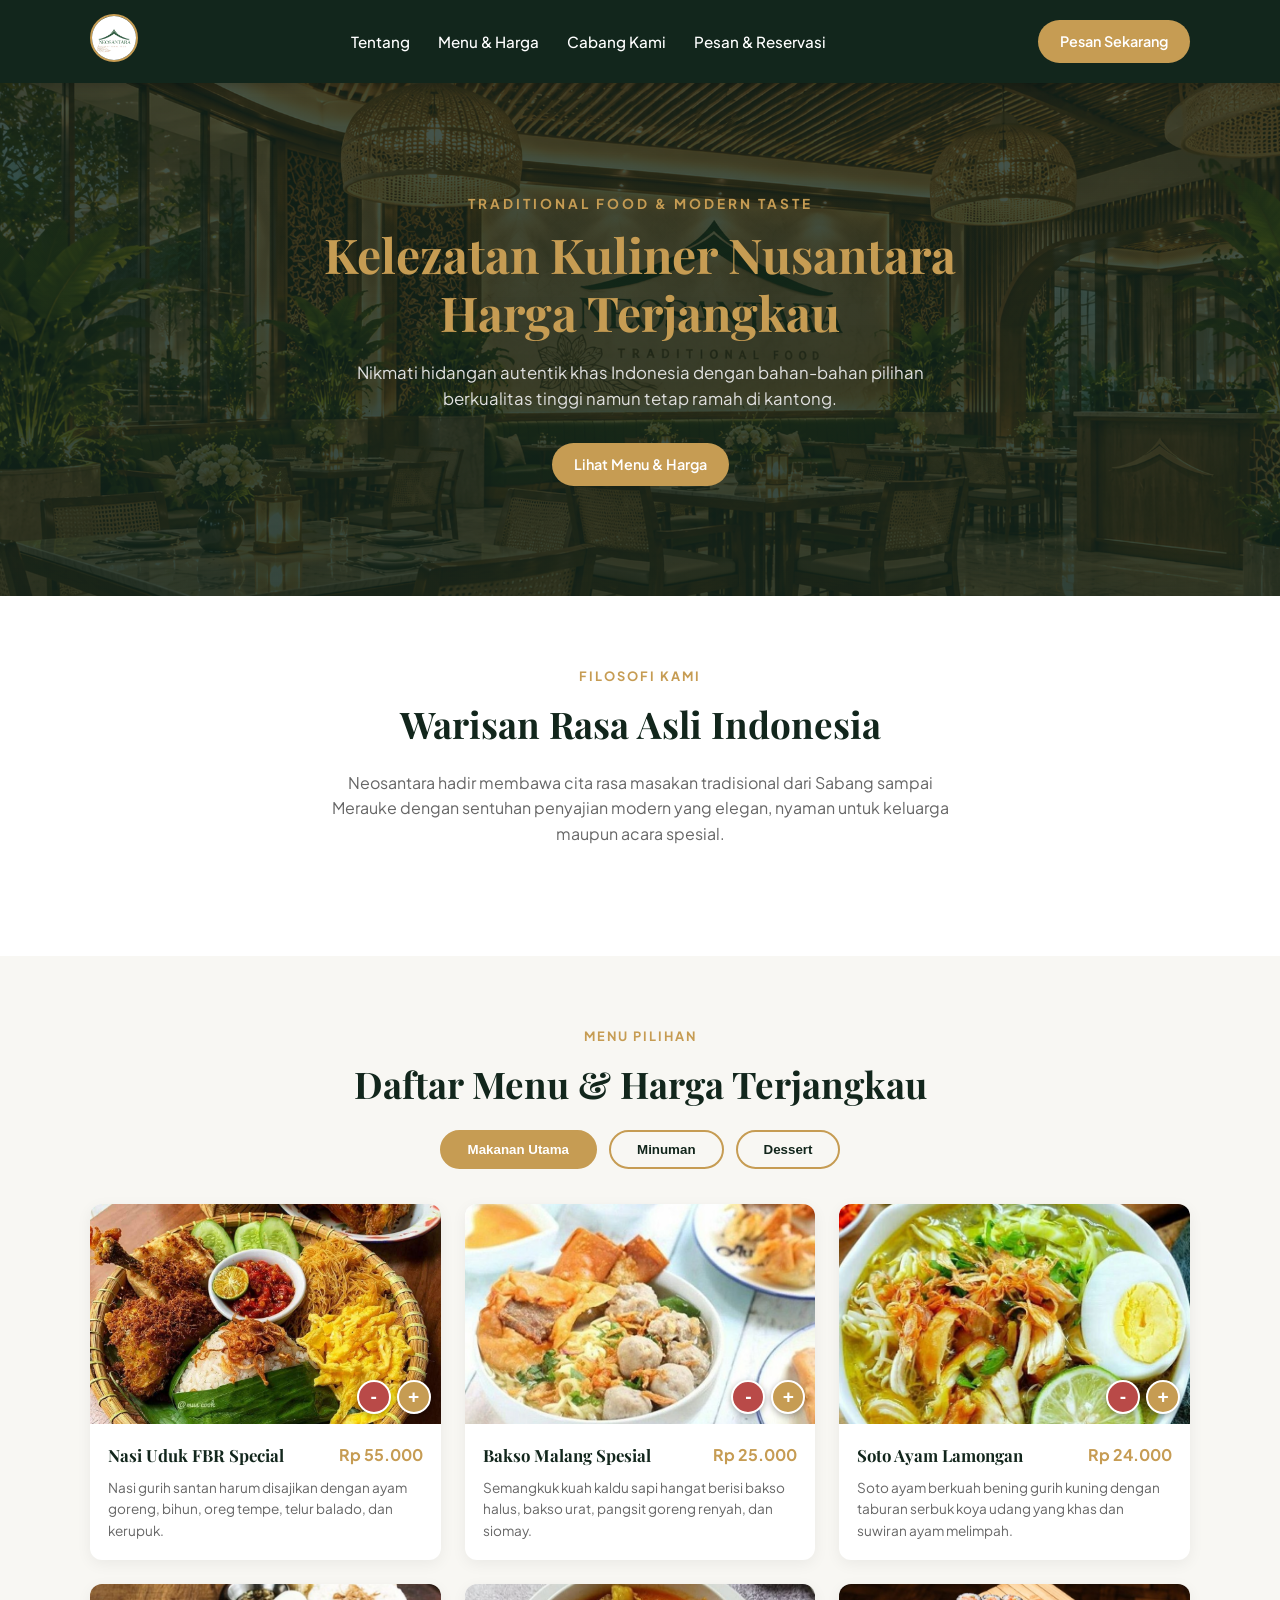
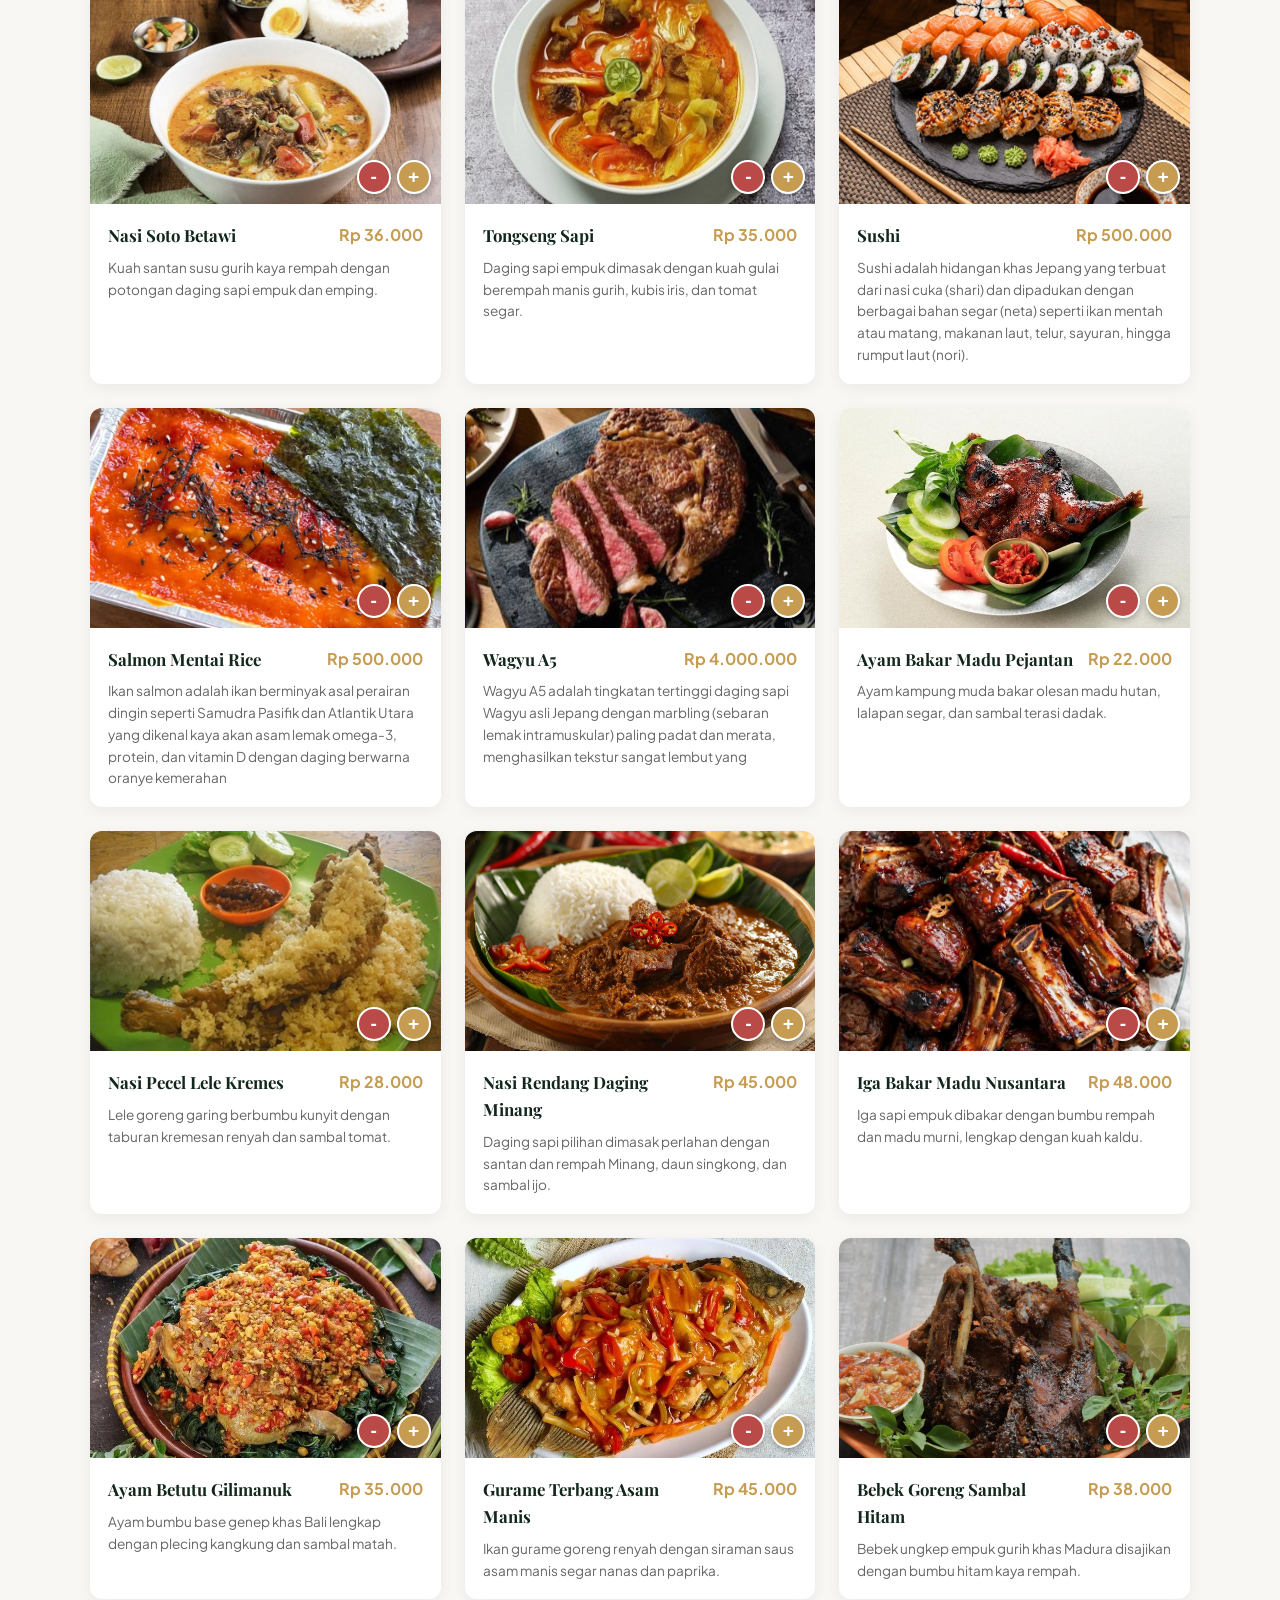
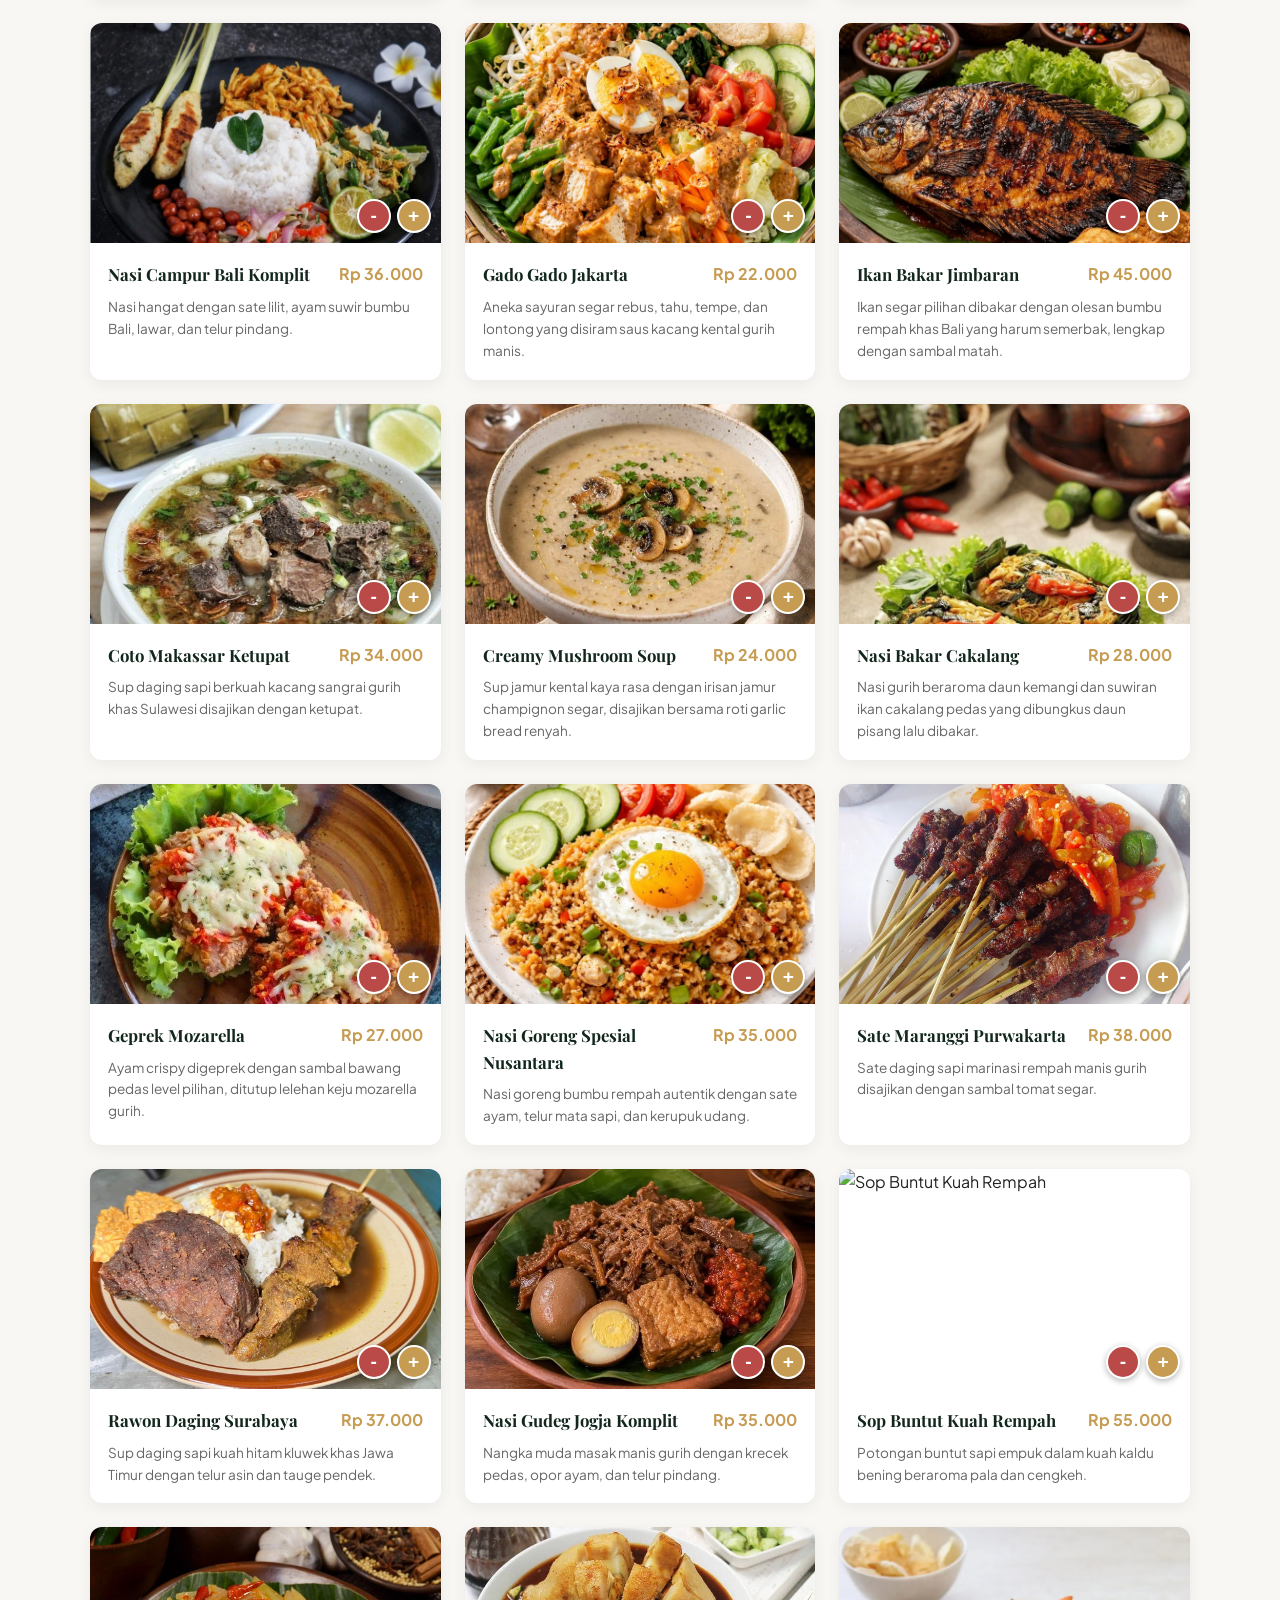
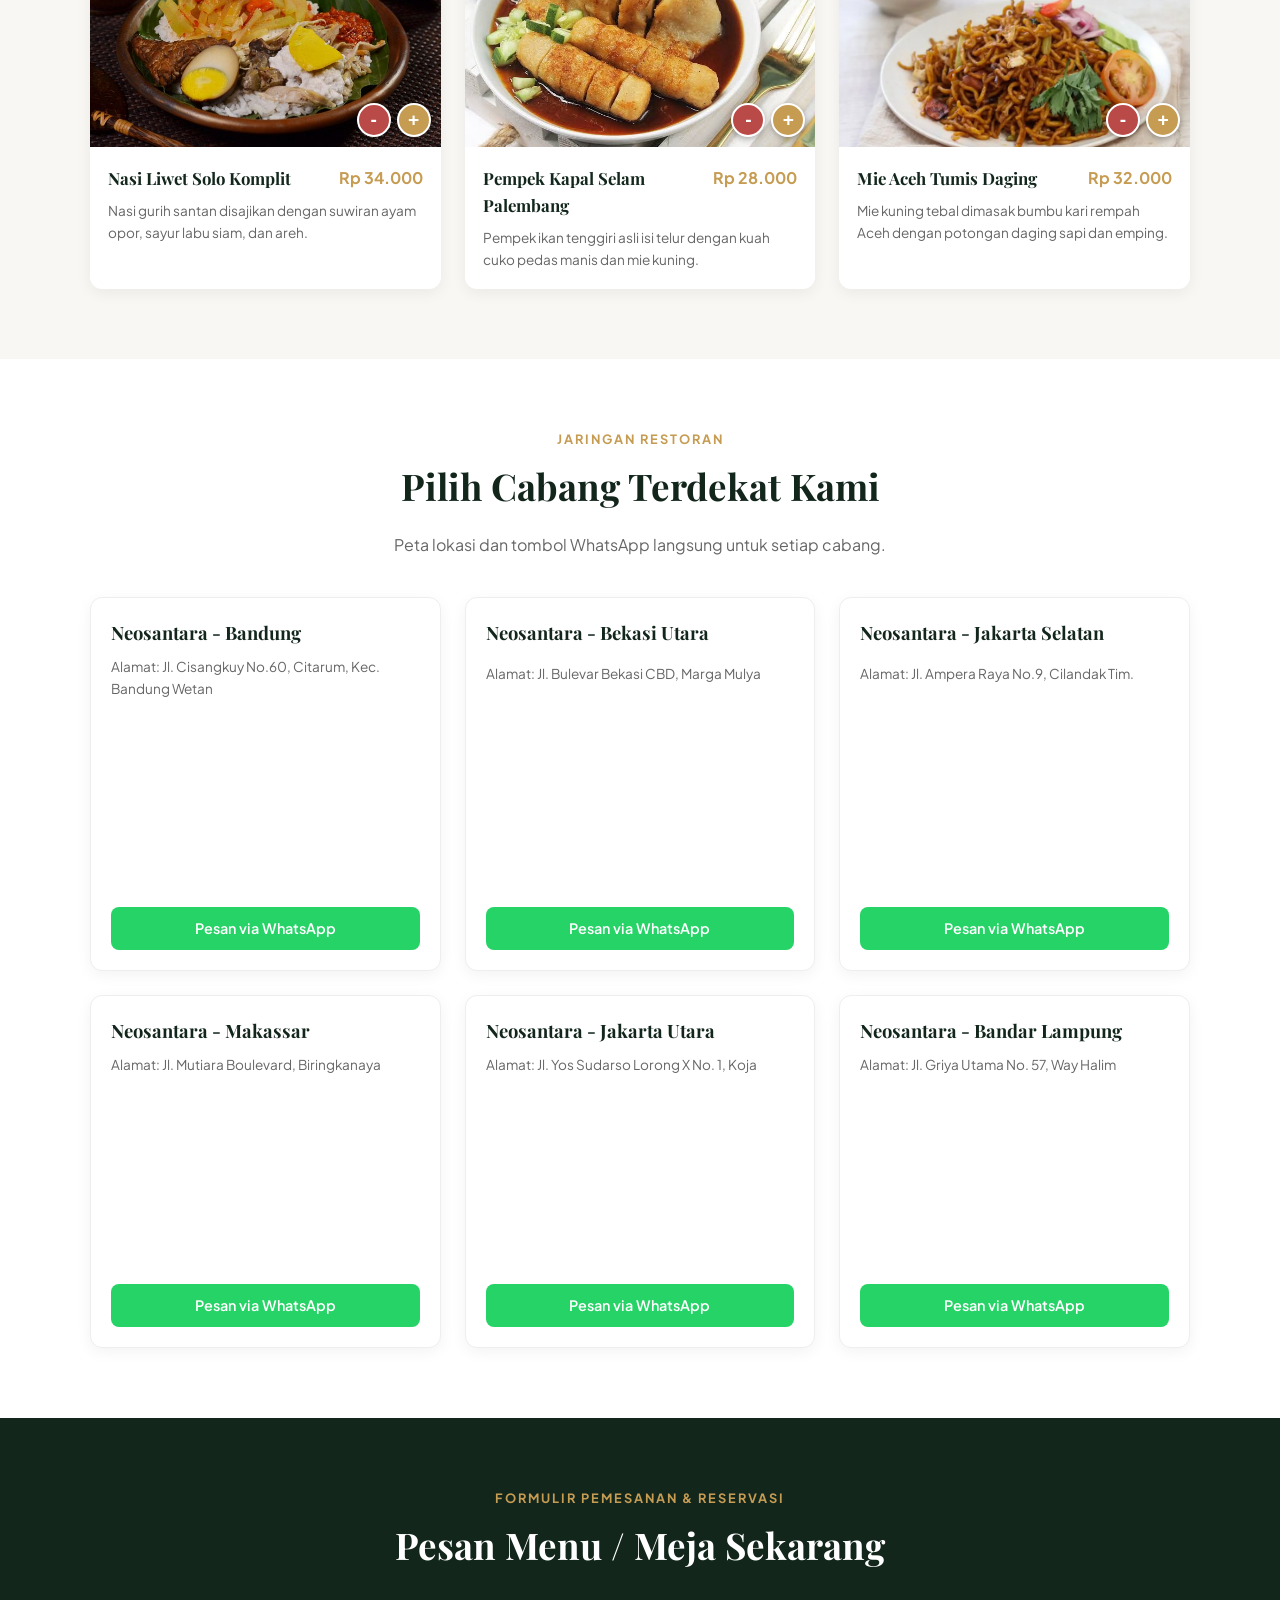
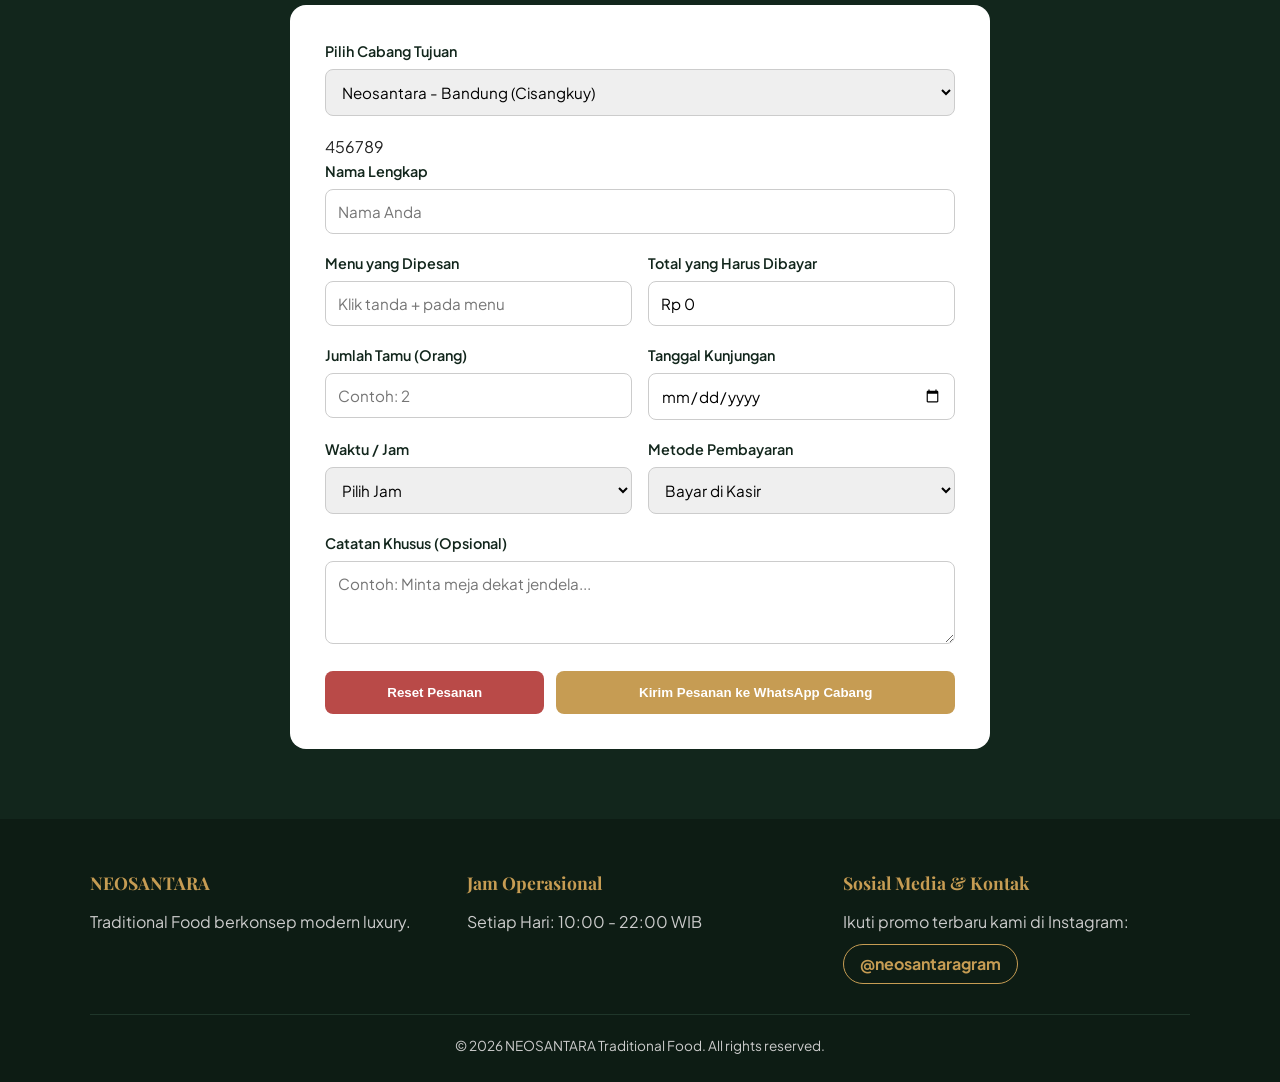
==== commit 649920ae: "perbarui posisi background hero section neosantara" ====
--- a/index.html
+++ b/index.html
@@ -64,6 +64,250 @@
                 <div class="menu-grid">
                     <div class="menu-card">
                         <div class="img-wrapper">
+                            <img src="Nasi Uduk Komplit.jpg" alt="Nasi Uduk FBR Special" class="menu-img">
+                            <button type="button" class="btn-minus-img" onclick="kurangMenu('Nasi Uduk FBR Special', 55000)">-</button>
+                            <button type="button" class="btn-plus-img" onclick="pilihMenu('Nasi Uduk FBR Special', 55000)">+</button>
+                        </div>
+                        <div class="menu-info">
+                            <div class="menu-header"><h3 class="menu-title">Nasi Uduk FBR Special</h3><span class="menu-price">Rp 55.000</span></div>
+                            <p class="menu-desc">Nasi gurih santan harum disajikan dengan ayam goreng, bihun, oreg tempe, telur balado, dan kerupuk.</p>
+                        </div>
+                    </div>
+                    <div class="menu-card">
+                        <div class="img-wrapper">
+                            <img src="Bakso Malang Spesial.jpg" alt="Bakso Malang Spesial" class="menu-img">
+                            <button type="button" class="btn-minus-img" onclick="kurangMenu('Bakso Malang Spesial', 25000)">-</button>
+                            <button type="button" class="btn-plus-img" onclick="pilihMenu('Bakso Malang Spesial', 25000)">+</button>
+                        </div>
+                        <div class="menu-info">
+                            <div class="menu-header"><h3 class="menu-title">Bakso Malang Spesial</h3><span class="menu-price">Rp 25.000</span></div>
+                            <p class="menu-desc">Semangkuk kuah kaldu sapi hangat berisi bakso halus, bakso urat, pangsit goreng renyah, dan siomay.</p>
+                        </div>
+                    </div>
+
+                    <!-- Makanan 23 -->
+                    <div class="menu-card">
+                        <div class="img-wrapper">
+                            <img src="Soto Ayam Lamongan.jpg" alt="Soto Ayam Lamongan" class="menu-img">
+                            <button type="button" class="btn-minus-img" onclick="kurangMenu('Soto Ayam Lamongan', 24000)">-</button>
+                            <button type="button" class="btn-plus-img" onclick="pilihMenu('Soto Ayam Lamongan', 24000)">+</button>
+                        </div>
+                        <div class="menu-info">
+                            <div class="menu-header"><h3 class="menu-title">Soto Ayam Lamongan</h3><span class="menu-price">Rp 24.000</span></div>
+                            <p class="menu-desc">Soto ayam berkuah bening gurih kuning dengan taburan serbuk koya udang yang khas dan suwiran ayam melimpah.</p>
+                        </div>
+                    </div>
+                    <div class="menu-card">
+                        <div class="img-wrapper">
+                            <img src="soto betawi.jpg" alt="Nasi Soto Betawi" class="menu-img">
+                            <button type="button" class="btn-minus-img" onclick="kurangMenu('Nasi Soto Betawi', 36000)">-</button>
+                            <button type="button" class="btn-plus-img" onclick="pilihMenu('Nasi Soto Betawi', 36000)">+</button>
+                        </div>
+                        <div class="menu-info">
+                            <div class="menu-header"><h3 class="menu-title">Nasi Soto Betawi</h3><span class="menu-price">Rp 36.000</span></div>
+                            <p class="menu-desc">Kuah santan susu gurih kaya rempah dengan potongan daging sapi empuk dan emping.</p>
+                        </div>
+                    </div>
+                    <div class="menu-card">
+                        <div class="img-wrapper">
+                            <img src="Tongseng Sapi.jpg" alt="Tongseng Sapi" class="menu-img">
+                            <button type="button" class="btn-minus-img" onclick="kurangMenu('Tongseng Sapi', 35000)">-</button>
+                            <button type="button" class="btn-plus-img" onclick="pilihMenu('Tongseng Sapi', 35000)">+</button>
+                        </div>
+                        <div class="menu-info">
+                            <div class="menu-header"><h3 class="menu-title">Tongseng Sapi</h3><span class="menu-price">Rp 35.000</span></div>
+                            <p class="menu-desc">Daging sapi empuk dimasak dengan kuah gulai berempah manis gurih, kubis iris, dan tomat segar.</p>
+                        </div>
+                    </div>
+                    <div class="menu-card">
+                        <div class="img-wrapper">
+                            <img src="Sushi.jpg" alt="Sushi" class="menu-img">
+                            <button type="button" class="btn-minus-img" onclick="kurangMenu('Sushi', 50000)">-</button>
+                            <button type="button" class="btn-plus-img" onclick="pilihMenu('Sushi', 50000)">+</button>
+                        </div>
+                        <div class="menu-info">
+                            <div class="menu-header"><h3 class="menu-title">Sushi</h3><span class="menu-price">Rp 500.000</span></div>
+                            <p class="menu-desc">Sushi adalah hidangan khas Jepang yang terbuat dari nasi cuka (shari) dan dipadukan dengan berbagai bahan segar (neta) seperti ikan mentah atau matang, makanan laut, telur, sayuran, hingga rumput laut (nori).</p>
+                        </div>
+                    </div>
+                                        <div class="menu-card">
+                        <div class="img-wrapper">
+                            <img src="salmon mentai rice.png" alt="Salmon Mentai Rice" class="menu-img">
+                            <button type="button" class="btn-minus-img" onclick="kurangMenu('Salmon Mentai Rice', 500000)">-</button>
+                            <button type="button" class="btn-plus-img" onclick="pilihMenu('Salmon Mentai Rice', 500000)">+</button>
+                        </div>
+                        <div class="menu-info">
+                            <div class="menu-header"><h3 class="menu-title">Salmon Mentai Rice</h3><span class="menu-price">Rp 500.000</span></div>
+                            <p class="menu-desc">Ikan salmon adalah ikan berminyak asal perairan dingin seperti Samudra Pasifik dan Atlantik Utara yang dikenal kaya akan asam lemak omega-3, protein, dan vitamin D dengan daging berwarna oranye kemerahan</p>
+                        </div>
+                    </div>
+                                        <div class="menu-card">
+                        <div class="img-wrapper">
+                            <img src="wagyu.jpg" alt="Wagyu A5" class="menu-img">
+                            <button type="button" class="btn-minus-img" onclick="kurangMenu('Wagyu A5', 4000000)">-</button>
+                            <button type="button" class="btn-plus-img" onclick="pilihMenu('Wagyu A5', 4000000)">+</button>
+                        </div>
+                        <div class="menu-info">
+                            <div class="menu-header"><h3 class="menu-title">Wagyu A5</h3><span class="menu-price">Rp 4.000.000</span></div>
+                            <p class="menu-desc">Wagyu A5 adalah tingkatan tertinggi daging sapi Wagyu asli Jepang dengan marbling (sebaran lemak intramuskular) paling padat dan merata, menghasilkan tekstur sangat lembut yang</p>
+                        </div>
+                    </div>
+                     <div class="menu-card">
+                        <div class="img-wrapper">
+                            <img src="ayam bakar.jpg" alt="Ayam Bakar Madu Pejantan" class="menu-img">
+                            <button type="button" class="btn-minus-img" onclick="kurangMenu('Ayam Bakar Madu Pejantan', 22000)">-</button>
+                            <button type="button" class="btn-plus-img" onclick="pilihMenu('Ayam Bakar Madu Pejantan', 22000)">+</button>
+                        </div>
+                        <div class="menu-info">
+                            <div class="menu-header"><h3 class="menu-title">Ayam Bakar Madu Pejantan</h3><span class="menu-price">Rp 22.000</span></div>
+                            <p class="menu-desc">Ayam kampung muda bakar olesan madu hutan, lalapan segar, dan sambal terasi dadak.</p>
+                        </div>
+                    </div>
+                    <div class="menu-card">
+                        <div class="img-wrapper">
+                            <img src="lele.jpg" alt="Nasi Pecel Lele Kremes" class="menu-img">
+                            <button type="button" class="btn-minus-img" onclick="kurangMenu('Nasi Pecel Lele Kremes', 28000)">-</button>
+                            <button type="button" class="btn-plus-img" onclick="pilihMenu('Nasi Pecel Lele Kremes', 28000)">+</button>
+                        </div>
+                        <div class="menu-info">
+                            <div class="menu-header"><h3 class="menu-title">Nasi Pecel Lele Kremes</h3><span class="menu-price">Rp 28.000</span></div>
+                            <p class="menu-desc">Lele goreng garing berbumbu kunyit dengan taburan kremesan renyah dan sambal tomat.</p>
+                        </div>
+                    </div>
+                    <div class="menu-card">
+                        <div class="img-wrapper">
+                            <img src="rendang.avif" alt="Nasi Rendang Daging Minang" class="menu-img">
+                            <button type="button" class="btn-minus-img" onclick="kurangMenu('Nasi Rendang Daging Minang', 45000)">-</button>
+                            <button type="button" class="btn-plus-img" onclick="pilihMenu('Nasi Rendang Daging Minang', 45000)">+</button>
+                        </div>
+                        <div class="menu-info">
+                            <div class="menu-header"><h3 class="menu-title">Nasi Rendang Daging Minang</h3><span class="menu-price">Rp 45.000</span></div>
+                            <p class="menu-desc">Daging sapi pilihan dimasak perlahan dengan santan dan rempah Minang, daun singkong, dan sambal ijo.</p>
+                        </div>
+                    </div>
+                    <div class="menu-card">
+                        <div class="img-wrapper">
+                            <img src="iga bakar.jpg" alt="Iga Bakar Madu Nusantara" class="menu-img">
+                            <button type="button" class="btn-minus-img" onclick="kurangMenu('Iga Bakar Madu Nusantara', 48000)">-</button>
+                            <button type="button" class="btn-plus-img" onclick="pilihMenu('Iga Bakar Madu Nusantara', 48000)">+</button>
+                        </div>
+                        <div class="menu-info">
+                            <div class="menu-header"><h3 class="menu-title">Iga Bakar Madu Nusantara</h3><span class="menu-price">Rp 48.000</span></div>
+                            <p class="menu-desc">Iga sapi empuk dibakar dengan bumbu rempah dan madu murni, lengkap dengan kuah kaldu.</p>
+                        </div>
+                    </div>
+                    <div class="menu-card">
+                        <div class="img-wrapper">
+                            <img src="ayam betutu.jpg" alt="Ayam Betutu Gilimanuk" class="menu-img">
+                            <button type="button" class="btn-minus-img" onclick="kurangMenu('Ayam Betutu Gilimanuk', 35000)">-</button>
+                            <button type="button" class="btn-plus-img" onclick="pilihMenu('Ayam Betutu Gilimanuk', 35000)">+</button>
+                        </div>
+                        <div class="menu-info">
+                            <div class="menu-header"><h3 class="menu-title">Ayam Betutu Gilimanuk</h3><span class="menu-price">Rp 35.000</span></div>
+                            <p class="menu-desc">Ayam bumbu base genep khas Bali lengkap dengan plecing kangkung dan sambal matah.</p>
+                        </div>
+                    </div>
+                    <div class="menu-card">
+                        <div class="img-wrapper">
+                            <img src="gurame asam manis.jpg" alt="Gurame Terbang Asam Manis" class="menu-img">
+                            <button type="button" class="btn-minus-img" onclick="kurangMenu('Gurame Terbang Asam Manis', 45000)">-</button>
+                            <button type="button" class="btn-plus-img" onclick="pilihMenu('Gurame Terbang Asam Manis', 45000)">+</button>
+                        </div>
+                        <div class="menu-info">
+                            <div class="menu-header"><h3 class="menu-title">Gurame Terbang Asam Manis</h3><span class="menu-price">Rp 45.000</span></div>
+                            <p class="menu-desc">Ikan gurame goreng renyah dengan siraman saus asam manis segar nanas dan paprika.</p>
+                        </div>
+                    </div>
+                    <div class="menu-card">
+                        <div class="img-wrapper">
+                            <img src="bebek goreng.jpg" alt="Bebek Goreng Sambal Hitam" class="menu-img">
+                            <button type="button" class="btn-minus-img" onclick="kurangMenu('Bebek Goreng Sambal Hitam', 38000)">-</button>
+                            <button type="button" class="btn-plus-img" onclick="pilihMenu('Bebek Goreng Sambal Hitam', 38000)">+</button>
+                        </div>
+                        <div class="menu-info">
+                            <div class="menu-header"><h3 class="menu-title">Bebek Goreng Sambal Hitam</h3><span class="menu-price">Rp 38.000</span></div>
+                            <p class="menu-desc">Bebek ungkep empuk gurih khas Madura disajikan dengan bumbu hitam kaya rempah.</p>
+                        </div>
+                    </div>
+                    <div class="menu-card">
+                        <div class="img-wrapper">
+                            <img src="nasi campur bali.jpg" alt="Nasi Campur Bali Komplit" class="menu-img">
+                            <button type="button" class="btn-minus-img" onclick="kurangMenu('Nasi Campur Bali Komplit', 36000)">-</button>
+                            <button type="button" class="btn-plus-img" onclick="pilihMenu('Nasi Campur Bali Komplit', 36000)">+</button>
+                        </div>
+                        <div class="menu-info">
+                            <div class="menu-header"><h3 class="menu-title">Nasi Campur Bali Komplit</h3><span class="menu-price">Rp 36.000</span></div>
+                            <p class="menu-desc">Nasi hangat dengan sate lilit, ayam suwir bumbu Bali, lawar, dan telur pindang.</p>
+                        </div>
+                    </div>
+                    <div class="menu-card">
+                        <div class="img-wrapper">
+                            <img src="Gado Gado Jakarta.jpg" alt="Gado Gado Jakarta" class="menu-img">
+                            <button type="button" class="btn-minus-img" onclick="kurangMenu('Gado Gado Jakarta', 22000)">-</button>
+                            <button type="button" class="btn-plus-img" onclick="pilihMenu('Gado Gado Jakarta', 22000)">+</button>
+                        </div>
+                        <div class="menu-info">
+                            <div class="menu-header"><h3 class="menu-title">Gado Gado Jakarta</h3><span class="menu-price">Rp 22.000</span></div>
+                            <p class="menu-desc">Aneka sayuran segar rebus, tahu, tempe, dan lontong yang disiram saus kacang kental gurih manis.</p>
+                        </div>
+                    </div>
+                    <div class="menu-card">
+                        <div class="img-wrapper">
+                            <img src="Ikan Bakar Jimbaran.jpg" alt="Ikan Bakar Jimbaran" class="menu-img">
+                            <button type="button" class="btn-minus-img" onclick="kurangMenu('Ikan Bakar Jimbaran', 45000)">-</button>
+                            <button type="button" class="btn-plus-img" onclick="pilihMenu('Ikan Bakar Jimbaran', 45000)">+</button>
+                        </div>
+                        <div class="menu-info">
+                            <div class="menu-header"><h3 class="menu-title">Ikan Bakar Jimbaran</h3><span class="menu-price">Rp 45.000</span></div>
+                            <p class="menu-desc">Ikan segar pilihan dibakar dengan olesan bumbu rempah khas Bali yang harum semerbak, lengkap dengan sambal matah.</p>
+                        </div>
+                    </div>
+                    <div class="menu-card">
+                        <div class="img-wrapper">
+                            <img src="coto makassar.jpg" alt="Coto Makassar Ketupat" class="menu-img">
+                            <button type="button" class="btn-minus-img" onclick="kurangMenu('Coto Makassar Ketupat', 34000)">-</button>
+                            <button type="button" class="btn-plus-img" onclick="pilihMenu('Coto Makassar Ketupat', 34000)">+</button>
+                        </div>
+                        <div class="menu-info">
+                            <div class="menu-header"><h3 class="menu-title">Coto Makassar Ketupat</h3><span class="menu-price">Rp 34.000</span></div>
+                            <p class="menu-desc">Sup daging sapi berkuah kacang sangrai gurih khas Sulawesi disajikan dengan ketupat.</p>
+                        </div>
+                    </div>
+                    <div class="menu-card">
+                        <div class="img-wrapper">
+                            <img src="Creamy Mushroom Soup..jpg" alt="Creamy Mushroom Soup" class="menu-img">
+                            <button type="button" class="btn-minus-img" onclick="kurangMenu('Creamy Mushroom Soup', 24000)">-</button>
+                            <button type="button" class="btn-plus-img" onclick="pilihMenu('Creamy Mushroom Soup', 24000)">+</button>
+                        </div>
+                        <div class="menu-info">
+                            <div class="menu-header"><h3 class="menu-title">Creamy Mushroom Soup</h3><span class="menu-price">Rp 24.000</span></div>
+                            <p class="menu-desc">Sup jamur kental kaya rasa dengan irisan jamur champignon segar, disajikan bersama roti garlic bread renyah.</p>
+                        </div>
+                    </div>
+                    <div class="menu-card">
+                        <div class="img-wrapper">
+                            <img src="Nasi Bakar Cakalang.jpg" alt="Nasi Bakar Cakalang" class="menu-img">
+                            <button type="button" class="btn-minus-img" onclick="kurangMenu('Nasi Bakar Cakalang', 28000)">-</button>
+                            <button type="button" class="btn-plus-img" onclick="pilihMenu('Nasi Bakar Cakalang', 28000)">+</button>
+                        </div>
+                        <div class="menu-info">
+                            <div class="menu-header"><h3 class="menu-title">Nasi Bakar Cakalang</h3><span class="menu-price">Rp 28.000</span></div>
+                            <p class="menu-desc">Nasi gurih beraroma daun kemangi dan suwiran ikan cakalang pedas yang dibungkus daun pisang lalu dibakar.</p>
+                        </div>
+                    </div>
+                    <div class="menu-card">
+                        <div class="img-wrapper">
+                            <img src="Geprek Mozarella.jpg" alt="Geprek Mozarella" class="menu-img">
+                            <button type="button" class="btn-minus-img" onclick="kurangMenu('Geprek Mozarella', 27000)">-</button>
+                            <button type="button" class="btn-plus-img" onclick="pilihMenu('Geprek Mozarella', 27000)">+</button>
+                        </div>
+                        <div class="menu-info">
+                            <div class="menu-header"><h3 class="menu-title">Geprek Mozarella</h3><span class="menu-price">Rp 27.000</span></div>
+                            <p class="menu-desc">Ayam crispy digeprek dengan sambal bawang pedas level pilihan, ditutup lelehan keju mozarella gurih.</p>
+                        </div>
+                    </div>
+                    <div class="menu-card">
+                        <div class="img-wrapper">
                             <img src="nasi goreng.jpg" alt="Nasi Goreng Spesial Nusantara" class="menu-img">
                             <button type="button" class="btn-minus-img" onclick="kurangMenu('Nasi Goreng Spesial Nusantara', 35000)">-</button>
                             <button type="button" class="btn-plus-img" onclick="pilihMenu('Nasi Goreng Spesial Nusantara', 35000)">+</button>
@@ -75,149 +319,6 @@
                     </div>
                     <div class="menu-card">
                         <div class="img-wrapper">
-                            <img src="soto betawi.jpg" alt="Nasi Soto Betawi" class="menu-img">
-                            <button type="button" class="btn-minus-img" onclick="kurangMenu('Nasi Soto Betawi', 36000)">-</button>
-                            <button type="button" class="btn-plus-img" onclick="pilihMenu('Nasi Soto Betawi', 36000)">+</button>
-                        </div>
-                        <div class="menu-info">
-                            <div class="menu-header"><h3 class="menu-title">Nasi Soto Betawi</h3><span class="menu-price">Rp 36.000</span></div>
-                            <p class="menu-desc">Kuah santan susu gurih kaya rempah dengan potongan daging sapi empuk dan emping.</p>
-                        </div>
-                    </div>
-                    <div class="menu-card">
-                        <div class="img-wrapper">
-                            <img src="Sushi.jpg" alt="Sushi" class="menu-img">
-                            <button type="button" class="btn-minus-img" onclick="kurangMenu('Sushi', 50000)">-</button>
-                            <button type="button" class="btn-plus-img" onclick="pilihMenu('Sushi', 50000)">+</button>
-                        </div>
-                        <div class="menu-info">
-                            <div class="menu-header"><h3 class="menu-title">Sushi</h3><span class="menu-price">Rp 500.000</span></div>
-                            <p class="menu-desc">Sushi adalah hidangan khas Jepang yang terbuat dari nasi cuka (shari) dan dipadukan dengan berbagai bahan segar (neta) seperti ikan mentah atau matang, makanan laut, telur, sayuran, hingga rumput laut (nori).</p>
-                        </div>
-                    </div>
-                                        <div class="menu-card">
-                        <div class="img-wrapper">
-                            <img src="salmon mentai rice.png" alt="Salmon Mentai Rice" class="menu-img">
-                            <button type="button" class="btn-minus-img" onclick="kurangMenu('Salmon Mentai Rice', 500000)">-</button>
-                            <button type="button" class="btn-plus-img" onclick="pilihMenu('Salmon Mentai Rice', 500000)">+</button>
-                        </div>
-                        <div class="menu-info">
-                            <div class="menu-header"><h3 class="menu-title">Salmon Mentai Rice</h3><span class="menu-price">Rp 500.000</span></div>
-                            <p class="menu-desc">Ikan salmon adalah ikan berminyak asal perairan dingin seperti Samudra Pasifik dan Atlantik Utara yang dikenal kaya akan asam lemak omega-3, protein, dan vitamin D dengan daging berwarna oranye kemerahan</p>
-                        </div>
-                    </div>
-                                        <div class="menu-card">
-                        <div class="img-wrapper">
-                            <img src="wagyu.jpg" alt="Wagyu A5" class="menu-img">
-                            <button type="button" class="btn-minus-img" onclick="kurangMenu('Wagyu A5', 4000000)">-</button>
-                            <button type="button" class="btn-plus-img" onclick="pilihMenu('Wagyu A5', 4000000)">+</button>
-                        </div>
-                        <div class="menu-info">
-                            <div class="menu-header"><h3 class="menu-title">Wagyu A5</h3><span class="menu-price">Rp 4.000.000</span></div>
-                            <p class="menu-desc">Wagyu A5 adalah tingkatan tertinggi daging sapi Wagyu asli Jepang dengan marbling (sebaran lemak intramuskular) paling padat dan merata, menghasilkan tekstur sangat lembut yang</p>
-                        </div>
-                    </div>
-                     <div class="menu-card">
-                        <div class="img-wrapper">
-                            <img src="ayam bakar.jpg" alt="Ayam Bakar Madu Pejantan" class="menu-img">
-                            <button type="button" class="btn-minus-img" onclick="kurangMenu('Ayam Bakar Madu Pejantan', 22000)">-</button>
-                            <button type="button" class="btn-plus-img" onclick="pilihMenu('Ayam Bakar Madu Pejantan', 22000)">+</button>
-                        </div>
-                        <div class="menu-info">
-                            <div class="menu-header"><h3 class="menu-title">Ayam Bakar Madu Pejantan</h3><span class="menu-price">Rp 22.000</span></div>
-                            <p class="menu-desc">Ayam kampung muda bakar olesan madu hutan, lalapan segar, dan sambal terasi dadak.</p>
-                        </div>
-                    </div>
-                    <div class="menu-card">
-                        <div class="img-wrapper">
-                            <img src="lele.jpg" alt="Nasi Pecel Lele Kremes" class="menu-img">
-                            <button type="button" class="btn-minus-img" onclick="kurangMenu('Nasi Pecel Lele Kremes', 28000)">-</button>
-                            <button type="button" class="btn-plus-img" onclick="pilihMenu('Nasi Pecel Lele Kremes', 28000)">+</button>
-                        </div>
-                        <div class="menu-info">
-                            <div class="menu-header"><h3 class="menu-title">Nasi Pecel Lele Kremes</h3><span class="menu-price">Rp 28.000</span></div>
-                            <p class="menu-desc">Lele goreng garing berbumbu kunyit dengan taburan kremesan renyah dan sambal tomat.</p>
-                        </div>
-                    </div>
-                    <div class="menu-card">
-                        <div class="img-wrapper">
-                            <img src="rendang.avif" alt="Nasi Rendang Daging Minang" class="menu-img">
-                            <button type="button" class="btn-minus-img" onclick="kurangMenu('Nasi Rendang Daging Minang', 45000)">-</button>
-                            <button type="button" class="btn-plus-img" onclick="pilihMenu('Nasi Rendang Daging Minang', 45000)">+</button>
-                        </div>
-                        <div class="menu-info">
-                            <div class="menu-header"><h3 class="menu-title">Nasi Rendang Daging Minang</h3><span class="menu-price">Rp 45.000</span></div>
-                            <p class="menu-desc">Daging sapi pilihan dimasak perlahan dengan santan dan rempah Minang, daun singkong, dan sambal ijo.</p>
-                        </div>
-                    </div>
-                    <div class="menu-card">
-                        <div class="img-wrapper">
-                            <img src="iga bakar.jpg" alt="Iga Bakar Madu Nusantara" class="menu-img">
-                            <button type="button" class="btn-minus-img" onclick="kurangMenu('Iga Bakar Madu Nusantara', 48000)">-</button>
-                            <button type="button" class="btn-plus-img" onclick="pilihMenu('Iga Bakar Madu Nusantara', 48000)">+</button>
-                        </div>
-                        <div class="menu-info">
-                            <div class="menu-header"><h3 class="menu-title">Iga Bakar Madu Nusantara</h3><span class="menu-price">Rp 48.000</span></div>
-                            <p class="menu-desc">Iga sapi empuk dibakar dengan bumbu rempah dan madu murni, lengkap dengan kuah kaldu.</p>
-                        </div>
-                    </div>
-                    <div class="menu-card">
-                        <div class="img-wrapper">
-                            <img src="ayam betutu.jpg" alt="Ayam Betutu Gilimanuk" class="menu-img">
-                            <button type="button" class="btn-minus-img" onclick="kurangMenu('Ayam Betutu Gilimanuk', 35000)">-</button>
-                            <button type="button" class="btn-plus-img" onclick="pilihMenu('Ayam Betutu Gilimanuk', 35000)">+</button>
-                        </div>
-                        <div class="menu-info">
-                            <div class="menu-header"><h3 class="menu-title">Ayam Betutu Gilimanuk</h3><span class="menu-price">Rp 35.000</span></div>
-                            <p class="menu-desc">Ayam bumbu base genep khas Bali lengkap dengan plecing kangkung dan sambal matah.</p>
-                        </div>
-                    </div>
-                    <div class="menu-card">
-                        <div class="img-wrapper">
-                            <img src="gurame asam manis.jpg" alt="Gurame Terbang Asam Manis" class="menu-img">
-                            <button type="button" class="btn-minus-img" onclick="kurangMenu('Gurame Terbang Asam Manis', 45000)">-</button>
-                            <button type="button" class="btn-plus-img" onclick="pilihMenu('Gurame Terbang Asam Manis', 45000)">+</button>
-                        </div>
-                        <div class="menu-info">
-                            <div class="menu-header"><h3 class="menu-title">Gurame Terbang Asam Manis</h3><span class="menu-price">Rp 45.000</span></div>
-                            <p class="menu-desc">Ikan gurame goreng renyah dengan siraman saus asam manis segar nanas dan paprika.</p>
-                        </div>
-                    </div>
-                    <div class="menu-card">
-                        <div class="img-wrapper">
-                            <img src="bebek goreng.jpg" alt="Bebek Goreng Sambal Hitam" class="menu-img">
-                            <button type="button" class="btn-minus-img" onclick="kurangMenu('Bebek Goreng Sambal Hitam', 38000)">-</button>
-                            <button type="button" class="btn-plus-img" onclick="pilihMenu('Bebek Goreng Sambal Hitam', 38000)">+</button>
-                        </div>
-                        <div class="menu-info">
-                            <div class="menu-header"><h3 class="menu-title">Bebek Goreng Sambal Hitam</h3><span class="menu-price">Rp 38.000</span></div>
-                            <p class="menu-desc">Bebek ungkep empuk gurih khas Madura disajikan dengan bumbu hitam kaya rempah.</p>
-                        </div>
-                    </div>
-                    <div class="menu-card">
-                        <div class="img-wrapper">
-                            <img src="nasi campur bali.jpg" alt="Nasi Campur Bali Komplit" class="menu-img">
-                            <button type="button" class="btn-minus-img" onclick="kurangMenu('Nasi Campur Bali Komplit', 36000)">-</button>
-                            <button type="button" class="btn-plus-img" onclick="pilihMenu('Nasi Campur Bali Komplit', 36000)">+</button>
-                        </div>
-                        <div class="menu-info">
-                            <div class="menu-header"><h3 class="menu-title">Nasi Campur Bali Komplit</h3><span class="menu-price">Rp 36.000</span></div>
-                            <p class="menu-desc">Nasi hangat dengan sate lilit, ayam suwir bumbu Bali, lawar, dan telur pindang.</p>
-                        </div>
-                    </div>
-                    <div class="menu-card">
-                        <div class="img-wrapper">
-                            <img src="coto makassar.jpg" alt="Coto Makassar Ketupat" class="menu-img">
-                            <button type="button" class="btn-minus-img" onclick="kurangMenu('Coto Makassar Ketupat', 34000)">-</button>
-                            <button type="button" class="btn-plus-img" onclick="pilihMenu('Coto Makassar Ketupat', 34000)">+</button>
-                        </div>
-                        <div class="menu-info">
-                            <div class="menu-header"><h3 class="menu-title">Coto Makassar Ketupat</h3><span class="menu-price">Rp 34.000</span></div>
-                            <p class="menu-desc">Sup daging sapi berkuah kacang sangrai gurih khas Sulawesi disajikan dengan ketupat.</p>
-                        </div>
-                    </div>
-                    <div class="menu-card">
-                        <div class="img-wrapper">
                             <img src="sate maranggi.jpg" alt="Sate Maranggi Purwakarta" class="menu-img">
                             <button type="button" class="btn-minus-img" onclick="kurangMenu('Sate Maranggi Purwakarta', 38000)">-</button>
                             <button type="button" class="btn-plus-img" onclick="pilihMenu('Sate Maranggi Purwakarta', 38000)">+</button>
@@ -301,6 +402,154 @@
                 <div class="menu-grid">
                     <div class="menu-card">
                         <div class="img-wrapper">
+                            <img src="Matcha Latte Nusantara.jpg" alt="Matcha Latte Nusantara" class="menu-img">
+                            <button type="button" class="btn-minus-img" onclick="kurangMenu('Matcha Latte Nusantara', 24000)">-</button>
+                            <button type="button" class="btn-plus-img" onclick="pilihMenu('Matcha Latte Nusantara', 24000)">+</button>
+                        </div>
+                        <div class="menu-info">
+                            <div class="menu-header"><h3 class="menu-title">Matcha Latte Nusantara</h3><span class="menu-price">Rp 24.000</span></div>
+                            <p class="menu-desc">Serbuk teh hijau matcha premium pilihan yang dikocok lembut bersama susu segar dan sentuhan manis alami yang menenangkan.</p>
+                        </div>
+                    </div>
+                    <div class="menu-card">
+                        <div class="img-wrapper">
+                            <img src="Brown Sugar Boba Milk.jpg" alt="Brown Sugar Boba Milk" class="menu-img">
+                            <button type="button" class="btn-minus-img" onclick="kurangMenu('Brown Sugar Boba Milk', 25000)">-</button>
+                            <button type="button" class="btn-plus-img" onclick="pilihMenu('Brown Sugar Boba Milk', 25000)">+</button>
+                        </div>
+                        <div class="menu-info">
+                            <div class="menu-header"><h3 class="menu-title">Brown Sugar Boba Milk</h3><span class="menu-price">Rp 25.000</span></div>
+                            <p class="menu-desc">Susu segar dingin dengan mutiara tapioka kenyal yang dimasak lama bersama gula aren karamel pekat.</p>
+                        </div>
+                    </div>
+                    <div class="menu-card">
+                        <div class="img-wrapper">
+                            <img src="Lychee Rose Sparkling.jpg" alt="Lychee Rose Sparkling" class="menu-img">
+                            <button type="button" class="btn-minus-img" onclick="kurangMenu('Lychee Rose Sparkling', 23000)">-</button>
+                            <button type="button" class="btn-plus-img" onclick="pilihMenu('Lychee Rose Sparkling', 23000)">+</button>
+                        </div>
+                        <div class="menu-info">
+                            <div class="menu-header"><h3 class="menu-title">Lychee Rose Sparkling</h3><span class="menu-price">Rp 23.000</span></div>
+                            <p class="menu-desc">Minuman bersoda dingin dengan sirup bunga mawar aromatik, buah leci utuh, dan irisan lemon segar.</p>
+                        </div>
+                    </div>
+                    <div class="menu-card">
+                        <div class="img-wrapper">
+                            <img src="Pandan Coconut Cold Brew.jpg" alt="Pandan Coconut Cold Brew" class="menu-img">
+                            <button type="button" class="btn-minus-img" onclick="kurangMenu('Pandan Coconut Cold Brew', 27000)">-</button>
+                            <button type="button" class="btn-plus-img" onclick="pilihMenu('Pandan Coconut Cold Brew', 27000)">+</button>
+                        </div>
+                        <div class="menu-info">
+                            <div class="menu-header"><h3 class="menu-title">Pandan Coconut Cold Brew</h3><span class="menu-price">Rp 27.000</span></div>
+                            <p class="menu-desc">Kopi seduh dingin selama 12 jam yang dipadukan dengan air kelapa muda segar dan sirup pandan alami.</p>
+                        </div>
+                    </div>
+
+                    <!-- Minuman Modern 18 -->
+                    <div class="menu-card">
+                        <div class="img-wrapper">
+                            <img src="Choco Mint Frappe.jpg" alt="Choco Mint Frappe" class="menu-img">
+                            <button type="button" class="btn-minus-img" onclick="kurangMenu('Choco Mint Frappe', 27000)">-</button>
+                            <button type="button" class="btn-plus-img" onclick="pilihMenu('Choco Mint Frappe', 27000)">+</button>
+                        </div>
+                        <div class="menu-info">
+                            <div class="menu-header"><h3 class="menu-title">Choco Mint Frappe</h3><span class="menu-price">Rp 27.000</span></div>
+                            <p class="menu-desc">Minuman cokelat dingin yang di-blend halus dengan sensasi dingin daun mint segar dan taburan choco chips.</p>
+                        </div>
+                    </div>
+<div class="menu-card">
+                        <div class="img-wrapper">
+                            <img src="Blueberry Yuzu Fizz.jpg" alt="Blueberry Yuzu Fizz" class="menu-img">
+                            <button type="button" class="btn-minus-img" onclick="kurangMenu('Blueberry Yuzu Fizz', 24000)">-</button>
+                            <button type="button" class="btn-plus-img" onclick="pilihMenu('Blueberry Yuzu Fizz', 24000)">+</button>
+                        </div>
+                        <div class="menu-info">
+                            <div class="menu-header"><h3 class="menu-title">Blueberry Yuzu Fizz</h3><span class="menu-price">Rp 24.000</span></div>
+                            <p class="menu-desc">Mocktail soda menyegarkan dengan kombinasi sari jeruk yuzu Jepang yang harum dan manis asam buah bluberi.</p>
+                        </div>
+                    </div>
+                     <div class="menu-card">
+                        <div class="img-wrapper">
+                            <img src="Strawberry Cheesecake Latte.jpg" alt="Strawberry Cheesecake Latte" class="menu-img">
+                            <button type="button" class="btn-minus-img" onclick="kurangMenu('Strawberry Cheesecake Latte', 29000)">-</button>
+                            <button type="button" class="btn-plus-img" onclick="pilihMenu('Strawberry Cheesecake Latte', 29000)">+</button>
+                        </div>
+                        <div class="menu-info">
+                            <div class="menu-header"><h3 class="menu-title">Strawberry Cheesecake Latte</h3><span class="menu-price">Rp 29.000</span></div>
+                            <p class="menu-desc">Selai stroberi segar buatan sendiri berpadu susu dingin dan krim keju gurih dengan taburan remahan biskuit.</p>
+                        </div>
+                    </div>
+                    <div class="menu-card">
+                        <div class="img-wrapper">
+                            <img src="Hazelnut Choco Praline.jpg" alt="Hazelnut Choco Praline" class="menu-img">
+                            <button type="button" class="btn-minus-img" onclick="kurangMenu('Hazelnut Choco Praline', 26000)">-</button>
+                            <button type="button" class="btn-plus-img" onclick="pilihMenu('Hazelnut Choco Praline', 26000)">+</button>
+                        </div>
+                        <div class="menu-info">
+                            <div class="menu-header"><h3 class="menu-title">Hazelnut Choco Praline</h3><span class="menu-price">Rp 26.000</span></div>
+                            <p class="menu-desc">Cokelat hitam Belgia pekat dipadu aroma kacang hazelnut panggang dan susu segar yang creamy.</p>
+                        </div>
+                    </div>
+                    <div class="menu-card">
+                        <div class="img-wrapper">
+                            <img src="Es Taro Creamy Latte.jpg" alt="Es Taro Creamy Latte" class="menu-img">
+                            <button type="button" class="btn-minus-img" onclick="kurangMenu('Es Taro Creamy Latte', 22000)">-</button>
+                            <button type="button" class="btn-plus-img" onclick="pilihMenu('Es Taro Creamy Latte', 22000)">+</button>
+                        </div>
+                        <div class="menu-info">
+                            <div class="menu-header"><h3 class="menu-title">Es Taro Creamy Latte</h3><span class="menu-price">Rp 22.000</span></div>
+                            <p class="menu-desc">Minuman lembut beraroma talas ungu yang manis gurih, dipadukan dengan susu segar dingin dan krim lembut di atasnya.</p>
+                        </div>
+                    </div>
+
+                    <div class="menu-card">
+                        <div class="img-wrapper">
+                            <img src="Es Red Velvet Regal.jpg" alt="Es Red Velvet Regal" class="menu-img">
+                            <button type="button" class="btn-minus-img" onclick="kurangMenu('Es Red Velvet Regal', 25000)">-</button>
+                            <button type="button" class="btn-plus-img" onclick="pilihMenu('Es Red Velvet Regal', 25000)">+</button>
+                        </div>
+                        <div class="menu-info">
+                            <div class="menu-header"><h3 class="menu-title">Es Red Velvet Regal</h3><span class="menu-price">Rp 25.000</span></div>
+                            <p class="menu-desc">Perpaduan rasa kue red velvet yang khas dan lembut dengan taburan remahan biskuit Marie Regal renyah di atasnya.</p>
+                        </div>
+                    </div>
+                    <div class="menu-card">
+                        <div class="img-wrapper">
+                            <img src="Biscoff Caramel Frappe.jpg" alt="Biscoff Caramel Frappe" class="menu-img">
+                            <button type="button" class="btn-minus-img" onclick="kurangMenu('Biscoff Caramel Frappe', 28000)">-</button>
+                            <button type="button" class="btn-plus-img" onclick="pilihMenu('Biscoff Caramel Frappe', 28000)">+</button>
+                        </div>
+                        <div class="menu-info">
+                            <div class="menu-header"><h3 class="menu-title">Biscoff Caramel Frappe</h3><span class="menu-price">Rp 28.000</span></div>
+                            <p class="menu-desc">Blended kopi susu dengan selai biskuit lotus biscoff karamel yang manis gurih dan renyah di setiap sedotan.</p>
+                        </div>
+                    </div>
+
+                    <div class="menu-card">
+                        <div class="img-wrapper">
+                            <img src="Mango Yakult Splash.jpg" alt="Mango Yakult Splash" class="menu-img">
+                            <button type="button" class="btn-minus-img" onclick="kurangMenu('Mango Yakult Splash', 23000)">-</button>
+                            <button type="button" class="btn-plus-img" onclick="pilihMenu('Mango Yakult Splash', 23000)">+</button>
+                        </div>
+                        <div class="menu-info">
+                            <div class="menu-header"><h3 class="menu-title">Mango Yakult Splash</h3><span class="menu-price">Rp 23.000</span></div>
+                            <p class="menu-desc">Minuman segar perpaduan jus mangga manis asli dengan kebaikan probiotik Yakult yang asam manis menyegarkan.</p>
+                        </div>
+                    </div>
+
+                    <div class="menu-card">
+                        <div class="img-wrapper">
+                            <img src="Cookies and Cream Blend.jpg" alt="Cookies and Cream Blend" class="menu-img">
+                            <button type="button" class="btn-minus-img" onclick="kurangMenu('Cookies and Cream Blend', 26000)">-</button>
+                            <button type="button" class="btn-plus-img" onclick="pilihMenu('Cookies and Cream Blend', 26000)">+</button>
+                        </div>
+                        <div class="menu-info">
+                            <div class="menu-header"><h3 class="menu-title">Cookies and Cream Blend</h3><span class="menu-price">Rp 26.000</span></div>
+                            <p class="menu-desc">Es krim vanila dan susu yang di-blend bersama biskuit cokelat hitam renyah, disiram saus cokelat pekat.</p>
+                        </div>
+                    </div>
+                    <div class="menu-card">
+                        <div class="img-wrapper">
                             <img src="avocado coffee.jpg" alt="Avocado Coffee Nusantara" class="menu-img">
                             <button type="button" class="btn-minus-img" onclick="kurangMenu('Avocado Coffee Nusantara', 26000)">-</button>
                             <button type="button" class="btn-plus-img" onclick="pilihMenu('Avocado Coffee Nusantara', 26000)">+</button>
@@ -451,17 +700,6 @@
                         <div class="menu-info">
                             <div class="menu-header"><h3 class="menu-title">Es Teh Tarik Nusantara</h3><span class="menu-price">Rp 17.000</span></div>
                             <p class="menu-desc">Teh hitam melati pekat dikocok dengan susu krimer hingga berbusa nikmat.</p>
-                        </div>
-                    </div>
-                    <div class="menu-card">
-                        <div class="img-wrapper">
-                            <img src="es kunyit.jpg" alt="Es Kunyit Asem Segar" class="menu-img">
-                            <button type="button" class="btn-minus-img" onclick="kurangMenu('Es Kunyit Asem Segar', 16000)">-</button>
-                            <button type="button" class="btn-plus-img" onclick="pilihMenu('Es Kunyit Asem Segar', 16000)">+</button>
-                        </div>
-                        <div class="menu-info">
-                            <div class="menu-header"><h3 class="menu-title">Es Kunyit Asem Segar</h3><span class="menu-price">Rp 16.000</span></div>
-                            <p class="menu-desc">Minuman herbal tradisional segar dari kunyit pilihan, asam jawa, dan gula aren.</p>
                         </div>
                     </div>
                     <div class="menu-card">
--- a/style.css
+++ b/style.css
@@ -106,7 +106,7 @@
 
 /* Hero Section */
 .hero {
-    background: linear-gradient(rgba(18, 38, 28, 0.78), rgba(18, 38, 28, 0.85)), url('NOESANTARA.png') center/cover no-repeat;
+    background: linear-gradient(rgba(18, 38, 28, 0.78), rgba(18, 38, 28, 0.85)), url('NOESANTARA.png') center 40% / cover no-repeat;
     color: #ffffff;
     text-align: center;
     padding: 110px 20px;
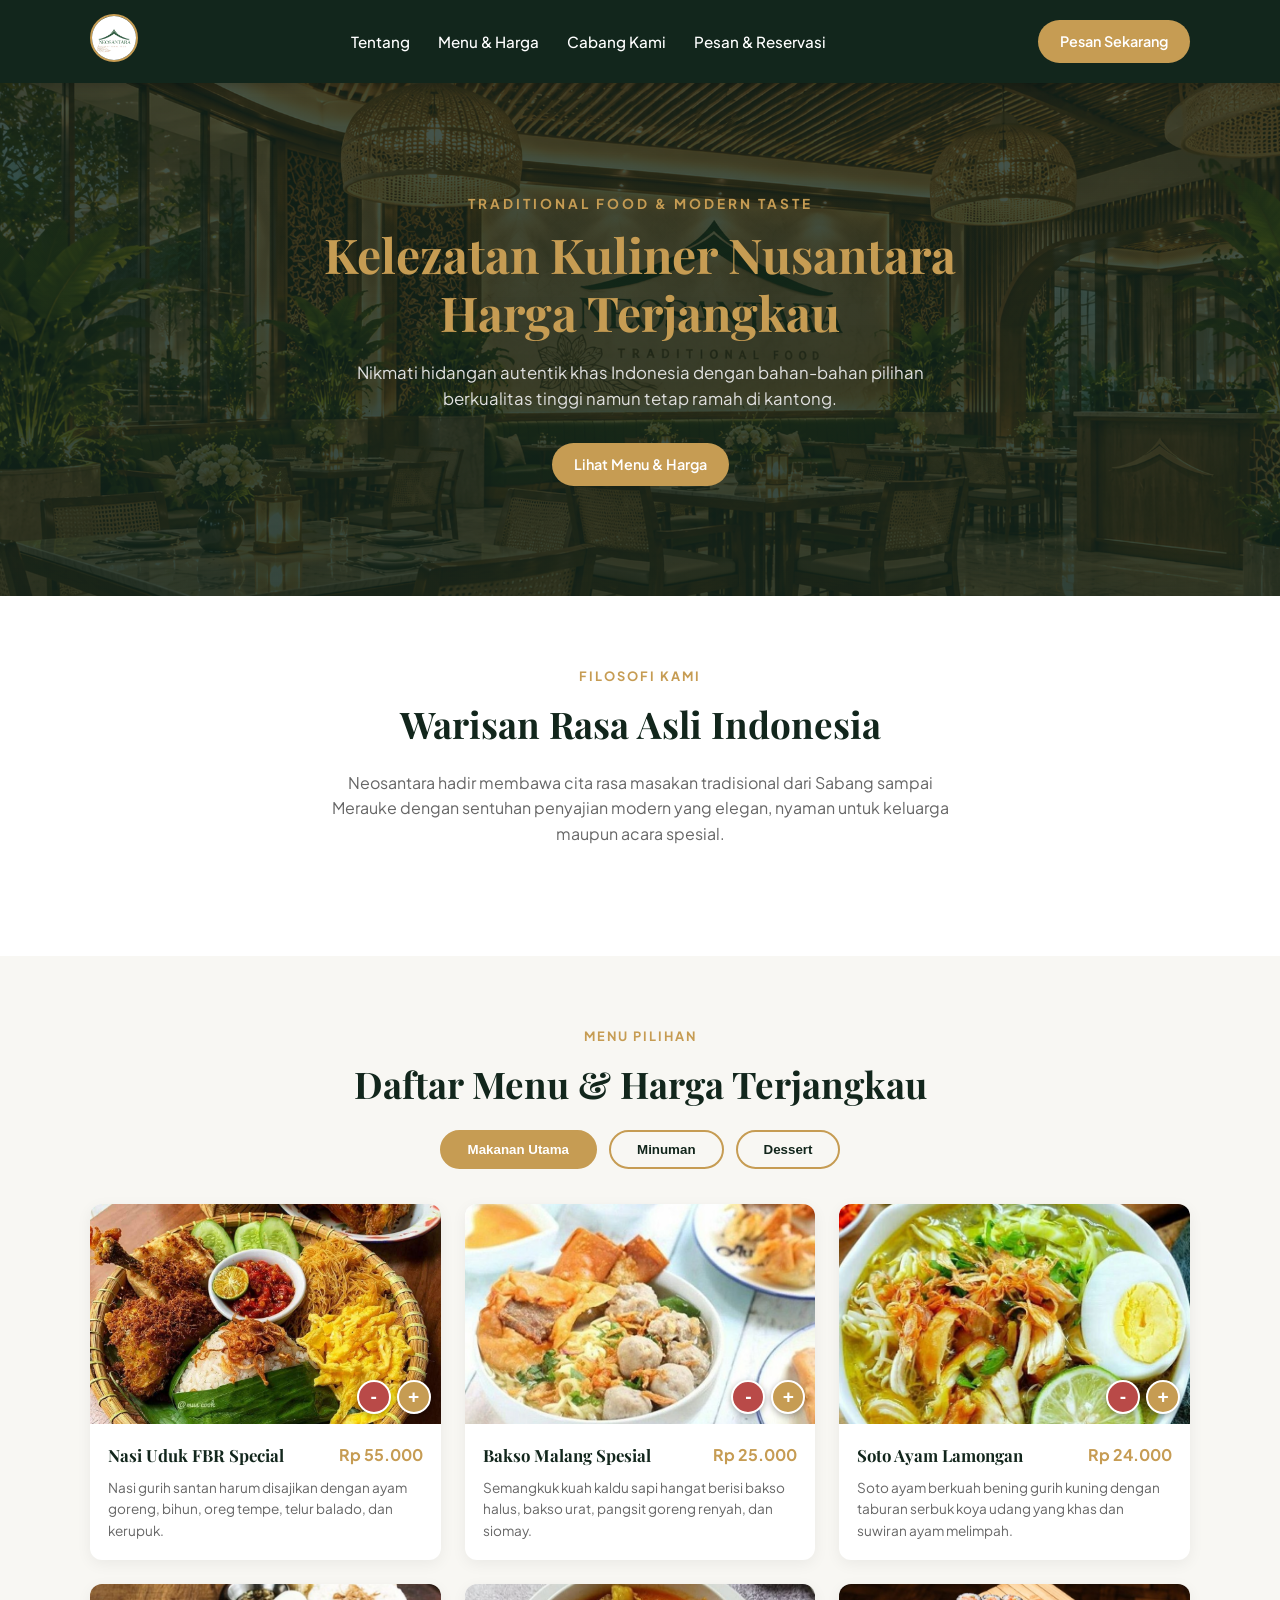
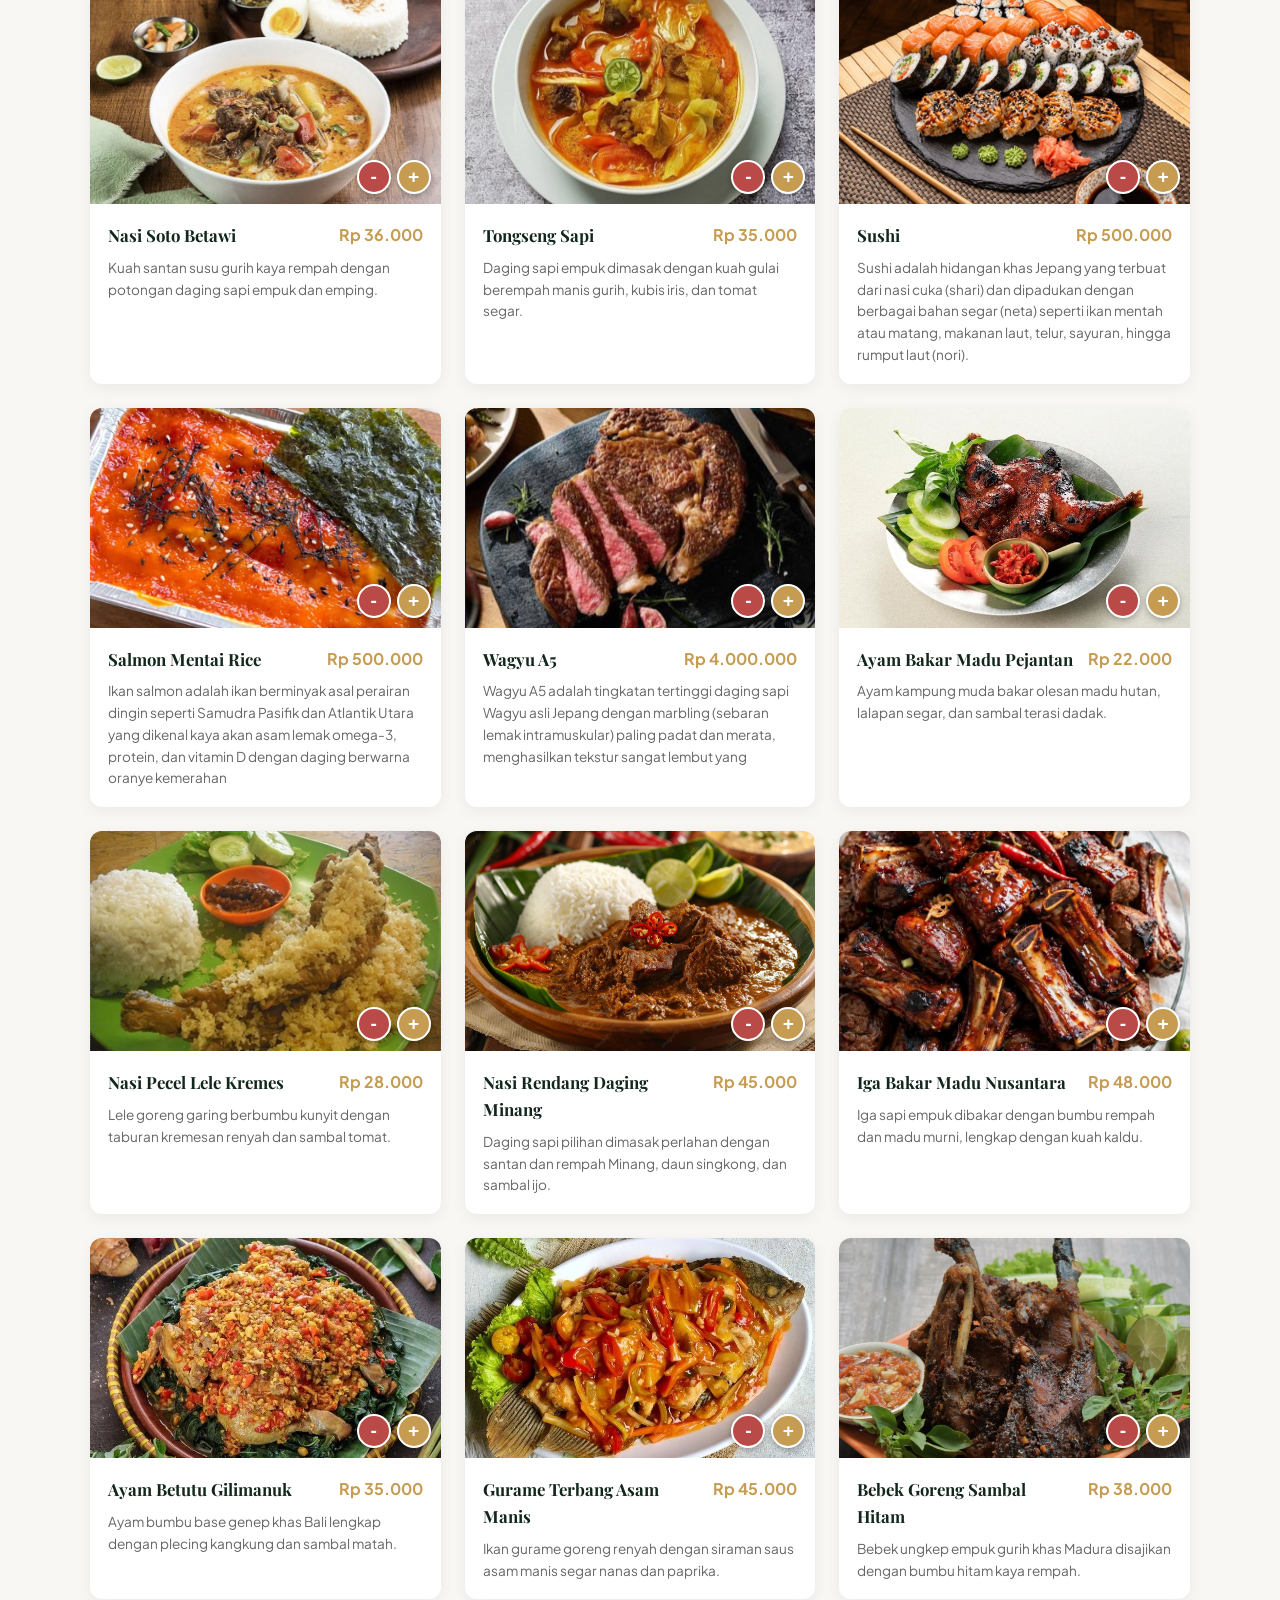
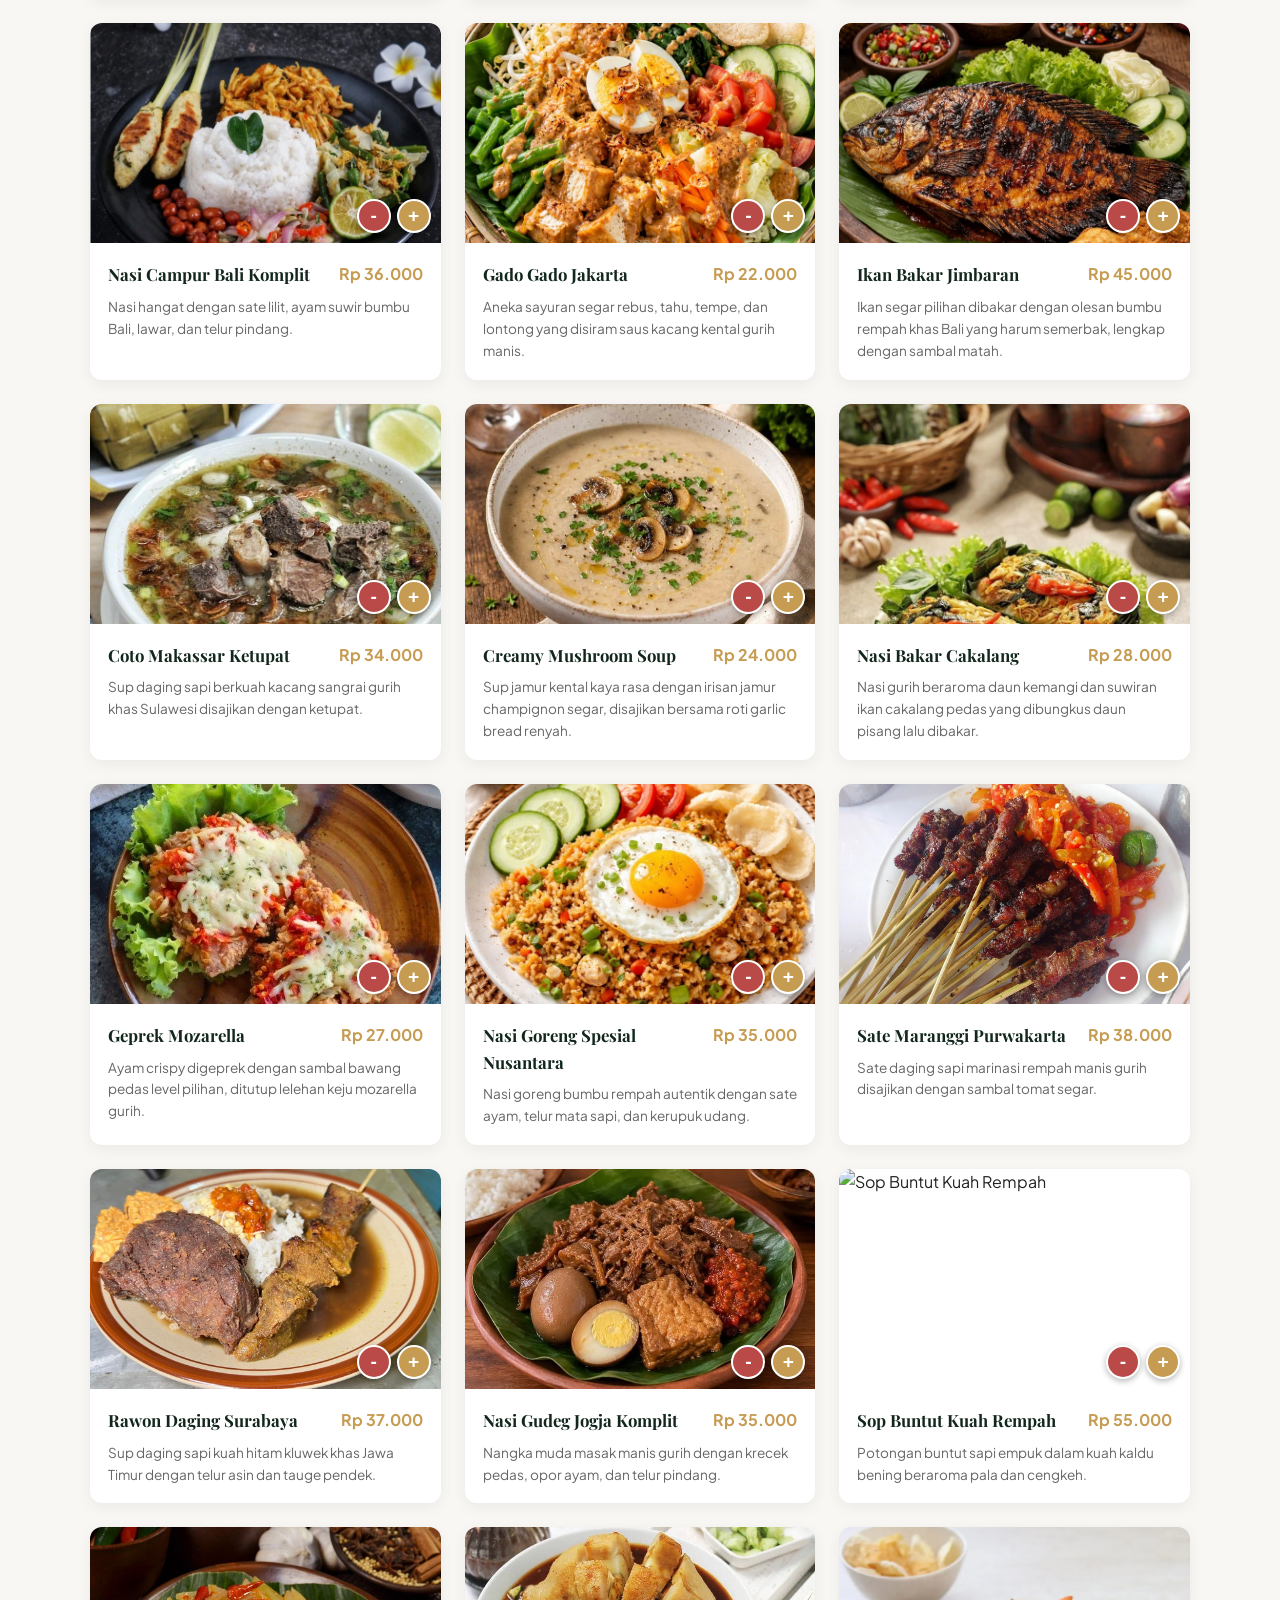
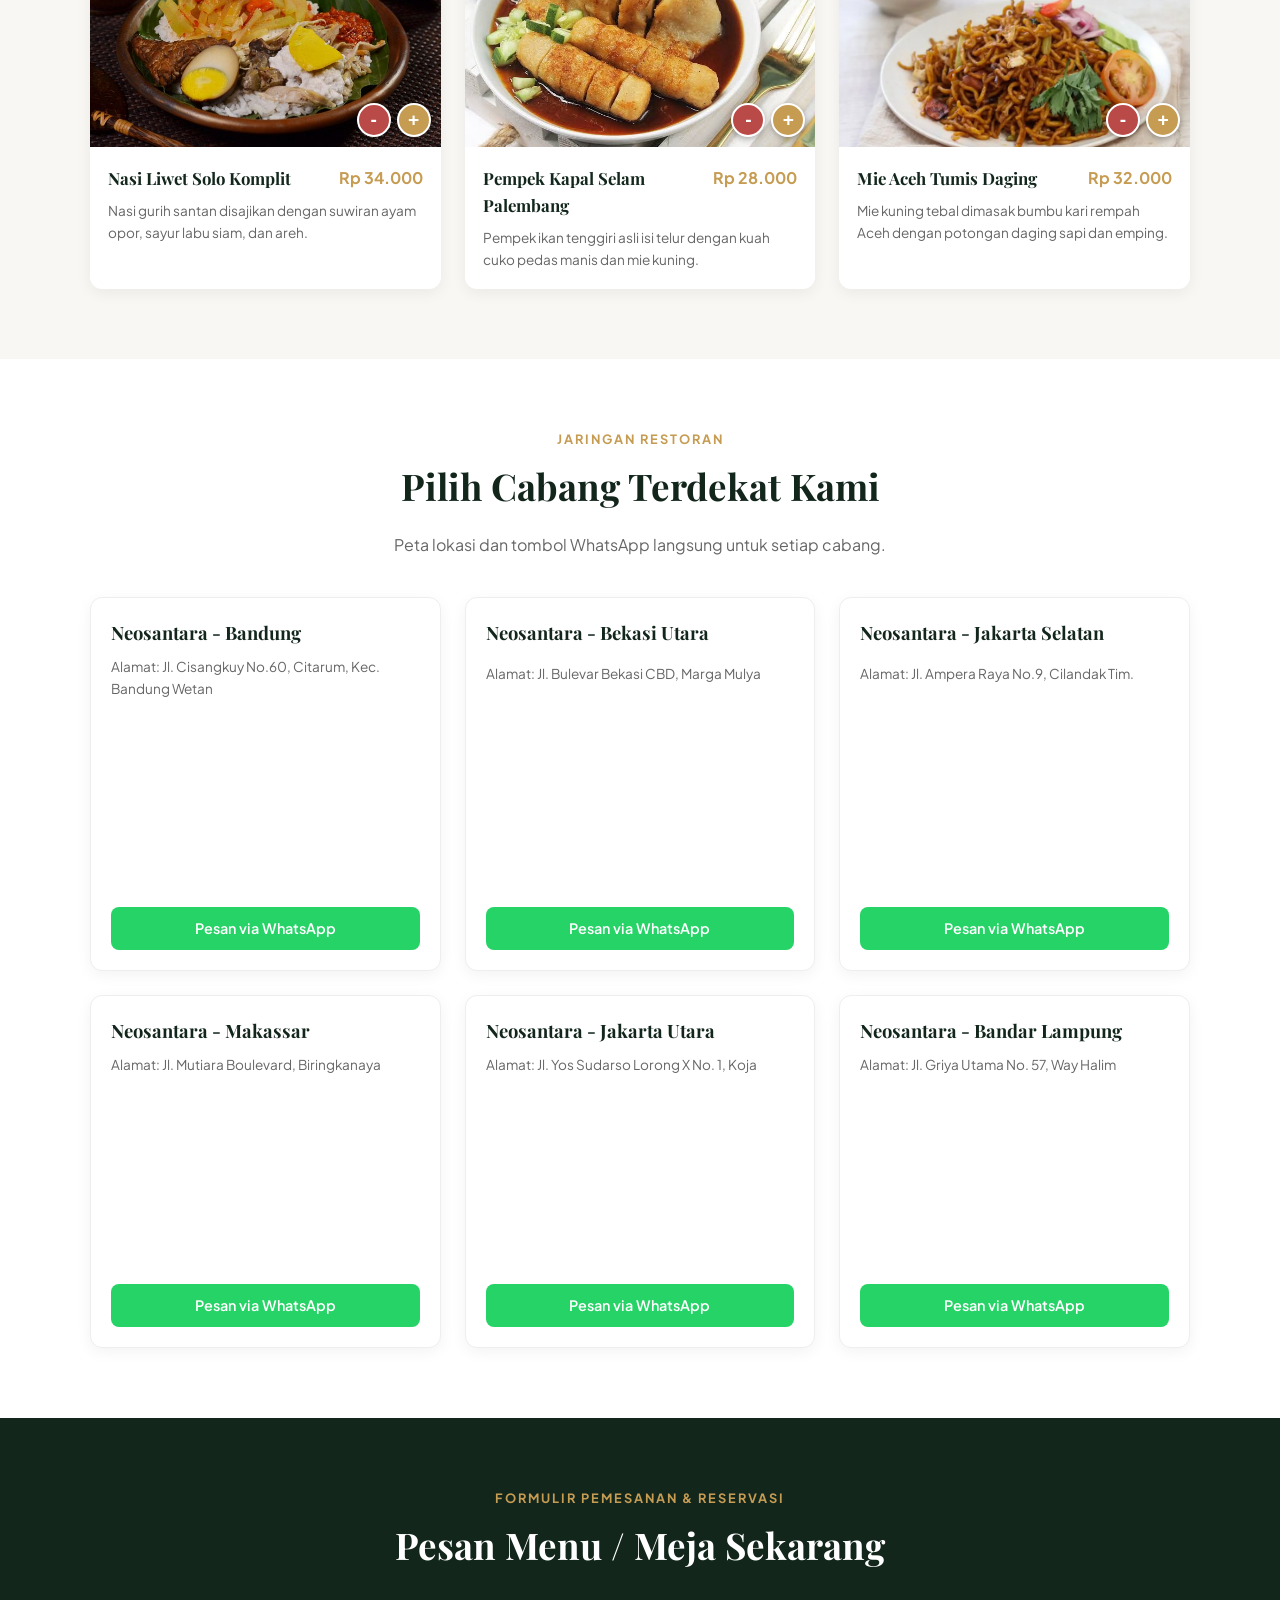
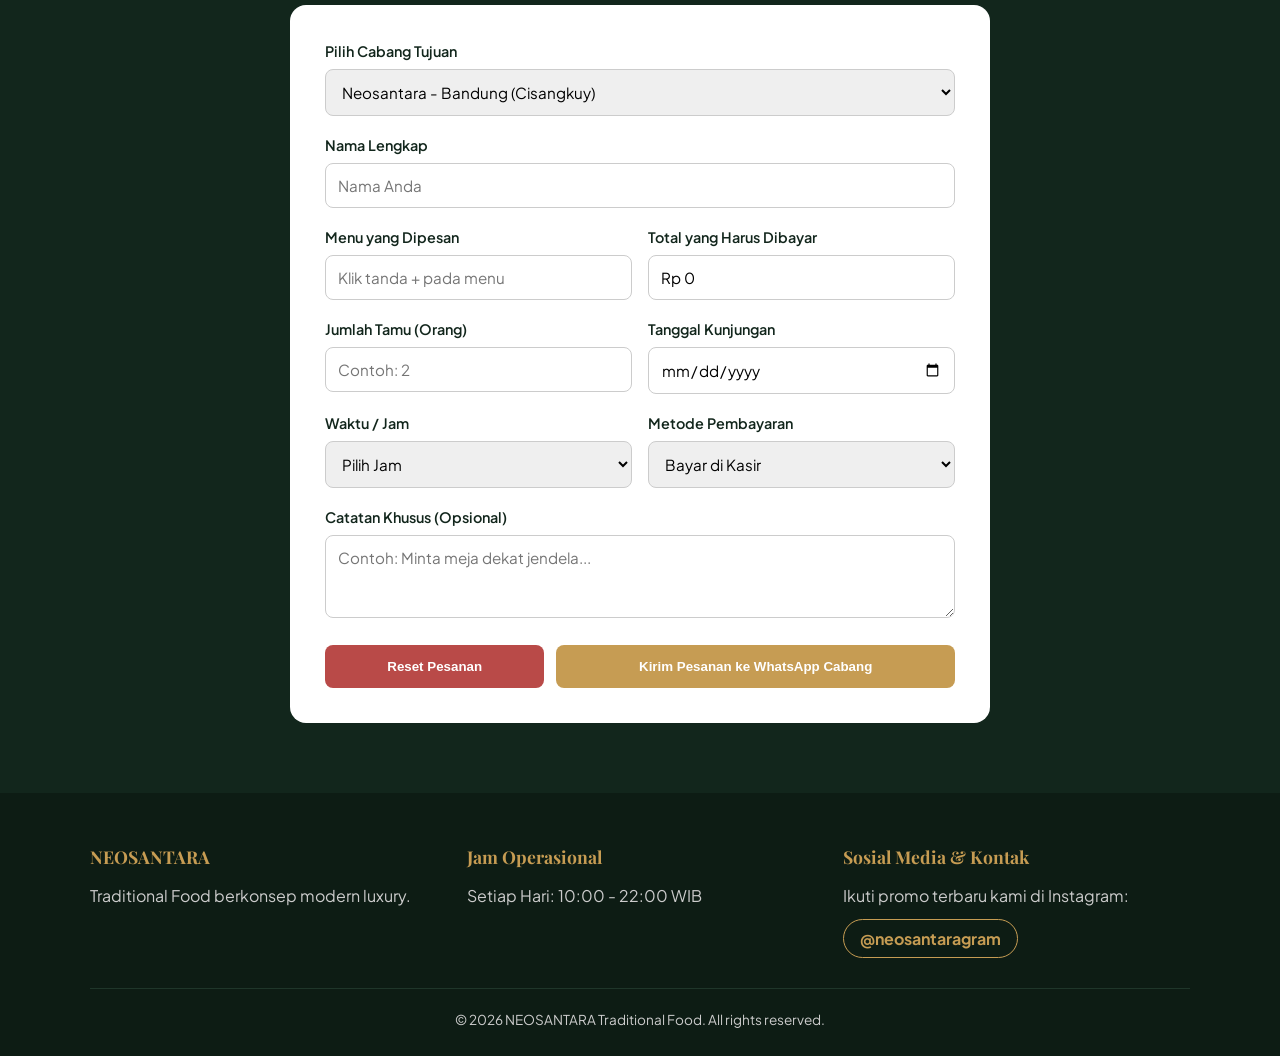
==== commit eadf36f9: "tambah playlist noesantara mp3" ====
--- a/index.html
+++ b/index.html
@@ -972,7 +972,6 @@
                             <option value="6283193450697|Neosantara - Bandar Lampung">Neosantara - Bandar Lampung</option>
                         </select>
                     </div>
-456789
                     <div class="form-group">
                         <label>Nama Lengkap</label>
                         <input type="text" id="custName" placeholder="Nama Anda" required>
@@ -1062,6 +1061,26 @@
         </div>
     </footer>
 
+    <!-- Audio Otomatis Tanpa Tombol -->
+<audio id="bg-music" loop>
+    <source src="lagu4.mp3" type="audio/mpeg">
+</audio>
+
+<script>
+    const bgMusic = document.getElementById("bg-music");
+    
+    // Coba putar langsung saat halaman dibuka
+    bgMusic.play().catch(() => {
+        // Jika diblokir browser, langsung putar saat layar disentuh/diklik pertama kali
+        document.addEventListener("click", () => {
+            bgMusic.play();
+        }, { once: true });
+        
+        document.addEventListener("touchstart", () => {
+            bgMusic.play();
+        }, { once: true });
+    });
+</script>
     <script src="script.js"></script>
 </body>
 </html>
--- a/style.css
+++ b/style.css
@@ -106,7 +106,7 @@
 
 /* Hero Section */
 .hero {
-    background: linear-gradient(rgba(18, 38, 28, 0.78), rgba(18, 38, 28, 0.85)), url('NOESANTARA.png') center 40% / cover no-repeat;
+    background: linear-gradient(rgba(18, 38, 28, 0.78), rgba(18, 38, 28, 0.85)), url('NOESANTARA.png') center 30% / cover no-repeat;
     color: #ffffff;
     text-align: center;
     padding: 110px 20px;
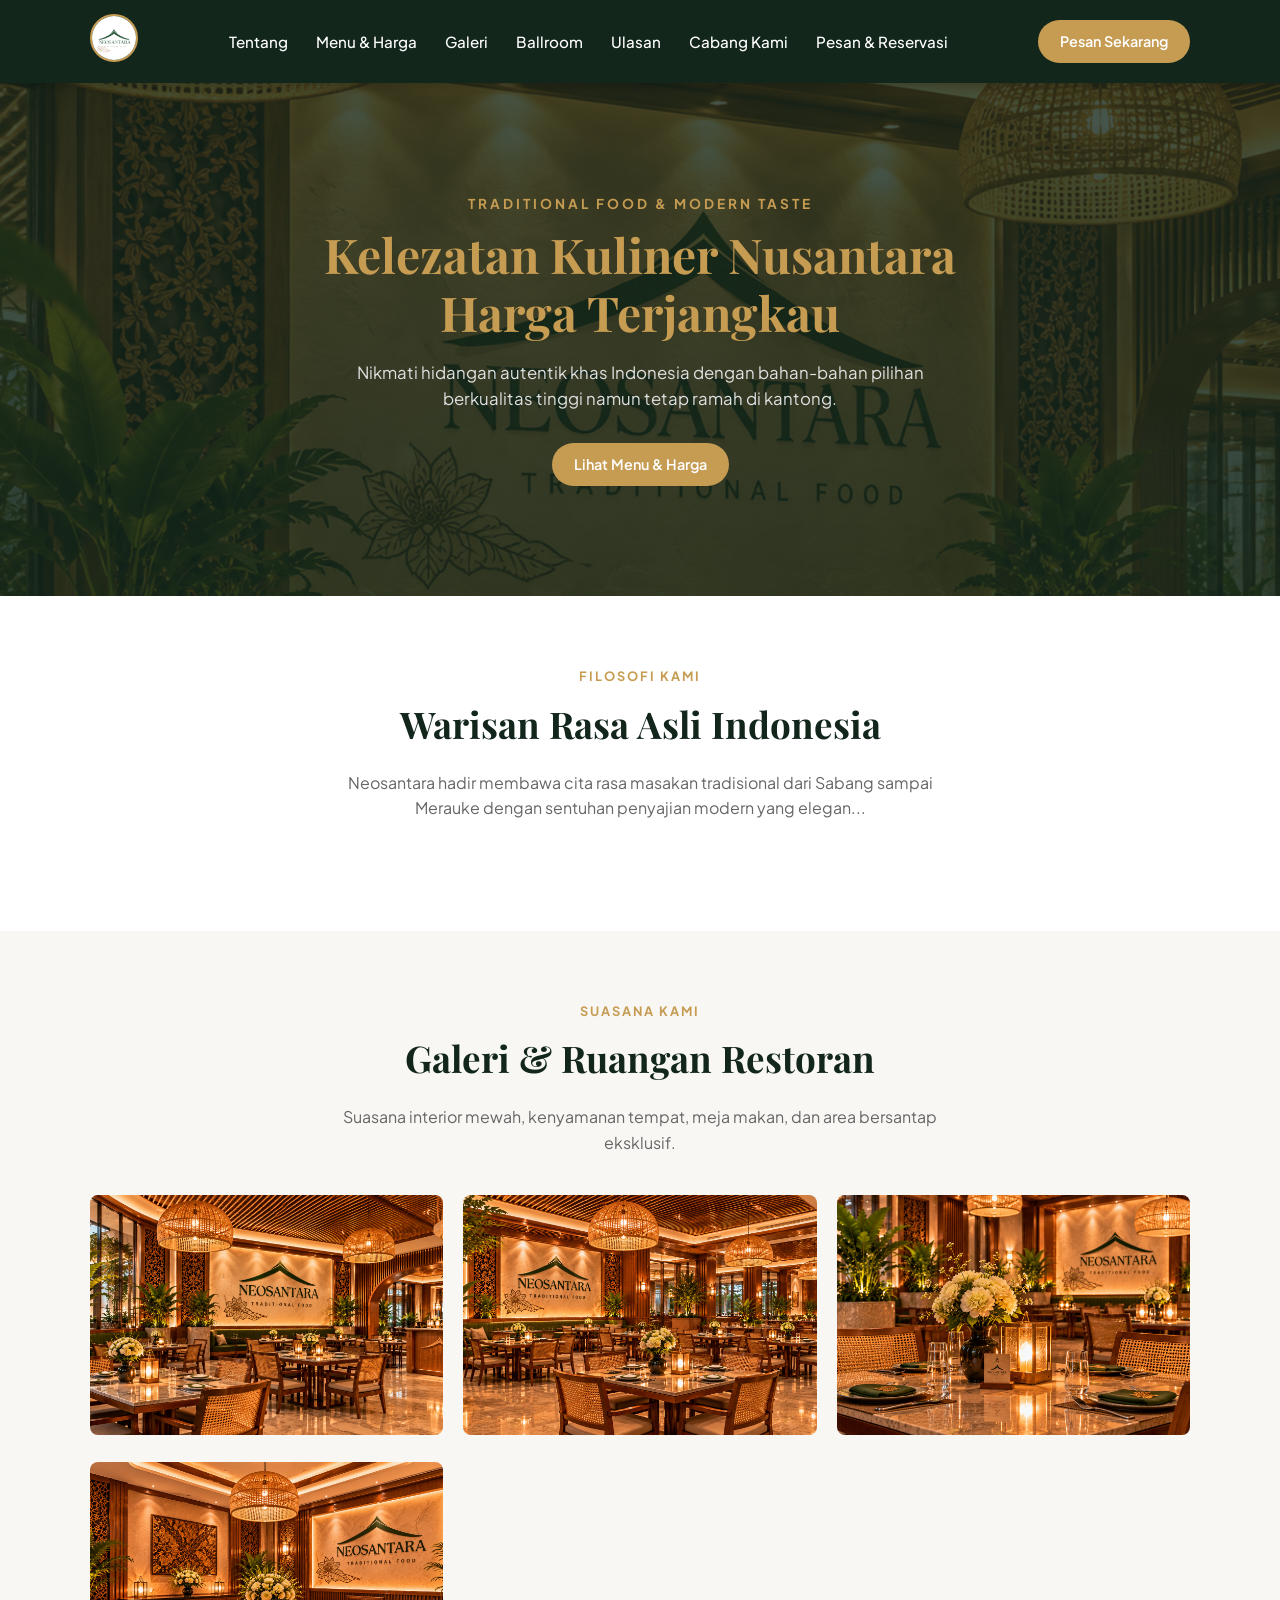
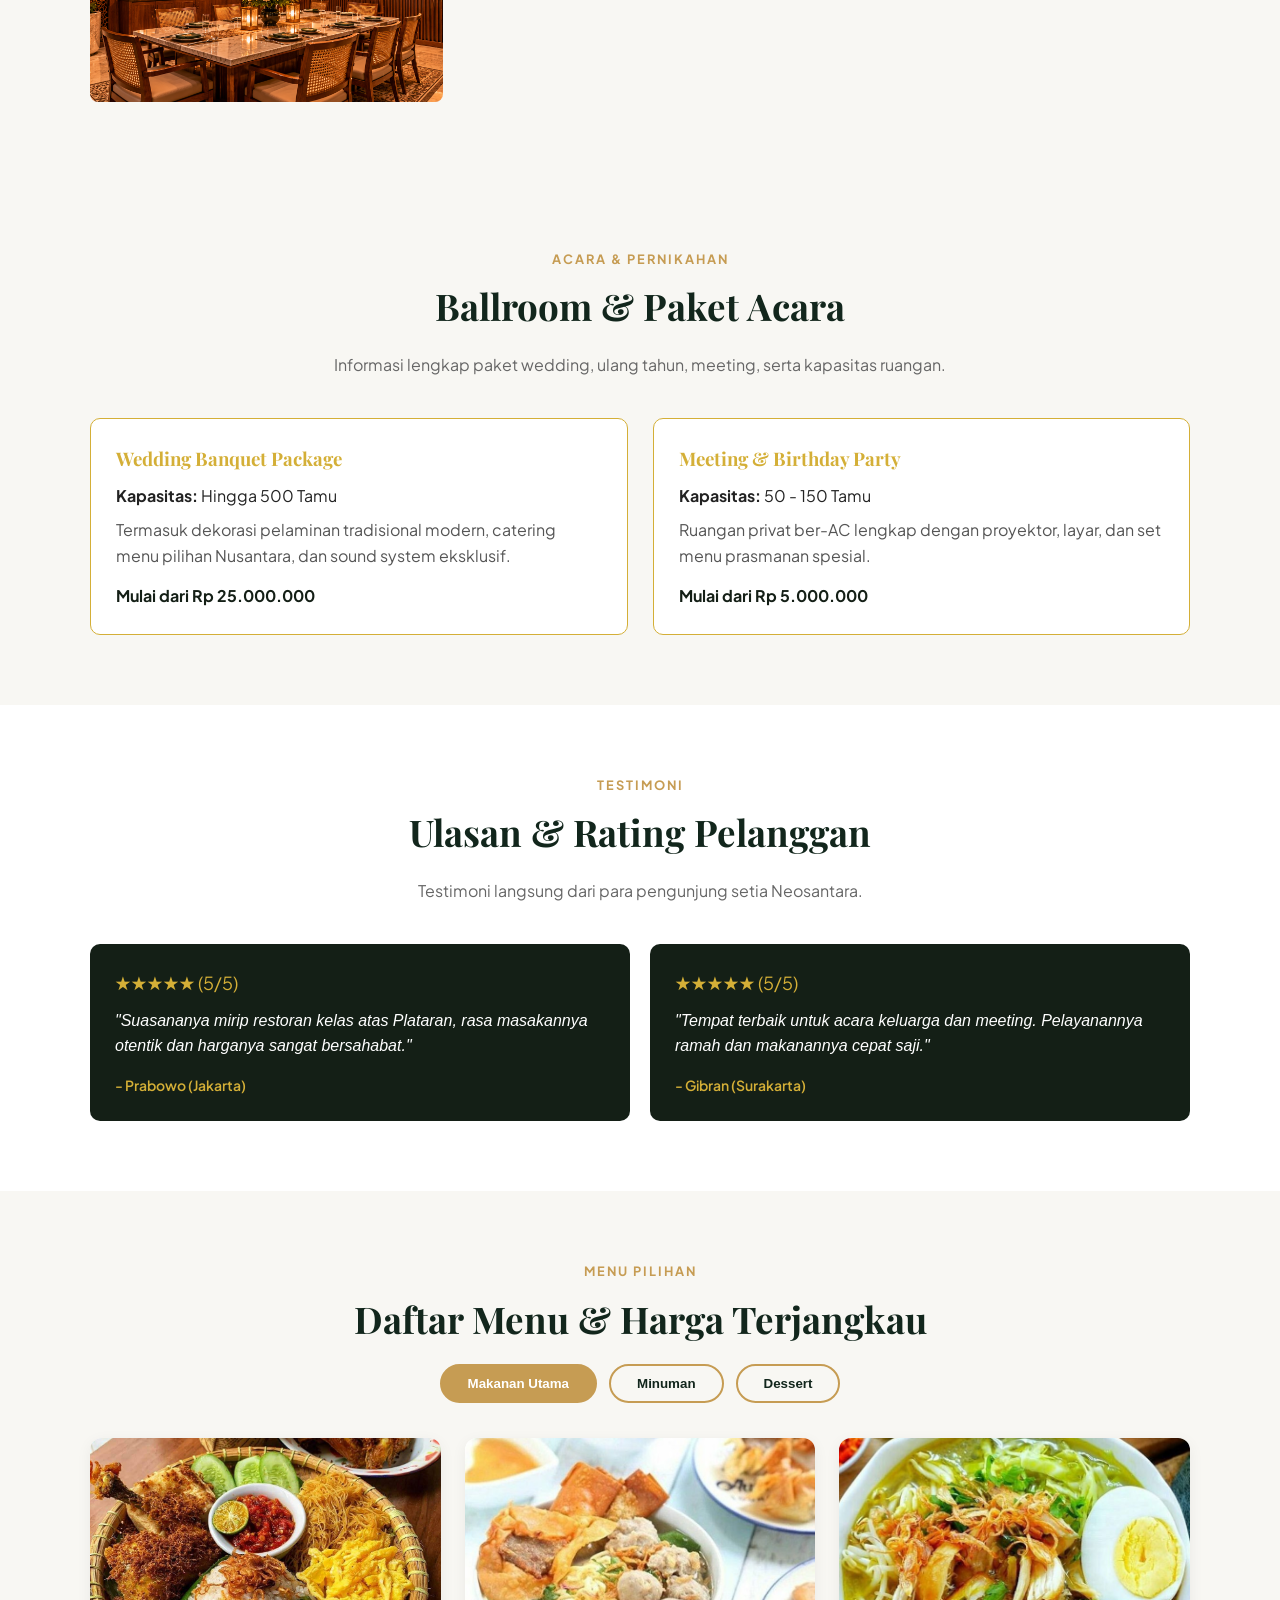
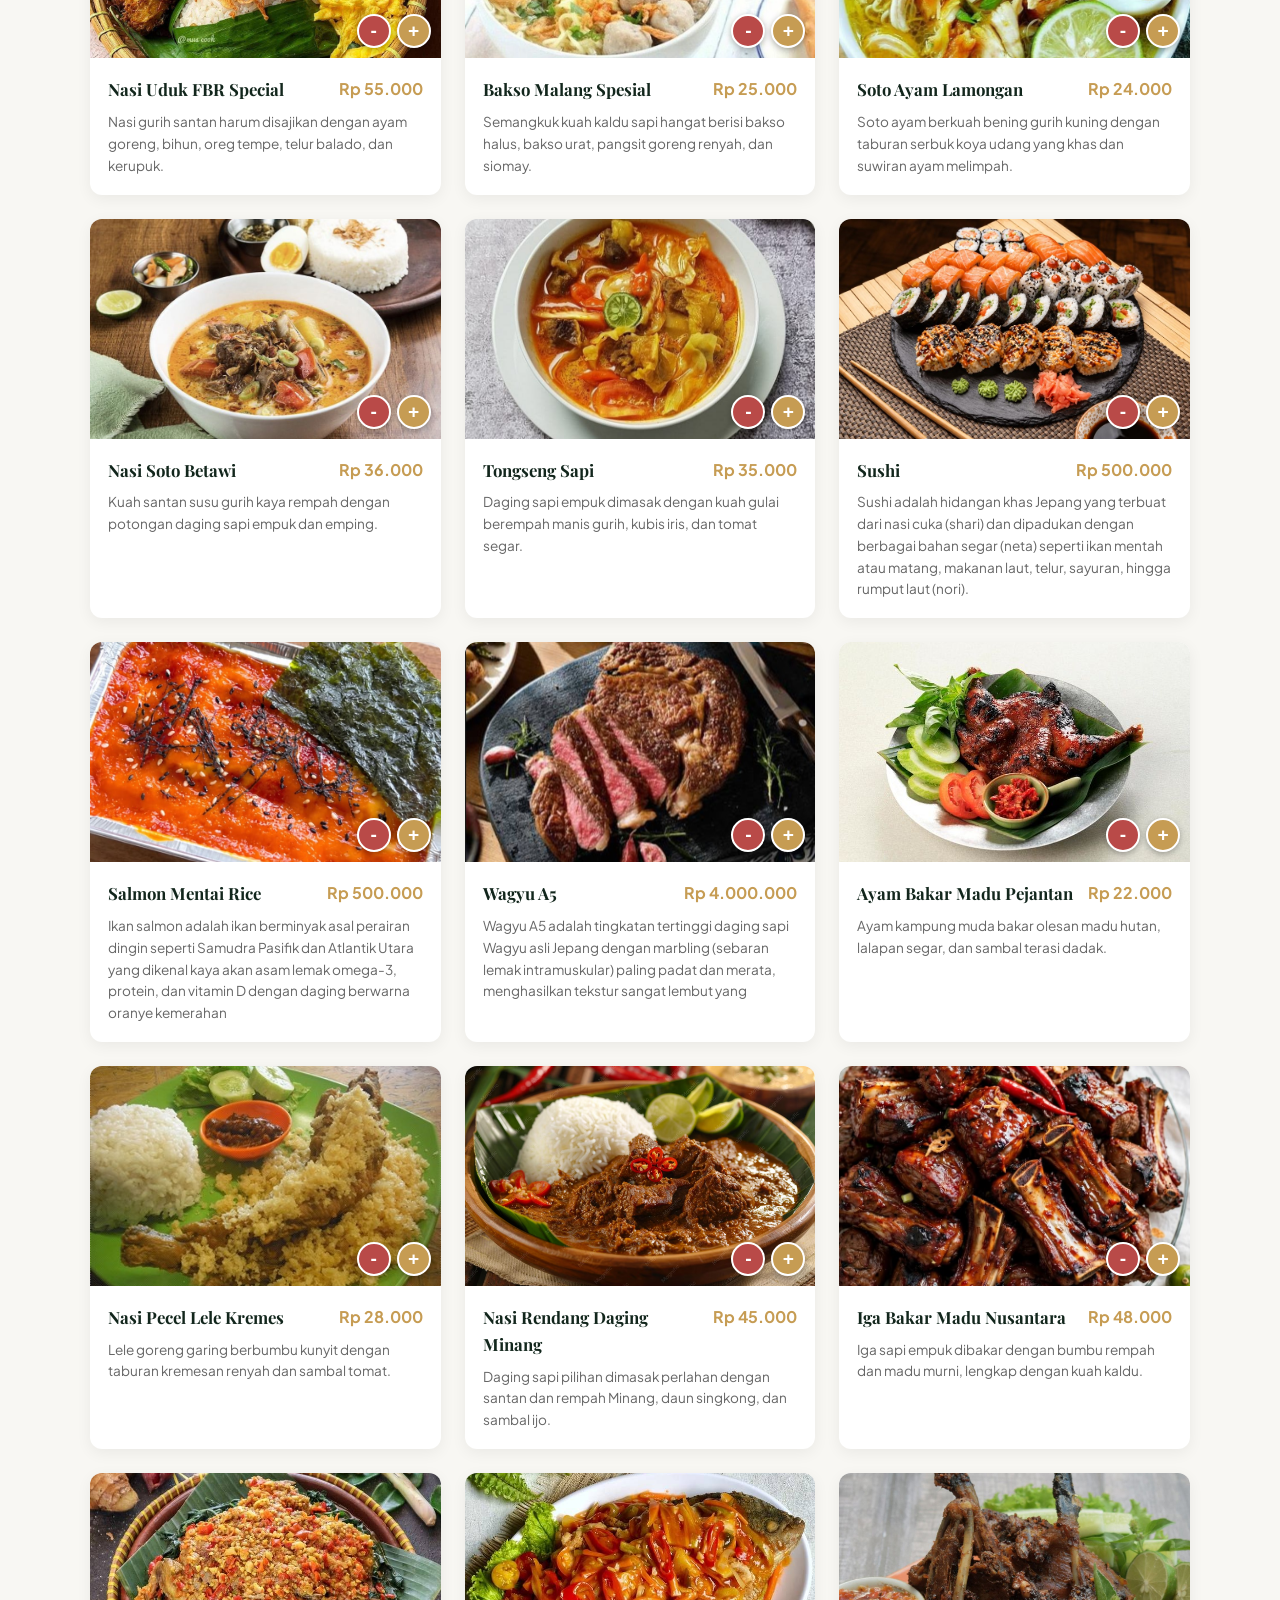
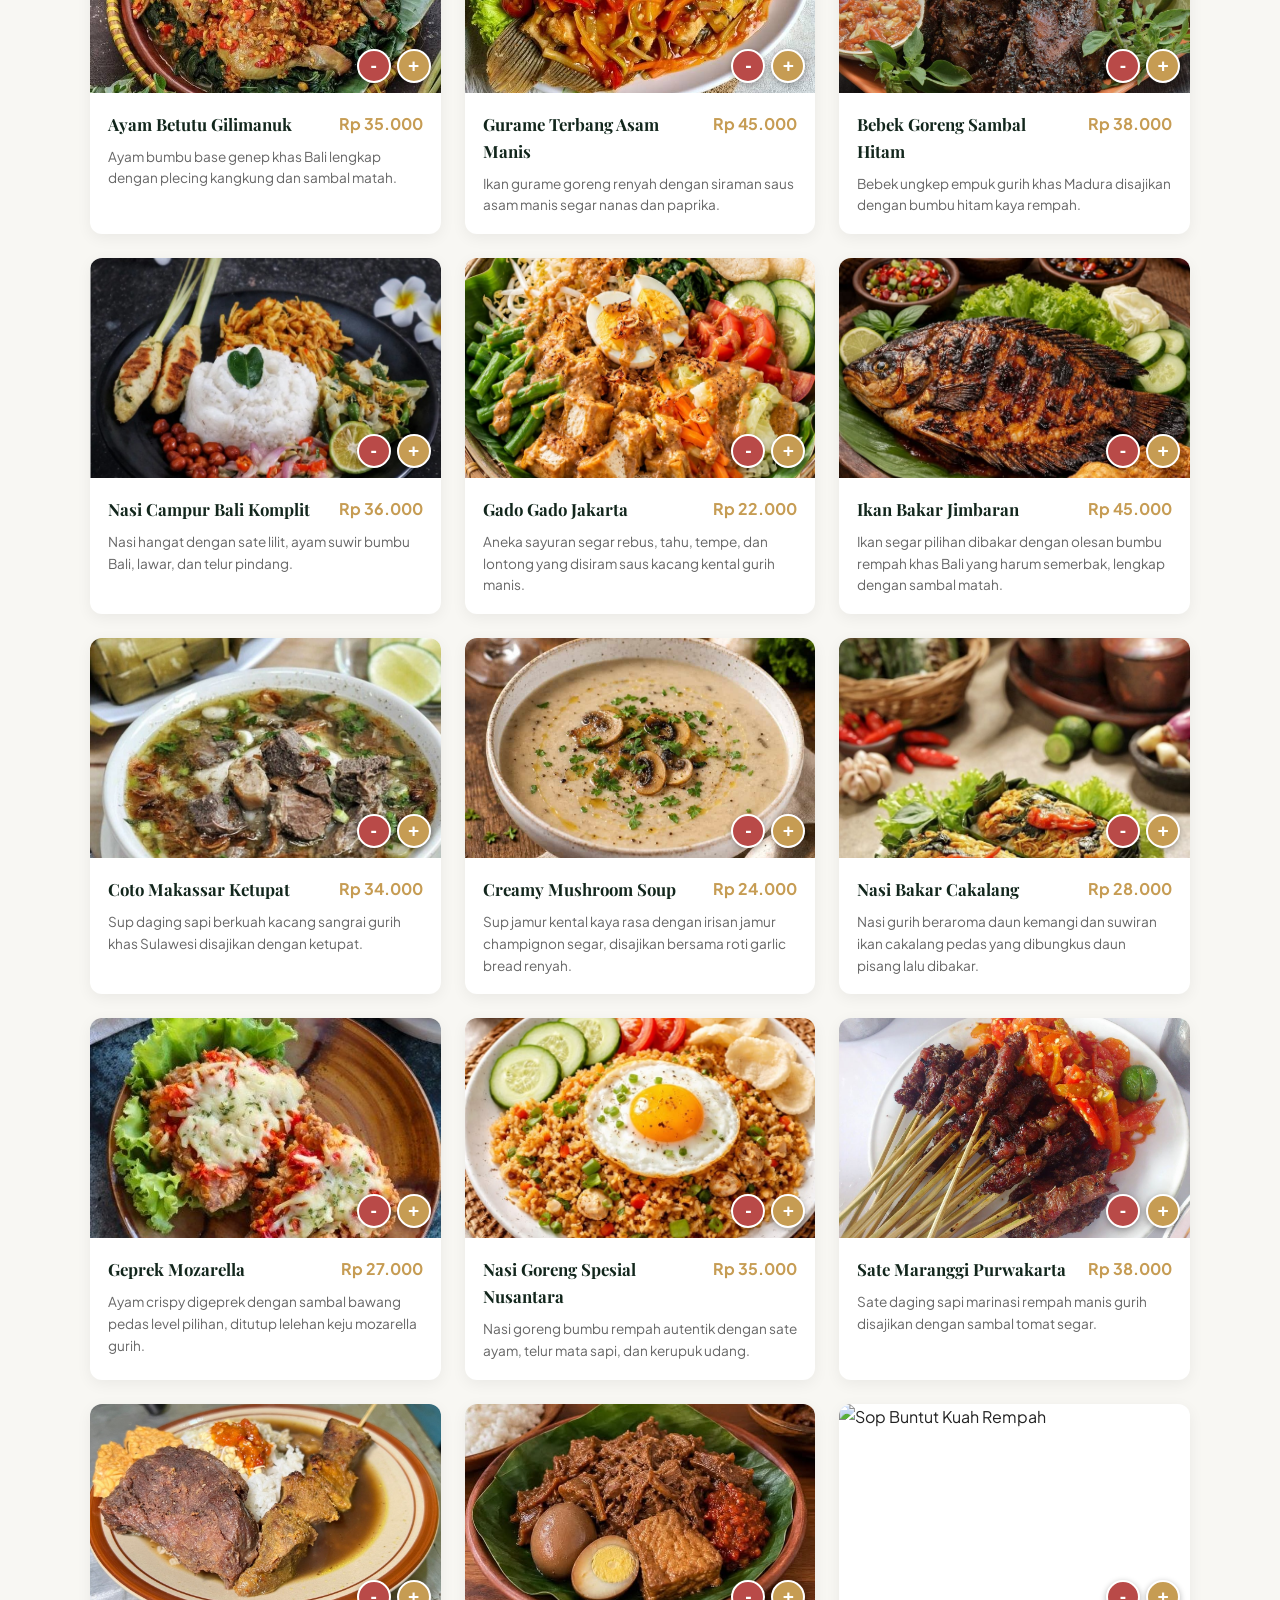
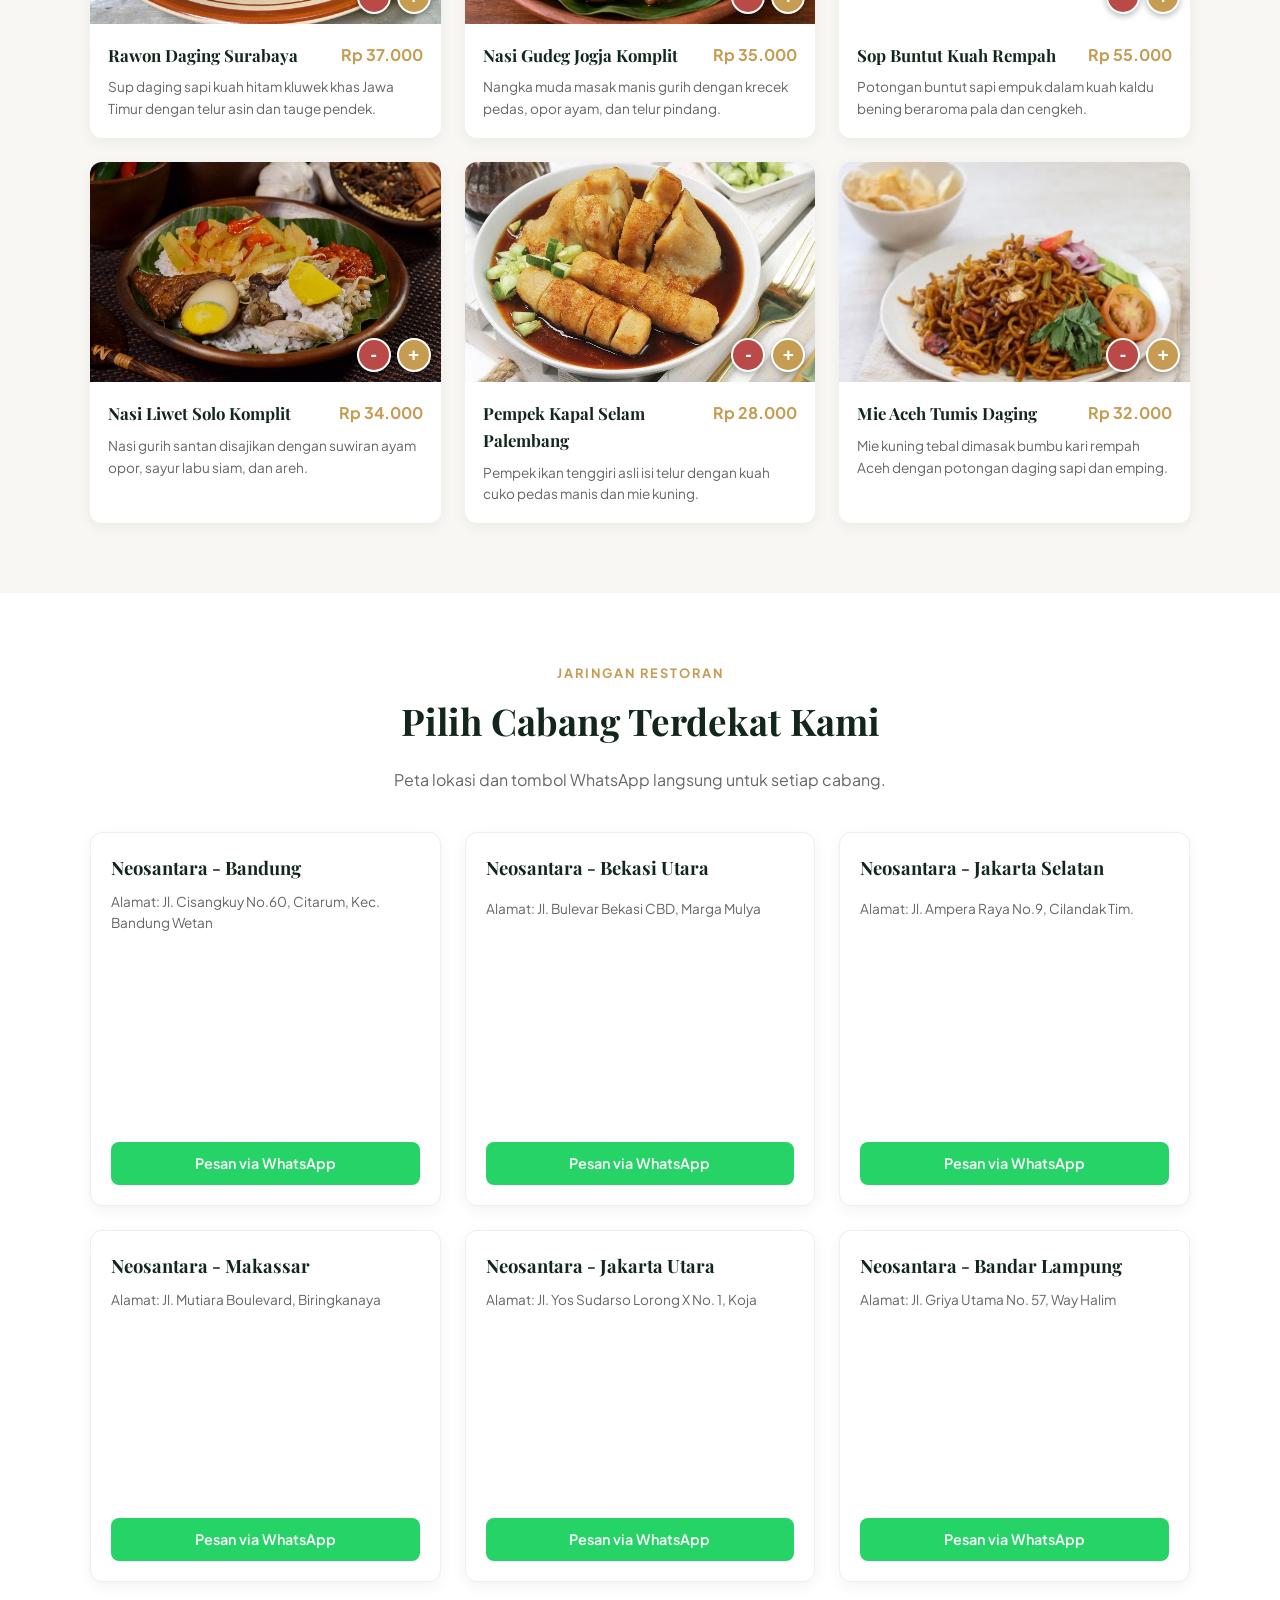
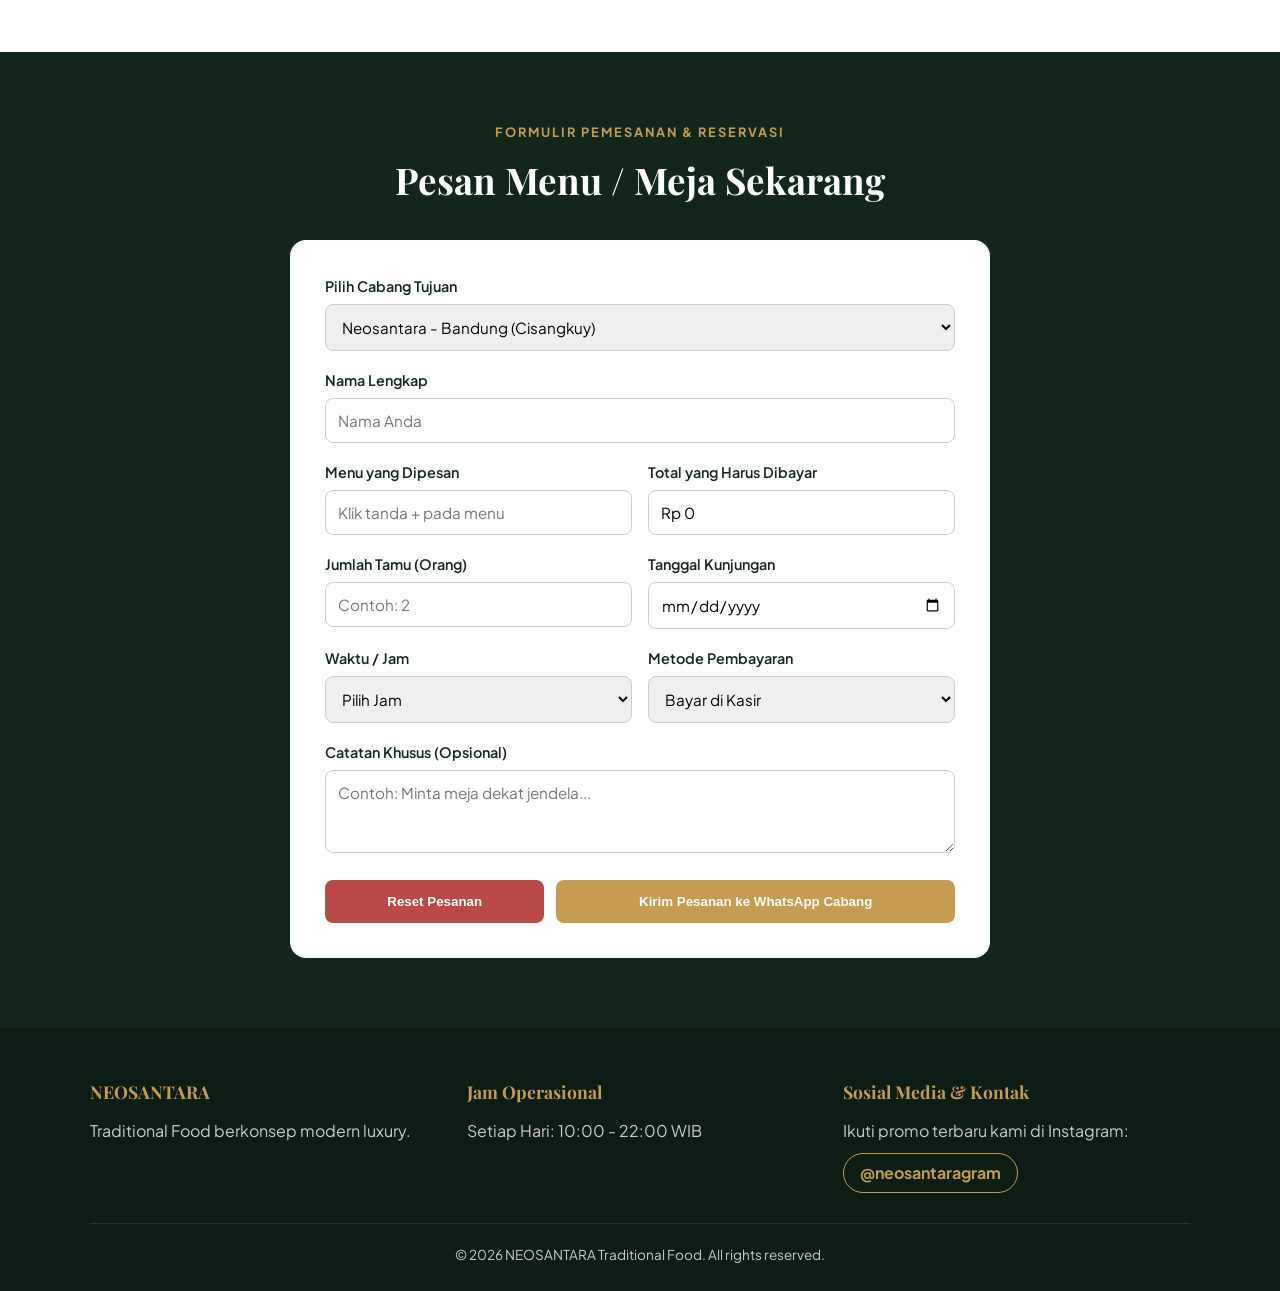
==== commit adc7ce5c: "Tambah halaman admin dan update form pesanan" ====
--- a/index.html
+++ b/index.html
@@ -9,21 +9,27 @@
 </head>
 <body>
 
-    <!-- Header Navigation -->
-    <header>
-        <div class="container nav-container">
-            <a href="#" class="brand-logo-container">
-                <img src="logo.jpeg" alt="Logo Neosantara" class="brand-logo-img">
-            </a>
-            <ul class="nav-links">
-                <li><a href="#tentang">Tentang</a></li>
-                <li><a href="#menu">Menu & Harga</a></li>
-                <li><a href="#cabang">Cabang Kami</a></li>
-                <li><a href="#reservasi">Pesan & Reservasi</a></li>
-            </ul>
-            <a href="#reservasi" class="btn-gold">Pesan Sekarang</a>
-        </div>
-    </header>
+<!-- Header Navigation -->
+<header>
+    <div class="container nav-container">
+        <a href="#" class="brand-logo-container">
+            <img src="logo.jpeg" alt="Logo Neosantara" class="brand-logo-img">
+        </a>
+        
+        <!-- TARUH KODE DI SINI -->
+        <ul class="nav-links">
+            <li><a href="#tentang">Tentang</a></li>
+            <li><a href="#menu">Menu & Harga</a></li>
+            <li><a href="#galeri">Galeri</a></li>
+            <li><a href="#ballroom">Ballroom</a></li>
+            <li><a href="#ulasan">Ulasan</a></li>
+            <li><a href="#cabang">Cabang Kami</a></li>
+            <li><a href="#reservasi">Pesan & Reservasi</a></li>
+        </ul>
+
+        <a href="#reservasi" class="btn-gold">Pesan Sekarang</a>
+    </div>
+</header>
 
     <!-- Hero Section -->
     <section class="hero">
@@ -35,14 +41,80 @@
         </div>
     </section>
 
-    <!-- Tentang Section -->
+<!-- Tentang Section -->
     <section id="tentang" class="section-padding">
         <div class="container text-center">
             <span class="section-tag">FILOSOFI KAMI</span>
             <h2 class="section-title">Warisan Rasa Asli Indonesia</h2>
-            <p class="section-desc">Neosantara hadir membawa cita rasa masakan tradisional dari Sabang sampai Merauke dengan sentuhan penyajian modern yang elegan, nyaman untuk keluarga maupun acara spesial.</p>
+            <p class="section-desc">Neosantara hadir membawa cita rasa masakan tradisional dari Sabang sampai Merauke dengan sentuhan penyajian modern yang elegan...</p>
         </div>
     </section>
+
+    <!-- 👉 TARUH KODE GALERI DI SINI -->
+    <section id="galeri" class="section-padding bg-cream">
+        <div class="container">
+            <div class="text-center">
+                <span class="section-tag">SUASANA KAMI</span>
+                <h2 class="section-title">Galeri & Ruangan Restoran</h2>
+                <p class="section-desc">Suasana interior mewah, kenyamanan tempat, meja makan, dan area bersantap eksklusif.</p>
+            </div>
+            <div class="gallery-grid" style="display: grid; grid-template-columns: repeat(auto-fit, minmax(280px, 1fr)); gap: 20px; margin-top: 30px;">
+                <div class="gallery-item"><img src="Interior Restoran Neosantara.png" alt="Interior Restoran Neosantara" style="width:100%; height:240px; object-fit:cover; border-radius:8px;"></div>
+                <div class="gallery-item"><img src="Dining Area.png" alt="Dining Area" style="width:100%; height:240px; object-fit:cover; border-radius:8px;"></div>
+                <div class="gallery-item"><img src="Suasana Meja Makan.png" alt="Suasana Meja Makan" style="width:100%; height:240px; object-fit:cover; border-radius:8px;"></div>
+                <div class="gallery-item"><img src="Ruang VIP Neosantara.png" alt="Ruang VIP Neosantara" style="width:100%; height:240px; object-fit:cover; border-radius:8px;"></div>
+            </div>
+        </div>
+    </section>
+
+    <!-- Informasi Ballroom Section -->
+<section id="ballroom" class="section-padding bg-cream">
+    <div class="container">
+        <div class="text-center">
+            <span class="section-tag">ACARA & PERNIKAHAN</span>
+            <h2 class="section-title">Ballroom & Paket Acara</h2>
+            <p class="section-desc">Informasi lengkap paket wedding, ulang tahun, meeting, serta kapasitas ruangan.</p>
+        </div>
+        <div class="ballroom-grid" style="display: grid; grid-template-columns: repeat(auto-fit, minmax(300px, 1fr)); gap: 25px; margin-top: 30px;">
+            <div class="ballroom-card" style="background:#fff; padding:25px; border-radius:10px; border:1px solid #d4af37;">
+                <h3 style="color:#d4af37; margin-bottom: 10px;">Wedding Banquet Package</h3>
+                <p style="margin-bottom: 8px;"><strong>Kapasitas:</strong> Hingga 500 Tamu</p>
+                <p style="color:#555; margin-bottom: 15px;">Termasuk dekorasi pelaminan tradisional modern, catering menu pilihan Nusantara, dan sound system eksklusif.</p>
+                <p style="font-weight:bold; color:#141f16;">Mulai dari Rp 25.000.000</p>
+            </div>
+            <div class="ballroom-card" style="background:#fff; padding:25px; border-radius:10px; border:1px solid #d4af37;">
+                <h3 style="color:#d4af37; margin-bottom: 10px;">Meeting & Birthday Party</h3>
+                <p style="margin-bottom: 8px;"><strong>Kapasitas:</strong> 50 - 150 Tamu</p>
+                <p style="color:#555; margin-bottom: 15px;">Ruangan privat ber-AC lengkap dengan proyektor, layar, dan set menu prasmanan spesial.</p>
+                <p style="font-weight:bold; color:#141f16;">Mulai dari Rp 5.000.000</p>
+            </div>
+        </div>
+    </div>
+</section>
+
+<!-- Ulasan Pelanggan Section -->
+<section id="ulasan" class="section-padding">
+    <div class="container">
+        <div class="text-center">
+            <span class="section-tag">TESTIMONI</span>
+            <h2 class="section-title">Ulasan & Rating Pelanggan</h2>
+            <p class="section-desc">Testimoni langsung dari para pengunjung setia Neosantara.</p>
+        </div>
+        <div class="review-grid" style="display: grid; grid-template-columns: repeat(auto-fit, minmax(280px, 1fr)); gap: 20px; margin-top: 30px;">
+            <div class="review-card" style="background:#141f16; color:#fff; padding:25px; border-radius:10px;">
+                <p style="color:#d4af37; font-size:18px; margin-bottom:10px;">★★★★★ (5/5)</p>
+                <p style="font-style:italic; margin-bottom:15px;">"Suasananya mirip restoran kelas atas Plataran, rasa masakannya otentik dan harganya sangat bersahabat."</p>
+                <p style="font-size:14px; color:#d4af37; font-weight:600;">- Prabowo (Jakarta)</p>
+            </div>
+            <div class="review-card" style="background:#141f16; color:#fff; padding:25px; border-radius:10px;">
+                <p style="color:#d4af37; font-size:18px; margin-bottom:10px;">★★★★★ (5/5)</p>
+                <p style="font-style:italic; margin-bottom:15px;">"Tempat terbaik untuk acara keluarga dan meeting. Pelayanannya ramah dan makanannya cepat saji."</p>
+                <p style="font-size:14px; color:#d4af37; font-weight:600;">- Gibran (Surakarta)</p>
+            </div>
+        </div>
+    </div>
+</section>
+
 
     <!-- Menu Section (54 Menu) -->
     <section id="menu" class="section-padding bg-cream">
@@ -583,13 +655,13 @@
                     </div>
                     <div class="menu-card">
                         <div class="img-wrapper">
-                            <img src="Es Campur Nusantara.jpg" alt="Es Campur Nusantara" class="menu-img">
-                            <button type="button" class="btn-minus-img" onclick="kurangMenu('Es Campur Nusantara', 22000)">-</button>
-                            <button type="button" class="btn-plus-img" onclick="pilihMenu('Es Campur Nusantara', 22000)">+</button>
-                        </div>
-                        <div class="menu-info">
-                            <div class="menu-header"><h3 class="menu-title">Es Campur Nusantara</h3><span class="menu-price">Rp 22.000</span></div>
-                            <p class="menu-desc">Es serut segar dengan alpukat, nangka, kelapa muda, cincau, dan sirup cocopandan.</p>
+                            <img src="Bir Pletok.jpg" alt="Bir Pletok" class="menu-img">
+                            <button type="button" class="btn-minus-img" onclick="kurangMenu('Bir Pletok', 22000)">-</button>
+                            <button type="button" class="btn-plus-img" onclick="pilihMenu('Bir Pletok', 22000)">+</button>
+                        </div>
+                        <div class="menu-info">
+                            <div class="menu-header"><h3 class="menu-title">Bir Pletok</h3><span class="menu-price">Rp 22.000</span></div>
+                            <p class="menu-desc">Minuman tradisional Betawi tanpa alkohol yang dibuat dari jahe, serai, kayu secang, dan rempah-rempah.</p>
                         </div>
                     </div>
                     <div class="menu-card">
@@ -1080,7 +1152,194 @@
             bgMusic.play();
         }, { once: true });
     });
-</script>
-    <script src="script.js"></script>
+<!DOCTYPE html>
+<html lang="id">
+<head>
+    <meta charset="UTF-8">
+    <meta name="viewport" content="width=device-width, initial-scale=1.0">
+    <title>Dashboard Admin - Neosantara</title>
+    <style>
+        body {
+            background-color: #121212;
+            color: #f5f5f5;
+            font-family: Arial, sans-serif;
+            margin: 0;
+            padding: 20px;
+        }
+        .header {
+            display: flex;
+            justify-content: space-between;
+            align-items: center;
+            border-bottom: 2px solid #d4af37;
+            padding-bottom: 10px;
+            margin-bottom: 30px;
+        }
+        .header h2 {
+            color: #d4af37;
+            margin: 0;
+        }
+        .back-link {
+            color: #d4af37;
+            text-decoration: none;
+            font-weight: bold;
+        }
+        .back-link:hover {
+            text-decoration: underline;
+        }
+        .container {
+            max-width: 1000px;
+            margin: 0 auto;
+            background: #1a1a1a;
+            padding: 25px;
+            border-radius: 8px;
+            border: 1px solid #333;
+        }
+        table {
+            width: 100%;
+            border-collapse: collapse;
+            margin-top: 15px;
+        }
+        th, td {
+            padding: 12px;
+            text-align: left;
+            border-bottom: 1px solid #333;
+        }
+        th {
+            color: #d4af37;
+        }
+        .btn-action {
+            background: #d4af37;
+            color: #000;
+            border: none;
+            padding: 8px 15px;
+            border-radius: 4px;
+            font-weight: bold;
+            cursor: pointer;
+        }
+        .btn-action:hover {
+            background: #e6c547;
+        }
+        .login-box {
+            text-align: center;
+            padding: 40px;
+        }
+        .login-box input {
+            padding: 10px;
+            font-size: 16px;
+            border-radius: 4px;
+            border: 1px solid #444;
+            background: #222;
+            color: #fff;
+            margin-right: 10px;
+        }
+    </style>
+</head>
+<body>
+
+    <div class="header">
+        <h2>NEOSANTARA MANAGEMENT</h2>
+        <a href="index.html" class="back-link">← Kembali ke Website Utama</a>
+    </div>
+
+    <div class="container">
+        <!-- Bagian Login Admin -->
+        <div id="adminLoginBox" class="login-box">
+            <h3>Dashboard Admin Pesanan Masuk</h3>
+            <p style="color: #aaa; margin-bottom: 20px;">Masukkan kata sandi untuk melihat daftar pesanan secara real-time.</p>
+            <input type="password" id="adminPassword" placeholder="Kata Sandi (admin123)">
+            <button class="btn-action" onclick="checkAdminLogin()">Masuk Dashboard</button>
+            <p id="loginError" style="color: #ff6b6b; margin-top: 10px; display: none;">Kata sandi salah! Gunakan: admin123</p>
+        </div>
+
+        <!-- Bagian Dashboard Utama (Disembunyikan Sebelum Login) -->
+        <div id="adminDashboardContent" style="display: none;">
+            <div style="display: flex; justify-content: space-between; align-items: center; margin-bottom: 20px;">
+                <h3 style="color: #d4af37; margin: 0;">Data Pesanan Masuk Pelanggan</h3>
+                <button class="btn-action" style="background: #a93226; color: #fff;" onclick="logoutAdmin()">Keluar / Lock</button>
+            </div>
+
+            <table>
+                <thead>
+                    <tr>
+                        <th>ID Pesanan</th>
+                        <th>Nama Pemesan</th>
+                        <th>Menu Dipesan</th>
+                        <th>Total Bayar</th>
+                        <th>Metode Bayar</th>
+                        <th>Status</th>
+                    </tr>
+                </thead>
+                <tbody id="adminOrderTable">
+                    <!-- Data pesanan akan masuk otomatis ke sini -->
+                </tbody>
+            </table>
+        </div>
+    </div>
+
+    <script>
+        function checkAdminLogin() {
+            const passInput = document.getElementById('adminPassword').value;
+            const errorText = document.getElementById('loginError');
+            const loginBox = document.getElementById('adminLoginBox');
+            const dashboardContent = document.getElementById('adminDashboardContent');
+
+            if (passInput === 'admin123') {
+                loginBox.style.display = 'none';
+                dashboardContent.style.display = 'block';
+                errorText.style.display = 'none';
+                document.getElementById('adminPassword').value = ''; 
+                
+                loadOrdersToTable();
+            } else {
+                errorText.style.display = 'block';
+            }
+        }
+
+        function loadOrdersToTable() {
+            const tableBody = document.getElementById('adminOrderTable');
+            let daftarPesanan = JSON.parse(localStorage.getItem('neosantaraOrders')) || [];
+
+            if (daftarPesanan.length === 0) {
+                tableBody.innerHTML = `
+                    <tr>
+                        <td colspan="6" style="text-align: center; color: #ff6b6b; padding: 25px;">
+                            Belum ada pesanan masuk.<br><br>
+                            <button class="btn-action" onclick="tambahDataTest()">+ Buat Data Test Otomatis</button>
+                        </td>
+                    </tr>`;
+                return;
+            }
+
+            let htmlContent = '';
+            daftarPesanan.forEach(item => {
+                htmlContent += `
+                    <tr>
+                        <td>${item.id || '-'}</td>
+                        <td>${item.nama || '-'}</td>
+                        <td>${item.menu || '-'}</td>
+                        <td>${item.total || '-'}</td>
+                        <td>${item.metode || '-'}</td>
+                        <td><span style="background: #d4af37; color: #000; padding: 3px 8px; border-radius: 4px; font-weight: bold;">${item.status || 'Diproses'}</span></td>
+                    </tr>
+                `;
+            });
+            tableBody.innerHTML = htmlContent;
+        }
+
+        function tambahDataTest() {
+            const dataDummy = [
+                { id: '#NS-8888', nama: 'Budi Test', menu: 'Nasi Uduk Spesial (Bandung)', total: 'Rp 55.000', metode: 'Bayar di Kasir', status: 'Diproses' }
+            ];
+            localStorage.setItem('neosantaraOrders', JSON.stringify(dataDummy));
+            alert('Data test berhasil dimasukkan!');
+            loadOrdersToTable();
+        }
+
+        function logoutAdmin() {
+            document.getElementById('adminLoginBox').style.display = 'block';
+            document.getElementById('adminDashboardContent').style.display = 'none';
+        }
+    </script>
+<script src="script.js"></script>
 </body>
 </html>
